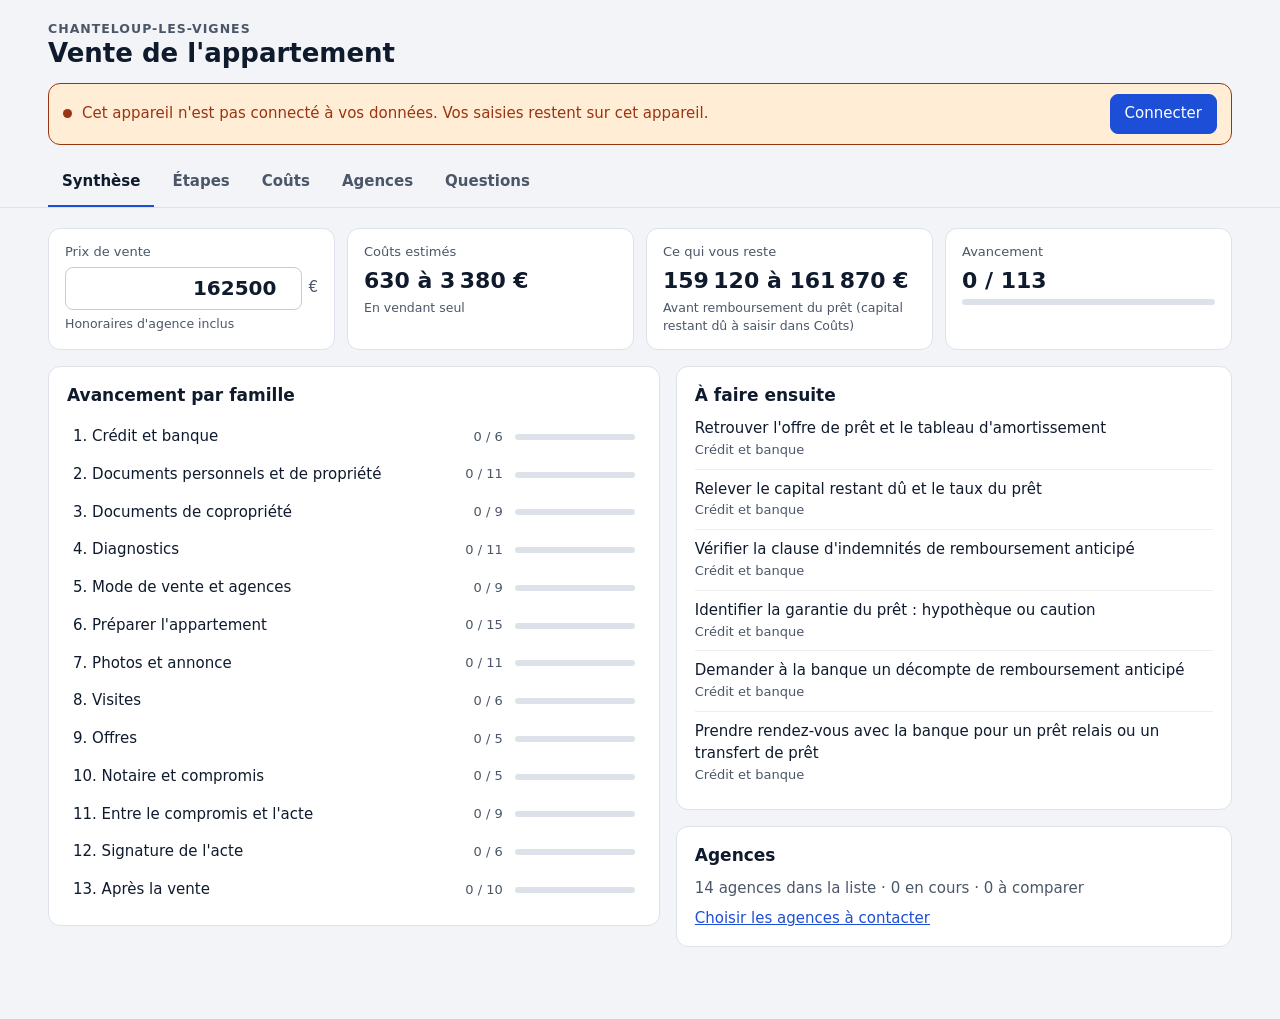
==== SjgdjLhfjhjdIfnsjhsfjNfjfskCfhsfskLdghsgsV/index.html @ 304633bc "Rename vente-chanteloup.html to index.html" ====
<!doctype html>
<html lang="fr">
<head>
<meta charset="utf-8">
<meta name="viewport" content="width=device-width, initial-scale=1, viewport-fit=cover">
<meta name="robots" content="noindex, nofollow, noarchive">
<meta name="referrer" content="no-referrer">
<title>Vente appartement Chanteloup</title>
<style>
/* Mise en page : en-tête compact, barre d'onglets collante, un panneau par onglet.
   Grilles larges sur PC, qui s'empilent en une colonne sur téléphone. */
:root {
  --bg: #F2F4F7; --surface: #FFFFFF; --surface-2: #F7F9FB;
  --line: #DDE2EA; --line-soft: #EBEEF3;
  --fg: #0F1B2D; --muted: #4B5768;
  --accent: #1D4ED8; --accent-fg: #FFFFFF; --accent-soft: #E3EBFD;
  --todo-bg: #FFEDD5; --todo-fg: #9A3412;
  --na-bg: #DDE2EA; --na-fg: #1F2A3A;
  --danger: #B42318;
  --field: #FFFFFF; --field-line: #C5CCD8;
  --font-body: "Segoe UI Variable Text", "Segoe UI", system-ui, -apple-system, "Helvetica Neue", Roboto, Arial, sans-serif;
  --font-display: "Segoe UI Variable Display", "Segoe UI", system-ui, -apple-system, "Helvetica Neue", Roboto, Arial, sans-serif;
  color-scheme: light;
}
@media (prefers-color-scheme: dark) {
  :root:not([data-theme="light"]) {
    --bg: #0E141D; --surface: #161E2A; --surface-2: #1B2533;
    --line: #2A3647; --line-soft: #222D3C;
    --fg: #E8EDF4; --muted: #A3AFC0;
    --accent: #7AA2FF; --accent-fg: #0B1220; --accent-soft: #1D2B4A;
    --todo-bg: #4A2A12; --todo-fg: #FFC998;
    --na-bg: #2A3647; --na-fg: #D5DCE6;
    --danger: #FF8A7A;
    --field: #111822; --field-line: #3A475A;
    color-scheme: dark;
  }
}
:root[data-theme="dark"] {
  --bg: #0E141D; --surface: #161E2A; --surface-2: #1B2533;
  --line: #2A3647; --line-soft: #222D3C;
  --fg: #E8EDF4; --muted: #A3AFC0;
  --accent: #7AA2FF; --accent-fg: #0B1220; --accent-soft: #1D2B4A;
  --todo-bg: #4A2A12; --todo-fg: #FFC998;
  --na-bg: #2A3647; --na-fg: #D5DCE6;
  --danger: #FF8A7A;
  --field: #111822; --field-line: #3A475A;
  color-scheme: dark;
}

*, *::before, *::after { box-sizing: border-box; }
html { -webkit-text-size-adjust: 100%; }
[hidden] { display: none !important; }
body { margin: 0; background: var(--bg); color: var(--fg); font-family: var(--font-body); font-size: 15px; line-height: 1.45; }
body::before { content: ""; position: fixed; inset: 0 0 auto; height: env(safe-area-inset-top, 0px); z-index: 10; background: var(--bg); }
h1, h2, h3, p, ul, dl, dd { margin: 0; }
ul { padding: 0; list-style: none; }
a { color: var(--accent); }
button, input, select, textarea { font: inherit; color: inherit; }
:focus-visible { outline: 2px solid var(--accent); outline-offset: 2px; }
.sr { position: absolute; width: 1px; height: 1px; overflow: hidden; clip-path: inset(50%); white-space: nowrap; }
.muted { color: var(--muted); }
.small { font-size: 13px; }

.wrap { max-width: 1240px; margin-inline: auto; padding-left: max(16px, env(safe-area-inset-left, 0px)); padding-right: max(16px, env(safe-area-inset-right, 0px)); }
@media (min-width: 900px) {
  .wrap { padding-left: max(28px, env(safe-area-inset-left, 0px)); padding-right: max(28px, env(safe-area-inset-right, 0px)); }
}

/* En-tête */
.top-in { display: flex; flex-wrap: wrap; align-items: flex-end; justify-content: space-between; gap: 10px 24px; padding-block: 20px 14px; }
.eyebrow { font-size: 12.5px; font-weight: 600; letter-spacing: 0.08em; text-transform: uppercase; color: var(--muted); }
h1 { font-family: var(--font-display); font-size: 26px; line-height: 1.2; font-weight: 700; text-wrap: balance; }
.filebar { display: flex; flex-wrap: wrap; align-items: center; justify-content: space-between; gap: 10px 16px; padding: 10px 14px; margin-bottom: 14px; background: var(--surface); border: 1px solid var(--line); border-radius: 12px; }
.fb-msg { display: flex; align-items: flex-start; gap: 10px; min-width: 0; flex: 1 1 360px; }
.fb-msg p { max-width: 80ch; }
.save-dot { width: 9px; height: 9px; border-radius: 50%; background: var(--muted); flex: 0 0 auto; margin-top: 6px; }
.filebar[data-state="ok"] .save-dot { background: var(--accent); }
.filebar[data-state="warn"] { border-color: var(--todo-fg); background: var(--todo-bg); color: var(--todo-fg); }
.filebar[data-state="warn"] .save-dot { background: var(--todo-fg); }
.filebar[data-state="error"] { border-color: var(--danger); }
.filebar[data-state="error"] .save-dot { background: var(--danger); }
.fb-actions { display: flex; flex-wrap: wrap; gap: 8px; }
.gh-form { margin-bottom: 14px; }
.gh-fields { display: grid; grid-template-columns: repeat(2, minmax(0, 1fr)); gap: 12px; }
@media (max-width: 600px) { .gh-fields { grid-template-columns: minmax(0, 1fr); } }
.gh-actions { display: flex; flex-wrap: wrap; gap: 8px; margin-top: 12px; }
button:disabled { cursor: not-allowed; }
.btn:disabled:hover, .chip:disabled:hover { border-color: var(--field-line); }

/* Onglets */
.tabs { position: sticky; top: env(safe-area-inset-top, 0px); z-index: 5; background: var(--bg); border-bottom: 1px solid var(--line); }
.tabs-in { display: flex; gap: 4px; overflow-x: auto; scrollbar-width: none; }
.tabs a { flex: 0 0 auto; padding: 12px 14px; color: var(--muted); text-decoration: none; font-weight: 600; border-bottom: 2px solid transparent; white-space: nowrap; }
.tabs a:hover { color: var(--fg); }
.tabs a[aria-current="page"] { color: var(--fg); border-bottom-color: var(--accent); }
@media (max-width: 480px) { .tabs-in { gap: 0; } .tabs a { padding: 12px 7px; font-size: 14px; } }

.main { padding-block: 20px 72px; }
.panel { display: flex; flex-direction: column; gap: 16px; }
.card { background: var(--surface); border: 1px solid var(--line); border-radius: 12px; padding: 16px 18px; min-width: 0; }
.card h2 { font-family: var(--font-display); font-size: 17px; font-weight: 600; margin-bottom: 10px; text-wrap: balance; }
.stack { display: flex; flex-direction: column; gap: 16px; min-width: 0; }
.cols { display: grid; grid-template-columns: minmax(0, 1.1fr) minmax(0, 1fr); gap: 16px; align-items: start; }
@media (max-width: 900px) { .cols { grid-template-columns: minmax(0, 1fr); } }

/* Boutons, champs */
.btn { border: 1px solid var(--field-line); background: var(--surface); color: var(--fg); border-radius: 8px; padding: 8px 14px; font-weight: 500; cursor: pointer; min-height: 38px; }
.btn:hover { border-color: var(--fg); }
.btn-primary { background: var(--accent); color: var(--accent-fg); border-color: var(--accent); }
.btn-small { min-height: 30px; padding: 4px 10px; font-size: 13px; }
.btn-link { border: 0; background: transparent; color: var(--danger); padding: 4px 0; cursor: pointer; font-size: 13px; text-decoration: underline; }
.field { display: flex; flex-direction: column; gap: 4px; min-width: 0; }
.field > label, .field > .lab { font-size: 12.5px; font-weight: 500; color: var(--muted); }
.field input, .field select, .field textarea, .money input, .c-poste input {
  width: 100%; min-width: 0; min-height: 38px; padding: 6px 10px; border: 1px solid var(--field-line); border-radius: 8px; background: var(--field); color: var(--fg);
}
.field textarea { resize: vertical; field-sizing: content; min-height: 60px; }
input:disabled { opacity: 0.5; }
input:focus, select:focus, textarea:focus { outline: none; border-color: var(--accent); box-shadow: 0 0 0 3px var(--accent-soft); }
::placeholder { color: var(--muted); opacity: 0.85; }
.money { display: flex; align-items: center; gap: 6px; }
.money input { text-align: right; font-variant-numeric: tabular-nums; }
.money span { color: var(--muted); flex: 0 0 auto; }

.seg { display: inline-flex; gap: 2px; padding: 3px; background: var(--bg); border: 1px solid var(--line); border-radius: 10px; }
.seg button { border: 0; background: transparent; color: var(--muted); font-size: 13px; font-weight: 600; padding: 6px 10px; border-radius: 7px; cursor: pointer; min-height: 32px; white-space: nowrap; }
.seg button:hover { color: var(--fg); }
.seg button[aria-pressed="true"] { background: var(--fg); color: var(--bg); }
.seg button[aria-pressed="true"][data-s="todo"] { background: var(--todo-bg); color: var(--todo-fg); }
.seg button[aria-pressed="true"][data-s="done"] { background: var(--accent); color: var(--accent-fg); }
.seg button[aria-pressed="true"][data-s="na"] { background: var(--na-bg); color: var(--na-fg); }
@media (pointer: coarse) { .seg button { min-height: 44px; } .btn-small { min-height: 40px; } }

.bar { display: block; height: 6px; border-radius: 99px; background: var(--line); overflow: hidden; }
.bar i { display: block; height: 100%; width: 0; background: var(--accent); border-radius: 99px; transition: width 0.2s; }
@media (prefers-reduced-motion: reduce) { .bar i { transition: none; } }

.chips { display: flex; flex-wrap: wrap; gap: 8px; }
.chip { border: 1px solid var(--line); background: var(--surface); color: var(--fg); border-radius: 999px; padding: 6px 13px; font-size: 14px; min-height: 34px; cursor: pointer; }
.chip:hover { border-color: var(--fg); }
.chip[aria-pressed="true"] { background: var(--fg); color: var(--bg); border-color: var(--fg); }
@media (pointer: coarse) { .chip { min-height: 44px; } }

/* Synthèse */
.stats { display: grid; grid-template-columns: repeat(4, minmax(0, 1fr)); gap: 12px; }
@media (max-width: 900px) { .stats { grid-template-columns: repeat(2, minmax(0, 1fr)); } }
@media (max-width: 480px) { .stats { grid-template-columns: minmax(0, 1fr); } }
.stat { background: var(--surface); border: 1px solid var(--line); border-radius: 12px; padding: 14px 16px; display: flex; flex-direction: column; gap: 5px; min-width: 0; }
.stat-label { font-size: 13px; font-weight: 500; color: var(--muted); }
.stat-val { font-family: var(--font-display); font-size: 22px; font-weight: 600; line-height: 1.25; font-variant-numeric: tabular-nums; }
.stat-sub { font-size: 12.5px; color: var(--muted); }
.stat .money input { font-family: var(--font-display); font-size: 20px; font-weight: 600; min-height: 40px; }
.fam-row { display: grid; grid-template-columns: minmax(0, 1fr) auto 120px; align-items: center; gap: 12px; padding: 8px 6px; border-radius: 8px; color: var(--fg); text-decoration: none; }
.fam-row:hover { background: var(--surface-2); }
.fam-row .cnt { font-size: 13px; color: var(--muted); font-variant-numeric: tabular-nums; }
@media (max-width: 480px) { .fam-row { grid-template-columns: minmax(0, 1fr) auto 64px; } }
.next li { padding: 9px 0; border-top: 1px solid var(--line-soft); display: flex; flex-direction: column; gap: 1px; }
.next li:first-child { border-top: 0; padding-top: 0; }
.next a { color: var(--fg); text-decoration: none; font-weight: 500; }
.next a:hover { text-decoration: underline; }
.ag-sum li { display: flex; flex-wrap: wrap; gap: 2px 12px; justify-content: space-between; padding: 8px 0; border-top: 1px solid var(--line-soft); }

/* Étapes */
.steps { display: grid; grid-template-columns: 280px minmax(0, 1fr); gap: 20px; align-items: start; }
.fam-nav { position: sticky; top: calc(env(safe-area-inset-top, 0px) + 64px); display: flex; flex-direction: column; gap: 2px; }
.fam-btn { display: grid; grid-template-columns: 24px minmax(0, 1fr) auto; align-items: center; gap: 8px; width: 100%; text-align: left; border: 0; background: transparent; padding: 8px 10px; border-radius: 8px; cursor: pointer; font-size: 14px; }
.fam-btn:hover { background: var(--surface); }
.fam-btn[aria-pressed="true"] { background: var(--surface); box-shadow: inset 0 0 0 1px var(--line); font-weight: 600; }
.fam-num { font-family: var(--font-display); color: var(--muted); font-variant-numeric: tabular-nums; }
.fam-count { font-size: 12.5px; font-weight: 400; color: var(--muted); font-variant-numeric: tabular-nums; }
.fam-pick { display: none; }
@media (max-width: 900px) {
  .steps { grid-template-columns: minmax(0, 1fr); }
  .fam-nav { display: none; }
  .fam-pick { display: flex; }
}
.fam-head { display: flex; flex-wrap: wrap; align-items: flex-start; justify-content: space-between; gap: 10px 24px; margin-bottom: 10px; }
.fam-head h2 { font-size: 20px; margin-bottom: 2px; }
.fam-titles { min-width: 0; flex: 1 1 320px; }
.fam-prog { display: flex; flex-direction: column; gap: 6px; flex: 0 1 180px; font-size: 13px; color: var(--muted); font-variant-numeric: tabular-nums; }
.note { display: block; width: 100%; min-height: 34px; resize: vertical; field-sizing: content; border: 1px solid transparent; border-bottom-color: var(--line); background: transparent; border-radius: 6px; padding: 6px 8px; font-size: 14px; color: var(--fg); }
.note:hover { border-color: var(--field-line); }
.note:focus { background: var(--field); }
.fam-notewrap { margin-bottom: 6px; }
.item { display: grid; grid-template-columns: minmax(0, 1.25fr) auto minmax(180px, 1fr); gap: 8px 16px; align-items: start; padding: 12px 0; border-top: 1px solid var(--line-soft); }
.item-main { display: flex; flex-direction: column; gap: 2px; min-width: 0; padding-top: 4px; }
.item-label { font-weight: 500; }
.item-hint { font-size: 13px; color: var(--muted); }
.item[data-state="done"] .item-label, .item[data-state="na"] .item-label { color: var(--muted); font-weight: 400; }
@media (max-width: 720px) {
  .item { grid-template-columns: minmax(0, 1fr); }
  .item .seg { display: flex; }
  .item .seg button { flex: 1 1 0; }
}

/* Coûts */
.params { display: grid; grid-template-columns: repeat(5, minmax(0, 1fr)); gap: 14px; align-items: end; }
@media (max-width: 1000px) { .params { grid-template-columns: repeat(2, minmax(0, 1fr)); } }
@media (max-width: 480px) { .params { grid-template-columns: minmax(0, 1fr); } }
.table-card { padding: 0; overflow: hidden; }
.table-scroll { overflow-x: auto; }
.costs { width: 100%; border-collapse: collapse; font-size: 14px; }
.costs th, .costs td { padding: 10px 14px; text-align: left; vertical-align: top; border-top: 1px solid var(--line-soft); font-weight: 400; }
.costs thead th { border-top: 0; font-size: 12px; font-weight: 600; letter-spacing: 0.06em; text-transform: uppercase; color: var(--muted); white-space: nowrap; }
.costs .num { text-align: right; white-space: nowrap; font-variant-numeric: tabular-nums; }
.costs tr.grp th { background: var(--surface-2); font-family: var(--font-display); font-weight: 600; font-size: 14px; }
.costs .c-inc { width: 44px; }
.costs .c-inc input { width: 18px; height: 18px; margin-top: 2px; accent-color: var(--accent); }
.costs .c-exact { width: 170px; }
.costs .c-poste strong { display: block; font-weight: 600; }
.costs .c-poste .hint { display: block; margin-top: 2px; font-size: 13px; color: var(--muted); max-width: 62ch; }
.costs tr.off .c-poste strong, .costs tr.off .c-est, .costs tr.off .c-ret { color: var(--muted); }
.costs .c-ret { font-weight: 600; }
.costs tfoot th, .costs tfoot td { border-top: 1px solid var(--line); background: var(--surface-2); font-family: var(--font-display); font-size: 16px; font-weight: 700; }
.table-foot { padding: 12px 14px; border-top: 1px solid var(--line-soft); }
@media (max-width: 720px) {
  .costs thead { position: absolute; width: 1px; height: 1px; overflow: hidden; clip-path: inset(50%); }
  .costs, .costs tbody, .costs tfoot, .costs tr, .costs th, .costs td { display: block; }
  .costs tr.row { display: grid; grid-template-columns: 28px minmax(0, 1fr); gap: 4px 8px; padding: 12px 14px; border-top: 1px solid var(--line-soft); }
  .costs tr.row > * { padding: 0; border: 0; grid-column: 2; text-align: left; }
  .costs tr.row > .c-inc { grid-column: 1; grid-row: 1 / span 4; width: auto; }
  .costs .c-exact { width: auto; max-width: 220px; }
  .costs .c-est::before { content: "Estimation : "; color: var(--muted); }
  .costs .c-ret::before { content: "Retenu : "; color: var(--muted); font-weight: 400; }
  .costs tfoot tr { display: flex; flex-wrap: wrap; justify-content: space-between; gap: 4px 12px; padding: 12px 14px; border-top: 1px solid var(--line); background: var(--surface-2); }
  .costs tfoot th, .costs tfoot td { padding: 0; border: 0; background: transparent; }
  .costs tfoot .pad { display: none; }
}
.calc > div { display: flex; justify-content: space-between; gap: 16px; padding: 8px 0; border-top: 1px solid var(--line-soft); font-variant-numeric: tabular-nums; }
.calc > div:first-child { border-top: 0; }
.calc dt { color: var(--muted); }
.calc dd { text-align: right; font-weight: 500; }
.calc .calc-total { border-top: 1px solid var(--line); padding-top: 12px; }
.calc .calc-total dt { color: var(--fg); font-weight: 600; }
.calc .calc-total dd { font-family: var(--font-display); font-size: 20px; font-weight: 700; }
.notes-list { display: flex; flex-direction: column; gap: 8px; padding-left: 18px; list-style: disc; font-size: 14px; }
.notes-list li { max-width: 65ch; }

/* Agences */
.ag-grid { display: grid; grid-template-columns: repeat(auto-fill, minmax(min(100%, 430px), 1fr)); gap: 14px; }
.ag { display: flex; flex-direction: column; gap: 12px; }
.ag h2 { margin-bottom: 2px; }
.ag-info { margin-top: 6px; font-size: 13px; color: var(--muted); }
.ag-contact { display: flex; flex-wrap: wrap; align-items: center; gap: 8px 14px; }
.tel { font-weight: 600; font-variant-numeric: tabular-nums; color: var(--fg); text-decoration: none; user-select: all; }
.ag-fields { display: grid; grid-template-columns: repeat(2, minmax(0, 1fr)); gap: 10px; }
.ag-fields .wide { grid-column: 1 / -1; }
@media (max-width: 420px) { .ag-fields { grid-template-columns: minmax(0, 1fr); } }
.ag-foot { display: flex; flex-wrap: wrap; align-items: center; justify-content: space-between; gap: 8px 16px; padding-top: 10px; border-top: 1px solid var(--line-soft); }
.check { display: inline-flex; align-items: center; gap: 8px; min-height: 32px; cursor: pointer; }
.check input { width: 18px; height: 18px; accent-color: var(--accent); }
.add-ag-fields { display: grid; grid-template-columns: repeat(3, minmax(0, 1fr)) auto; gap: 12px; align-items: end; }
@media (max-width: 720px) { .add-ag-fields { grid-template-columns: minmax(0, 1fr); } }

/* Questions */
.callout { padding: 12px 14px; border: 1px dashed var(--field-line); border-radius: 10px; color: var(--muted); margin: 14px 18px 4px; }
.qa-card { padding: 0; }
.qa-scroll { overflow-x: auto; }
.qa { display: flex; flex-direction: column; }
.qa:not(.qa-empty) { min-width: calc(300px + var(--n) * 240px); }
.qa-head, .qa-row { display: grid; gap: 0 14px; padding: 10px 18px; align-items: start; }
.qa:not(.qa-empty) .qa-head, .qa:not(.qa-empty) .qa-row { grid-template-columns: minmax(260px, 1.1fr) repeat(var(--n), minmax(220px, 1fr)); }
.qa-empty .qa-head, .qa-empty .qa-row { grid-template-columns: minmax(0, 1fr); }
.qa-head { background: var(--surface-2); border-top: 1px solid var(--line); align-items: center; }
.qa-head:first-child { border-top: 0; }
.qa-head h3 { font-family: var(--font-display); font-size: 15px; font-weight: 600; }
.qa-col { font-size: 13px; font-weight: 600; color: var(--muted); min-width: 0; }
.qa-row { border-top: 1px solid var(--line-soft); }
.qa-q { padding-top: 6px; max-width: 60ch; }
.qa-lab { position: absolute; width: 1px; height: 1px; overflow: hidden; clip-path: inset(50%); white-space: nowrap; }
.ans { display: block; width: 100%; min-height: 56px; resize: vertical; field-sizing: content; padding: 6px 10px; border: 1px solid var(--field-line); border-radius: 8px; background: var(--field); color: var(--fg); font-size: 14px; }
@media (max-width: 760px) {
  .qa:not(.qa-empty) { min-width: 0; }
  .qa:not(.qa-empty) .qa-head, .qa:not(.qa-empty) .qa-row { grid-template-columns: minmax(0, 1fr); gap: 8px; }
  .qa-col { display: none; }
  .qa-q { font-weight: 500; padding-top: 0; }
  .qa-lab { position: static; width: auto; height: auto; overflow: visible; clip-path: none; display: block; margin-bottom: 3px; font-size: 12.5px; font-weight: 500; color: var(--muted); }
}
</style>
</head>
<body>

<header class="top">
  <div class="wrap top-in">
    <div>
      <p class="eyebrow">Chanteloup-les-Vignes</p>
      <h1>Vente de l'appartement</h1>
    </div>
  </div>
  <div class="wrap">
    <div class="filebar" id="filebar" data-state="warn" role="region" aria-label="Enregistrement des données">
      <div class="fb-msg"><span class="save-dot" aria-hidden="true"></span><p id="fb-text" role="status" aria-live="polite">Chargement…</p></div>
      <div class="fb-actions" id="fb-actions"></div>
    </div>
    <form class="card gh-form" id="gh-form" novalidate hidden>
      <h2>Connexion à vos données</h2>
      <div class="gh-fields">
        <div class="field"><label for="gh-repo">Dépôt GitHub privé</label><input id="gh-repo" type="text" placeholder="identifiant/nom-du-dépôt" autocomplete="off" autocapitalize="off" spellcheck="false"></div>
        <div class="field"><label for="gh-token">Clé d'accès</label><input id="gh-token" type="password" autocomplete="off" spellcheck="false"></div>
      </div>
      <p class="muted small" style="margin-top:8px">La clé est gardée dans ce navigateur, sur cet appareil uniquement.</p>
      <p class="small" id="gh-msg" role="status" style="margin-top:6px"></p>
      <div class="gh-actions">
        <button type="submit" class="btn btn-primary">Connecter</button>
        <button type="button" class="btn" data-fb="cancel">Fermer</button>
        <button type="button" class="btn" data-fb="download">Télécharger une copie des données</button>
        <button type="button" class="btn" data-fb="import">Importer un fichier de données</button>
        <button type="button" class="btn" data-fb="disconnect" id="gh-disconnect" hidden>Déconnecter cet appareil</button>
      </div>
    </form>
    <input type="file" id="file-in" accept=".json,application/json" hidden>
  </div>
</header>

<nav class="tabs" aria-label="Sections du site">
  <div class="wrap tabs-in">
    <a href="#synthese" data-tab="synthese" aria-current="page">Synthèse</a>
    <a href="#etapes" data-tab="etapes">Étapes</a>
    <a href="#couts" data-tab="couts">Coûts</a>
    <a href="#agences" data-tab="agences">Agences</a>
    <a href="#questions" data-tab="questions">Questions</a>
  </div>
</nav>

<main class="wrap main">

  <section class="panel" id="p-synthese" aria-label="Synthèse">
    <div class="stats">
      <div class="stat">
        <label class="stat-label" for="prix-synth">Prix de vente</label>
        <div class="money"><input id="prix-synth" type="number" inputmode="numeric" min="0" step="500" data-doc="reglages" data-path="prix" data-kind="num"><span>€</span></div>
        <p class="stat-sub">Honoraires d'agence inclus</p>
      </div>
      <div class="stat">
        <p class="stat-label">Coûts estimés</p>
        <p class="stat-val" id="st-couts">—</p>
        <p class="stat-sub" id="st-couts-sub"></p>
      </div>
      <div class="stat">
        <p class="stat-label">Ce qui vous reste</p>
        <p class="stat-val" id="st-net">—</p>
        <p class="stat-sub" id="st-net-sub"></p>
      </div>
      <div class="stat">
        <p class="stat-label">Avancement</p>
        <p class="stat-val" id="st-prog">—</p>
        <span class="bar"><i id="st-prog-bar"></i></span>
      </div>
    </div>
    <div class="cols">
      <div class="card">
        <h2>Avancement par famille</h2>
        <ul id="synth-fams"></ul>
      </div>
      <div class="stack">
        <div class="card">
          <h2>À faire ensuite</h2>
          <ul class="next" id="synth-next"></ul>
        </div>
        <div class="card">
          <h2>Agences</h2>
          <div id="synth-ag"></div>
        </div>
      </div>
    </div>
  </section>

  <section class="panel" id="p-etapes" aria-label="Étapes" hidden>
    <div class="steps">
      <div class="fam-nav" id="fam-nav" role="group" aria-label="Familles d'étapes"></div>
      <div class="field fam-pick">
        <label for="fam-select">Famille</label>
        <select id="fam-select"></select>
      </div>
      <div id="fam-body"></div>
    </div>
  </section>

  <section class="panel" id="p-couts" aria-label="Coûts" hidden>
    <div class="card params">
      <div class="field">
        <label for="prix-couts">Prix de vente</label>
        <div class="money"><input id="prix-couts" type="number" inputmode="numeric" min="0" step="500" data-doc="reglages" data-path="prix" data-kind="num"><span>€</span></div>
      </div>
      <div class="field">
        <span class="lab" id="mode-lab">Mode de vente</span>
        <div class="seg" role="group" aria-labelledby="mode-lab">
          <button type="button" data-mode="seul" aria-pressed="true">Vendre seul</button>
          <button type="button" data-mode="agence" aria-pressed="false">Avec agence</button>
        </div>
      </div>
      <div class="field">
        <label for="taux-agence">Honoraires d'agence</label>
        <div class="money"><input id="taux-agence" type="number" inputmode="decimal" min="0" max="15" step="0.1" data-doc="reglages" data-path="tauxAgence" data-kind="num"><span>%</span></div>
      </div>
      <div class="field">
        <label for="crd">Capital restant dû</label>
        <div class="money"><input id="crd" type="number" inputmode="numeric" min="0" step="100" placeholder="à saisir" data-doc="reglages" data-path="crd" data-kind="num"><span>€</span></div>
      </div>
      <div class="field">
        <label for="taux-pret">Taux du prêt</label>
        <div class="money"><input id="taux-pret" type="number" inputmode="decimal" min="0" max="15" step="0.01" placeholder="à saisir" data-doc="reglages" data-path="tauxPret" data-kind="num"><span>%</span></div>
      </div>
    </div>

    <div class="card table-card">
      <div class="table-scroll">
        <table class="costs">
          <thead>
            <tr>
              <th scope="col" class="c-inc"><span class="sr">Compter</span></th>
              <th scope="col">Poste</th>
              <th scope="col" class="num">Estimation</th>
              <th scope="col" class="num">Montant exact</th>
              <th scope="col" class="num">Retenu</th>
            </tr>
          </thead>
          <tbody id="cost-rows"></tbody>
          <tbody id="cost-perso"></tbody>
          <tfoot>
            <tr>
              <td class="pad"></td>
              <th scope="row">Total des coûts</th>
              <td class="pad"></td>
              <td class="pad"></td>
              <td class="num" id="cost-total">—</td>
            </tr>
          </tfoot>
        </table>
      </div>
      <div class="table-foot"><button type="button" class="btn" id="add-cost">Ajouter un coût</button></div>
    </div>

    <div class="cols">
      <div class="card">
        <h2>Ce qui vous reste</h2>
        <dl class="calc">
          <div><dt>Prix de vente</dt><dd id="net-prix">—</dd></div>
          <div><dt>Coûts retenus</dt><dd id="net-couts">—</dd></div>
          <div><dt>Capital restant dû</dt><dd id="net-crd">—</dd></div>
          <div class="calc-total"><dt>Net vendeur estimé</dt><dd id="net-total">—</dd></div>
        </dl>
      </div>
      <div class="card">
        <h2>À savoir</h2>
        <ul class="notes-list">
          <li>Les frais de notaire de la vente sont payés par l'acheteur.</li>
          <li>Les honoraires d'agence ne sont dus qu'à la signature de l'acte, et rien si la vente ne se fait pas.</li>
          <li>Taxe foncière : vous payez l'année entière, et l'acheteur vous rembourse sa part au prorata si l'acte le prévoit.</li>
          <li>Le fonds travaux reste attaché à l'appartement : il ne vous est pas remboursé, sauf accord avec l'acheteur.</li>
          <li>Ces montants sont des estimations. Votre notaire et votre banque confirmeront les chiffres exacts.</li>
        </ul>
      </div>
    </div>
  </section>

  <section class="panel" id="p-agences" aria-label="Agences" hidden>
    <div class="chips" id="ville-chips" role="group" aria-label="Filtrer par ville"></div>
    <p class="muted small">Notes Google relevées le 13 novembre 2026. Cochez « Comparer » pour ouvrir une colonne de réponses dans l'onglet Questions.</p>
    <div class="ag-grid" id="ag-list"></div>
    <form class="card" id="add-ag" novalidate>
      <h2>Ajouter une agence</h2>
      <div class="add-ag-fields">
        <div class="field"><label for="new-nom">Nom</label><input id="new-nom" type="text" autocomplete="off"></div>
        <div class="field"><label for="new-ville">Ville</label><input id="new-ville" type="text" autocomplete="off"></div>
        <div class="field"><label for="new-tel">Téléphone</label><input id="new-tel" type="text" inputmode="tel" autocomplete="off"></div>
        <button type="submit" class="btn btn-primary">Ajouter</button>
      </div>
      <p class="muted small" id="add-ag-msg" role="status"></p>
    </form>
  </section>

  <section class="panel" id="p-questions" aria-label="Questions" hidden>
    <div class="card">
      <h2>Agences à comparer</h2>
      <p class="muted" style="margin-bottom:12px">Choisissez les agences que vous interrogez : une colonne de réponses s'ouvre pour chacune.</p>
      <div class="chips" id="q-chips" role="group" aria-label="Agences à comparer"></div>
    </div>
    <div class="card qa-card">
      <div class="qa-scroll"><div class="qa qa-empty" id="qa"></div></div>
    </div>
  </section>

</main>

<script>
(function () {
  'use strict';

  /* ---------- Données de référence ---------- */

  var FAMILIES = [
    { id: 'credit', title: "Crédit et banque", hint: "À lancer en premier : ces informations fixent ce qui vous restera après la vente.", items: [
      ['c1', "Retrouver l'offre de prêt et le tableau d'amortissement"],
      ['c2', "Relever le capital restant dû et le taux du prêt", "À reporter dans l'onglet Coûts."],
      ['c3', "Vérifier la clause d'indemnités de remboursement anticipé", "Plafond légal : 6 mois d'intérêts ou 3 % du capital restant dû. Certaines offres de prêt les suppriment."],
      ['c4', "Identifier la garantie du prêt : hypothèque ou caution", "Hypothèque ou privilège de prêteur de deniers : mainlevée à payer. Caution : rien à payer."],
      ['c5', "Demander à la banque un décompte de remboursement anticipé"],
      ['c6', "Prendre rendez-vous avec la banque pour un prêt relais ou un transfert de prêt", "Sans objet si vous ne rachetez pas un autre bien."]
    ] },
    { id: 'docs', title: "Documents personnels et de propriété", items: [
      ['o1', "Titre de propriété", "Votre acte d'achat. Le notaire qui l'a signé peut en fournir une copie."],
      ['o2', "Pièce d'identité en cours de validité"],
      ['o3', "Livret de famille, contrat de mariage ou PACS", "Selon votre situation."],
      ['o4', "RIB du compte qui recevra le prix de vente"],
      ['o5', "Dernier avis de taxe foncière"],
      ['o6', "Factures des travaux réalisés dans l'appartement"],
      ['o7', "Attestations d'assurance décennale des artisans", "Pour les gros travaux de moins de 10 ans."],
      ['o8', "Autorisations obtenues pour les modifications", "Accord de la copropriété ou de la mairie pour des fenêtres, un balcon fermé, un mur porteur."],
      ['o9', "Attestation d'entretien de la chaudière", "Sans objet sans chaudière individuelle."],
      ['o10', "Factures d'énergie des 12 derniers mois", "Souvent demandées par les acheteurs."],
      ['o11', "Bail et dernières quittances", "Sans objet si l'appartement n'est pas loué."]
    ] },
    { id: 'copro', title: "Documents de copropriété", hint: "À demander au syndic ou à télécharger sur son extranet.", items: [
      ['p0', "Récupérer ses identifiants de l'extranet du syndic"],
      ['p1', "Règlement de copropriété et état descriptif de division", "Avec leurs modificatifs."],
      ['p2', "Procès-verbaux des 3 dernières assemblées générales"],
      ['p3', "Fiche synthétique de la copropriété"],
      ['p4', "Carnet d'entretien de l'immeuble"],
      ['p5', "Appels et relevés de charges des 2 derniers exercices"],
      ['p6', "Montant du fonds travaux attaché au lot"],
      ['p7', "Plan pluriannuel de travaux ou diagnostic technique global", "Sans objet si la copropriété n'en a pas."],
      ['p8', "Pré-état daté", "À remplir soi-même ou à demander au syndic."]
    ] },
    { id: 'diag', title: "Diagnostics", hint: "À faire réaliser par un diagnostiqueur certifié, sauf l'état des risques que vous pouvez faire vous-même.", items: [
      ['d0', "Demander 2 ou 3 devis à des diagnostiqueurs certifiés"],
      ['d1', "DPE (performance énergétique)", "Obligatoire. Valable 10 ans s'il a été réalisé après le 1er juillet 2021."],
      ['d2', "Mesurage loi Carrez", "Obligatoire en copropriété. Sans limite de durée s'il n'y a pas eu de travaux modifiant la surface."],
      ['d3', "Amiante", "Si le permis de construire date d'avant le 1er juillet 1997."],
      ['d4', "Plomb (CREP)", "Si l'immeuble a été construit avant 1949."],
      ['d5', "Électricité", "Si l'installation a plus de 15 ans. Valable 3 ans."],
      ['d6', "Gaz", "Si l'installation a plus de 15 ans. Valable 3 ans. Sans objet s'il n'y a pas de gaz."],
      ['d7', "Termites", "Seulement si la commune est dans une zone délimitée par arrêté préfectoral. Valable 6 mois."],
      ['d8', "État des risques (ERP)", "Obligatoire. Valable 6 mois. Gratuit sur Géorisques, à remettre dès la première visite."],
      ['d9', "Bruit des aérodromes", "Seulement si l'immeuble est dans la zone de bruit d'un aéroport."],
      ['d10', "Télécharger l'attestation DPE recalculée sur le site de l'ADEME", "Seulement si le chauffage est électrique et le DPE antérieur à 2026."]
    ] },
    { id: 'mode', title: "Mode de vente et agences", items: [
      ['m1', "Décider : vendre seul, avec une agence, ou seul puis avec une agence"],
      ['m2', "Choisir 3 ou 4 agences à rencontrer", "Voir l'onglet Agences."],
      ['m3', "Prendre les rendez-vous d'estimation"],
      ['m4', "Poser les questions et noter les réponses", "Voir l'onglet Questions."],
      ['m5', "Demander un avis de valeur écrit à chaque agence"],
      ['m6', "Comparer les honoraires, le mandat et la commercialisation"],
      ['m7', "Négocier les honoraires"],
      ['m8', "Signer le mandat", "Sans objet si vous vendez seul. En mandat simple, vous gardez le droit de vendre vous-même."],
      ['m9', "Fixer le prix d'annonce"]
    ] },
    { id: 'prep', title: "Préparer l'appartement", items: [
      ['a1', "Désencombrer les pièces", "Environ un tiers des meubles et objets en moins."],
      ['a2', "Vider à moitié les placards et rangements"],
      ['a3', "Retirer photos de famille, collections et aimants du frigo"],
      ['a4', "Refaire les joints de la salle de bain et de la cuisine"],
      ['a5', "Réparer les robinets qui fuient"],
      ['a6', "Remplacer les ampoules grillées"],
      ['a7', "Resserrer ou remplacer poignées, prises et interrupteurs"],
      ['a8', "Ajuster les portes qui frottent"],
      ['a9', "Repeindre en teinte neutre les murs marqués ou très colorés"],
      ['a10', "Nettoyer les vitres"],
      ['a11', "Nettoyer à fond la salle de bain et la cuisine"],
      ['a12', "Nettoyer les sols"],
      ['a13', "Supprimer les odeurs et aérer", "Tabac, animaux, cuisine."],
      ['a14', "Ranger la cave, le parking et le balcon"],
      ['a15', "Signaler au syndic les défauts des parties communes", "Hall, éclairage, boîtes aux lettres."]
    ] },
    { id: 'annonce', title: "Photos et annonce", items: [
      ['n1', "Prendre les photos", "Journée lumineuse, lumières allumées, format horizontal, grand angle."],
      ['n2', "Faire un plan de l'appartement"],
      ['n3', "Rédiger le texte de l'annonce", "Étage, ascenseur, exposition, cave, parking, transports, travaux récents."],
      ['n4', "Mention obligatoire : prix et honoraires", "Honoraires inclus ou non, et pourcentage à la charge de l'acquéreur."],
      ['n5', "Mention obligatoire : surface loi Carrez"],
      ['n6', "Mention obligatoire : classes DPE et GES, dépenses d'énergie annuelles estimées", "Classe F ou G : ajouter « logement à consommation énergétique excessive »."],
      ['n7', "Mention obligatoire : nombre de lots et charges annuelles de la copropriété", "Et la procédure en cours si le syndicat est en difficulté."],
      ['n8', "Mention obligatoire : renvoi vers Géorisques pour les risques"],
      ['n9', "Publier l'annonce sur LeBonCoin", "Sans objet si une agence s'en charge."],
      ['n10', "Publier l'annonce sur PAP", "Sans objet si une agence s'en charge."],
      ['n11', "Préparer la fiche à remettre aux visiteurs", "Charges, taxe foncière, DPE, travaux votés, transports, écoles."]
    ] },
    { id: 'visites', title: "Visites", items: [
      ['v1', "Filtrer les appels avant de fixer une visite", "Apport, accord de principe de la banque, délai, bien à vendre avant d'acheter."],
      ['v2', "Regrouper les visites sur des créneaux"],
      ['v3', "Imprimer l'état des risques et le remettre dès la première visite"],
      ['v4', "Ranger les objets de valeur avant chaque visite"],
      ['v5', "Noter les retours des visiteurs"],
      ['v6', "Faire le point après 4 à 6 semaines sans offre sérieuse", "Ajuster le prix, ou confier un mandat simple à une ou deux agences."]
    ] },
    { id: 'offres', title: "Offres", items: [
      ['f1', "Demander une offre écrite", "Prix, mode de financement, délai, durée de validité."],
      ['f2', "Vérifier le financement de l'acheteur", "Attestation de la banque ou du courtier, montant de l'apport."],
      ['f3', "Comparer les offres sur leur solidité, pas seulement sur le prix"],
      ['f4', "Faire une contre-offre écrite", "Sans objet si l'offre vous convient."],
      ['f5', "Accepter l'offre par écrit", "Une offre au prix acceptée par écrit peut vous engager."]
    ] },
    { id: 'compromis', title: "Notaire et compromis", items: [
      ['k1', "Choisir son notaire", "Avoir chacun le sien ne coûte rien de plus."],
      ['k2', "Transmettre au notaire les documents et les diagnostics"],
      ['k3', "Lister le mobilier vendu avec l'appartement et sa valeur", "Cuisine équipée, placards : cela réduit les frais de notaire de l'acheteur."],
      ['k4', "Vérifier le projet de compromis", "Prix, date limite d'obtention du prêt, dépôt de garantie de 5 à 10 %, date prévue de l'acte."],
      ['k5', "Signer le compromis"]
    ] },
    { id: 'attente', title: "Entre le compromis et l'acte", hint: "Environ 2 à 3 mois.", items: [
      ['t1', "Laisser passer les 10 jours de rétractation de l'acheteur"],
      ['t2', "Vérifier avec le notaire que la mairie renonce à préempter", "Elle a 2 mois pour répondre."],
      ['t3', "Vérifier que le notaire a demandé l'état daté au syndic"],
      ['t4', "Suivre l'obtention du prêt de l'acheteur avant la date limite"],
      ['t5', "Demander à la banque le décompte définitif à la date de l'acte"],
      ['t6', "Refaire l'état des risques s'il a plus de 6 mois à la date de l'acte", "Même règle pour le diagnostic termites."],
      ['t7', "Demander des devis de déménagement et réserver une date"],
      ['t8', "Trier, vendre ou donner ce que vous n'emportez pas"],
      ['t9', "Conserver l'assurance habitation et les abonnements jusqu'à l'acte"]
    ] },
    { id: 'acte', title: "Signature de l'acte", items: [
      ['s1', "Vider et nettoyer l'appartement"],
      ['s2', "Faire la visite de l'acheteur juste avant la signature"],
      ['s3', "Relever les compteurs d'eau, d'électricité et de gaz"],
      ['s4', "Rassembler clés, badges, télécommandes et notices"],
      ['s5', "Vérifier le décompte du notaire", "Remboursement du prêt, mainlevée, prorata de taxe foncière, charges."],
      ['s6', "Signer l'acte et remettre les clés"]
    ] },
    { id: 'apres', title: "Après la vente", items: [
      ['z1', "Vérifier la réception des fonds", "Quelques jours à 2 semaines après la signature."],
      ['z2', "Résilier l'assurance habitation"],
      ['z3', "Résilier ou transférer l'électricité et le gaz"],
      ['z4', "Résilier ou transférer internet"],
      ['z5', "Vérifier l'arrêt des prélèvements du prêt et de l'assurance emprunteur"],
      ['z6', "Déclarer le changement d'adresse", "Service-public.fr et réexpédition du courrier par La Poste."],
      ['z7', "Demander le remboursement partiel de la caution", "Sans objet si le prêt était garanti par une hypothèque."],
      ['z8', "Suivre la régularisation des charges avec le syndic"],
      ['z9', "Reporter la plus-value sur la déclaration de revenus", "Sans objet pour une résidence principale."],
      ['z10', "Conserver l'acte de vente et les diagnostics", "La garantie des vices cachés court 2 ans à partir de leur découverte."]
    ] }
  ];

  var COST_GROUPS = [
    { t: "Avant la mise en vente", rows: [
      { id: 'diag', l: "Diagnostics", h: "DPE, Carrez, amiante, plomb, électricité et gaz selon l'âge de l'immeuble. Moins si le DPE et la mesure Carrez sont encore valables. L'état des risques est gratuit sur Géorisques.", min: 250, max: 550 },
      { id: 'preetat', l: "Pré-état daté", h: "0 € si vous le remplissez vous-même, 100 à 300 € si vous le demandez au syndic.", min: 0, max: 300 },
      { id: 'photos', l: "Photos et annonces payantes", h: "Surtout si vous vendez seul. Cochez la case pour le compter.", min: 0, max: 300, opt: true },
      { id: 'travaux', l: "Petits travaux et rafraîchissement", h: "Peinture, joints, petites réparations. Cochez la case pour le compter.", min: 0, max: 500, opt: true }
    ] },
    { t: "Entre le compromis et l'acte", rows: [
      { id: 'etatdate', l: "État daté", h: "Demandé au syndic par le notaire. Plafonné par la loi à 380 € TTC.", min: 380, max: 380 },
      { id: 'agence', l: "Honoraires d'agence", h: "", min: 0, max: 0 }
    ] },
    { t: "Crédit", rows: [
      { id: 'ira', l: "Indemnités de remboursement anticipé", h: "", min: 0, max: 1500 },
      { id: 'mainlevee', l: "Mainlevée d'hypothèque", h: "0 € si le prêt est garanti par une caution. Environ 584 € pour un prêt initial de 100 000 € et 644 € pour 200 000 €.", min: 0, max: 650 }
    ] },
    { t: "Après la vente", rows: [
      { id: 'plusvalue', l: "Impôt sur la plus-value", h: "Exonéré pour une résidence principale. Sinon, saisissez le montant calculé par le notaire.", min: 0, max: 0 },
      { id: 'charges', l: "Charges de copropriété et travaux votés", h: "Régularisation annuelle et travaux votés avant le compromis. Saisissez le montant si vous le connaissez.", min: 0, max: 0, unk: true },
      { id: 'demenagement', l: "Déménagement", h: "Selon le volume et la distance. Cochez la case pour le compter.", min: 500, max: 2000, opt: true }
    ] }
  ];
  var COSTS = [];
  COST_GROUPS.forEach(function (g) { g.rows.forEach(function (r) { COSTS.push(r); }); });

  var AGENCIES = [
    { id: 'acr', nom: "ACR Immobilier", ville: "Andrésy", tel: "01 72 54 70 44", note: "4,9", avis: 154, site: "http://www.acr-immo.fr/" },
    { id: 'davril', nom: "Davril Andrésy", ville: "Andrésy", tel: "01 39 74 67 26", note: "4,6", avis: 194 },
    { id: 'original', nom: "Immobilier Original Place des Arts", ville: "Andrésy", tel: "01 30 74 74 74", note: "4,8", avis: 18, site: "https://www.immoriginal.com/" },
    { id: 'residence-andresy', nom: "La Résidence Andrésy", ville: "Andrésy", tel: "01 39 75 00 32", note: "4,3", avis: 47, site: "https://www.laresidence.fr/agences-immobilieres/andresy" },
    { id: 'orpi', nom: "Orpi Rive de Seine", ville: "Triel-sur-Seine", tel: "01 39 74 74 74", note: "4,6", avis: 211, site: "https://www.orpi.com/rivedeseine/" },
    { id: 'weelodge-triel', nom: "Weelodge Triel", ville: "Triel-sur-Seine", tel: "01 86 37 13 00", note: "4,8", avis: 90, site: "https://www.weelodge.fr/office/office-weelodge-triel" },
    { id: 'centre', nom: "L'Agence du Centre", ville: "Carrières-sous-Poissy", tel: "01 39 74 01 28", note: "4,8", avis: 150, site: "https://www.lagenceducentre.fr/" },
    { id: 'gim', nom: "GIM – Gestion Immobilière Moderne", ville: "Poissy", tel: "01 39 27 12 00", site: "https://www.gim-immo.fr/", info: "17 rue de la Gare. Cabinet familial fondé en 1990, avec une agence à Andrésy. Vente, gestion locative et syndic. Actif à Chanteloup : vérifier s'il est le syndic de votre immeuble." },
    { id: 'immo-poissy', nom: "L'Immobilière de Poissy", ville: "Poissy", tel: "01 39 77 35 91", note: "4,8", avis: 109 },
    { id: 'principale', nom: "Agence Principale Poissy", ville: "Poissy", tel: "01 30 06 69 69", note: "4,7", avis: 402 },
    { id: 'adresse', nom: "L'Adresse Poissy", ville: "Poissy", tel: "01 39 11 23 65", note: "4,6", avis: 235 },
    { id: 'residence-poissy', nom: "La Résidence Poissy", ville: "Poissy", tel: "01 30 06 15 50", note: "4,2", avis: 157 },
    { id: 'saint-louis', nom: "Saint-Louis Immobilier", ville: "Poissy", tel: "01 30 65 30 31", note: "4,1", avis: 319 },
    { id: 'gimcovermeille', nom: "Gimcovermeille", ville: "Poissy", tel: "01 30 65 95 22", note: "4,2", avis: 102, info: "Agence différente de GIM, malgré le nom proche." }
  ];

  var STATUTS = ["À contacter", "Contactée", "Rendez-vous pris", "Estimation reçue", "Retenue", "Écartée"];

  var QUESTIONS = [
    { t: "Connaissance du secteur", q: [
      ['q1', "Combien de ventes avez-vous conclues à Chanteloup depuis 12 mois, et dans quel quartier ou quelle résidence ?"],
      ['q2', "Quel est votre délai moyen de vente, et l'écart moyen entre prix affiché et prix signé ?"],
      ['q3', "Êtes-vous le syndic de mon immeuble, ou le connaissez-vous déjà ?"],
      ['q4', "Quel est le numéro de carte professionnelle (carte T) de l'agence ?"]
    ] },
    { t: "Estimation", q: [
      ['q5', "Sur quelles ventes réelles comparables (pas des annonces) repose votre prix ?"],
      ['q6', "Pouvez-vous me remettre un avis de valeur écrit, avec le prix net vendeur ?"]
    ] },
    { t: "Honoraires", q: [
      ['q7', "Quel est votre taux d'honoraires exact, en TTC, et existe-t-il un minimum forfaitaire ?"],
      ['q8', "Ces honoraires sont-ils négociables ? Quel taux en mandat simple et en mandat exclusif ?"],
      ['q9', "Seront-ils à ma charge ou à celle de l'acquéreur, et comment apparaîtront-ils dans l'annonce ?"],
      ['q10', "Si l'acheteur négocie, acceptez-vous de réduire votre commission pour que la vente se fasse ?"],
      ['q11', "Y a-t-il d'autres frais (photos, publicité, dossier) ou tout est-il compris ?"],
      ['q12', "Confirmez-vous que je ne paie rien si la vente ne se fait pas ?"]
    ] },
    { t: "Mandat", q: [
      ['q13', "Quel mandat proposez-vous, pour quelle durée minimale, et comment le résilier ?"],
      ['q14', "En exclusif, puis-je vendre moi-même sans vous payer ? Et si un acheteur que j'ai trouvé seul vous a aussi contacté ?"],
      ['q15', "Après la fin du mandat, pendant combien de temps vous dois-je une commission pour un acheteur que vous avez présenté ?"],
      ['q16', "Le prix de l'annonce peut-il être baissé sans mon accord écrit ?"]
    ] },
    { t: "Commercialisation", q: [
      ['q17', "Sur quels sites l'annonce sera-t-elle diffusée, et payez-vous pour la mettre en avant ?"],
      ['q18', "Faites-vous des photos professionnelles, une visite virtuelle ?"],
      ['q19', "Combien d'acheteurs déjà financés avez-vous en fichier pour ce type d'appartement ?"],
      ['q20', "Qui sera mon interlocuteur unique ?"],
      ['q21', "Qui organise et fait les visites, et à quelle fréquence aurai-je un compte rendu ?"]
    ] },
    { t: "Sécurité de la vente", q: [
      ['q22', "Comment vérifiez-vous le financement des acheteurs avant une visite ou une offre (simulation bancaire, attestation de courtier) ?"],
      ['q23', "Qui rédige le compromis : vous ou le notaire ?"],
      ['q24', "Gérez-vous la collecte des documents de copropriété et le suivi avec le notaire jusqu'à l'acte ?"],
      ['q25', "Combien de vos ventes l'an dernier sont tombées entre le compromis et l'acte, et pourquoi ?"]
    ] },
    { t: "Comparer avec la vente en direct", q: [
      ['q26', "Qu'apportez-vous de plus qu'une annonce de particulier sur LeBonCoin ou PAP ?"],
      ['q27', "Si je commence seul, accepteriez-vous ensuite un mandat simple à un taux réduit ?"]
    ] }
  ];
  var Q_COUNT = 0;
  QUESTIONS.forEach(function (g) { Q_COUNT += g.q.length; });

  /* ---------- Outils ---------- */

  function $(s, r) { return (r || document).querySelector(s); }
  function $$(s, r) { return Array.prototype.slice.call((r || document).querySelectorAll(s)); }
  function isObj(v) { return v !== null && typeof v === 'object' && !Array.isArray(v); }
  function clone(v) { return v === undefined ? undefined : JSON.parse(JSON.stringify(v)); }
  function deepMerge(a, b) {
    Object.keys(b).forEach(function (k) {
      if (isObj(b[k]) && isObj(a[k])) deepMerge(a[k], b[k]);
      else a[k] = isObj(b[k]) ? clone(b[k]) : b[k];
    });
    return a;
  }
  function nest(path, value) {
    var o = {}, cur = o;
    for (var i = 0; i < path.length - 1; i++) { cur[path[i]] = {}; cur = cur[path[i]]; }
    cur[path[path.length - 1]] = value;
    return o;
  }
  function getPath(o, path) {
    for (var i = 0; i < path.length; i++) { if (!isObj(o)) return undefined; o = o[path[i]]; }
    return o;
  }
  function num(v) { return typeof v === 'number' && isFinite(v) ? v : null; }
  function parseNum(s) {
    s = String(s == null ? '' : s).replace(/\s/g, '').replace(',', '.');
    if (s === '') return null;
    var n = Number(s);
    return isFinite(n) ? n : null;
  }
  var NF = new Intl.NumberFormat('fr-FR', { maximumFractionDigits: 0 });
  function eur(n) { return NF.format(Math.round(n)) + ' €'; }
  function rng(a, b) { a = Math.round(a); b = Math.round(b); return a === b ? eur(a) : NF.format(a) + ' à ' + eur(b); }
  function pct(n) { return String(n).replace('.', ',') + ' %'; }

  function h(tag, attrs) {
    var el = document.createElement(tag), i, c;
    if (attrs) Object.keys(attrs).forEach(function (k) {
      var v = attrs[k];
      if (v == null || v === false) return;
      if (k === 'text') el.textContent = v;
      else if (k === 'hidden') el.hidden = true;
      else el.setAttribute(k, v === true ? '' : v);
    });
    function add(x) {
      if (x == null || x === false) return;
      if (Array.isArray(x)) { x.forEach(add); return; }
      el.appendChild(typeof x === 'string' ? document.createTextNode(x) : x);
    }
    for (i = 2; i < arguments.length; i++) { c = arguments[i]; add(c); }
    return el;
  }

  /* ---------- État et enregistrement sur GitHub ---------- */

  var DOCS = ['reglages', 'etapes', 'couts', 'agences', 'reponses'];
  var DEFAULTS = {
    reglages: { prix: 162500, mode: 'seul', tauxAgence: 5, crd: null, tauxPret: null },
    etapes: { items: {}, familles: {} },
    couts: { lignes: {}, perso: {} },
    agences: { fiches: {}, perso: {} },
    reponses: { r: {} }
  };
  var S = clone(DEFAULTS);
  var UI_KEY = 'vente-chanteloup-affichage';
  var DRAFT_KEY = 'vente-chanteloup-brouillon';
  var CFG_KEY = 'vente-chanteloup-connexion';
  var FILE_NAME = 'vente-donnees.json';
  var API = 'https://api.github.com';
  var file = { cfg: null, on: false, busy: false, sha: null, dirty: false, rev: 0, saving: false, again: false, timer: 0, conflict: false, error: '', savedAt: null, note: '' };
  var needFit = true;

  function serialize() {
    return JSON.stringify({ application: 'vente-chanteloup', version: 1, modifie: new Date().toISOString(), donnees: S }, null, 2);
  }
  function parseData(txt) {
    if (!txt || !txt.trim()) return {};
    var j = JSON.parse(txt);
    if (isObj(j) && isObj(j.donnees)) j = j.donnees;
    if (!isObj(j)) throw new Error("ce fichier n'est pas un fichier de données de la vente");
    var keys = Object.keys(j);
    if (keys.length && !DOCS.some(function (k) { return isObj(j[k]); })) throw new Error("ce fichier n'est pas un fichier de données de la vente");
    return j;
  }
  function applyData(d) {
    DOCS.forEach(function (k) { S[k] = deepMerge(clone(DEFAULTS[k]), isObj(d[k]) ? clone(d[k]) : {}); });
    needFit = true;
    var a = document.activeElement;
    if (a && a.dataset && a.dataset.path && a.blur) a.blur();
    refresh();
  }

  function saveDraft() {
    try { localStorage.setItem(DRAFT_KEY, JSON.stringify({ dirty: file.dirty, donnees: S })); } catch (e) { /* stockage indisponible */ }
  }
  function loadDraft() {
    try {
      var j = JSON.parse(localStorage.getItem(DRAFT_KEY) || 'null');
      if (isObj(j) && isObj(j.donnees)) {
        DOCS.forEach(function (k) { if (isObj(j.donnees[k])) S[k] = deepMerge(clone(DEFAULTS[k]), j.donnees[k]); });
        file.dirty = !!j.dirty;
      }
    } catch (e) { /* stockage indisponible */ }
  }

  function b64enc(s) {
    var b = new TextEncoder().encode(s), o = '';
    for (var i = 0; i < b.length; i += 0x8000) o += String.fromCharCode.apply(null, b.subarray(i, i + 0x8000));
    return btoa(o);
  }
  function b64dec(s) {
    var bin = atob(String(s).replace(/\s/g, '')), b = new Uint8Array(bin.length);
    for (var i = 0; i < bin.length; i++) b[i] = bin.charCodeAt(i);
    return new TextDecoder().decode(b);
  }

  function gh(cfg, method, path, body) {
    return fetch(API + '/repos/' + cfg.repo + path, {
      method: method, cache: 'no-store',
      headers: { 'Accept': 'application/vnd.github+json', 'Authorization': 'Bearer ' + cfg.token, 'X-GitHub-Api-Version': '2022-11-28' },
      body: body ? JSON.stringify(body) : undefined
    }).then(function (r) {
      return r.json().catch(function () { return {}; }).then(function (j) { return { status: r.status, ok: r.ok, j: j }; });
    }, function () { var e = new Error('pas de connexion à GitHub'); e.net = true; throw e; });
  }
  function httpErr(r) {
    var m = r.status === 401 ? "la clé d'accès est refusée ou expirée"
      : r.status === 403 ? "la clé n'a pas le droit d'écrire dans ce dépôt (permission « Contents : Read and write »)"
      : r.status === 404 ? "dépôt introuvable, ou la clé n'y donne pas accès"
      : 'erreur GitHub ' + r.status;
    var e = new Error(m); e.status = r.status; return e;
  }
  function fpath(cfg) { return '/contents/' + encodeURIComponent(cfg.path || FILE_NAME); }
  function readRemote(cfg) {
    return gh(cfg, 'GET', fpath(cfg)).then(function (r) {
      if (r.status === 404) return { exists: false };
      if (!r.ok) throw httpErr(r);
      return { exists: true, sha: r.j.sha, txt: b64dec(r.j.content || '') };
    });
  }

  function connect(cfg) {
    file.busy = true; file.error = ''; renderBar();
    return gh(cfg, 'GET', '').then(function (r) {
      if (!r.ok) throw httpErr(r);
      return readRemote(cfg);
    }).then(function (r) {
      file.cfg = cfg; file.on = true; file.conflict = false; file.note = '';
      try { localStorage.setItem(CFG_KEY, JSON.stringify(cfg)); } catch (e) { /* la clé devra être ressaisie */ }
      if (!r.exists) { file.sha = null; file.busy = false; return writeFile(); }
      file.sha = r.sha;
      if (file.dirty) { file.conflict = true; return; }
      var d = parseData(r.txt);
      file.savedAt = new Date();
      applyData(d); saveDraft();
    }).then(function () { file.busy = false; renderBar(); }, function (e) {
      file.busy = false; file.error = (e && e.message) || 'erreur inconnue'; file.netError = !!(e && e.net); renderBar();
      throw e;
    });
  }

  function reloadRemote() {
    return readRemote(file.cfg).then(function (r) {
      if (!r.exists) { file.sha = null; file.conflict = false; return writeFile(); }
      var d = parseData(r.txt);
      file.sha = r.sha; file.dirty = false; file.conflict = false; file.error = ''; file.note = ''; file.savedAt = new Date();
      clearTimeout(file.timer);
      applyData(d); saveDraft(); renderBar();
    });
  }

  function writeFile(force) {
    clearTimeout(file.timer);
    if (!file.on) return Promise.resolve();
    if (file.saving) { file.again = true; return Promise.resolve(); }
    var cfg = file.cfg, rev = file.rev, text = serialize();
    file.saving = true; file.error = ''; renderBar();
    var pre = force === true ? readRemote(cfg).then(function (r) { file.sha = r.exists ? r.sha : null; }) : Promise.resolve();
    return pre.then(function () {
      var body = { message: 'Mise à jour des données de la vente', content: b64enc(text) };
      if (file.sha) body.sha = file.sha;
      return gh(cfg, 'PUT', fpath(cfg), body);
    }).then(function (r) {
      if (r.status === 409 || r.status === 422) { var e = new Error('conflit'); e.conflict = true; throw e; }
      if (!r.ok) throw httpErr(r);
      file.sha = r.j.content.sha; file.savedAt = new Date(); file.conflict = false; file.note = '';
      file.dirty = file.rev !== rev; saveDraft();
    }).catch(function (e) {
      if (e && e.conflict) file.conflict = true; else file.error = (e && e.message) || 'erreur inconnue';
    }).then(function () {
      file.saving = false;
      var again = file.again || file.dirty; file.again = false;
      if (again && !file.conflict && !file.error) return writeFile();
      renderBar();
    });
  }

  function checkExternal() {
    if (!file.cfg || file.busy || file.saving || file.conflict) return;
    if (!file.on) { if (file.netError) connect(file.cfg).catch(function () {}); return; }
    if (file.dirty && file.error) { writeFile(); return; }
    var rev = file.rev, sha0 = file.sha;
    readRemote(file.cfg).then(function (r) {
      if (!r.exists || file.saving || file.sha !== sha0 || r.sha === sha0) return;
      if (file.dirty || file.rev !== rev) { file.conflict = true; clearTimeout(file.timer); renderBar(); return; }
      var d = parseData(r.txt);
      file.sha = r.sha; file.savedAt = new Date(); file.note = ' · mis à jour depuis un autre appareil';
      applyData(d); saveDraft(); renderBar();
    }).catch(function () { /* on réessaiera au prochain passage */ });
  }

  function download() {
    var url = URL.createObjectURL(new Blob([serialize()], { type: 'application/json' }));
    var a = h('a', { href: url, download: FILE_NAME });
    document.body.appendChild(a); a.click(); a.remove();
    setTimeout(function () { URL.revokeObjectURL(url); }, 2000);
  }

  function showForm(open) {
    $('#gh-form').hidden = !open;
    if (!open) return;
    $('#gh-repo').value = file.cfg ? file.cfg.repo : '';
    $('#gh-token').value = '';
    $('#gh-token').placeholder = file.cfg ? 'laisser vide pour garder la clé actuelle' : 'github_pat_…';
    $('#gh-msg').textContent = '';
    $('#gh-disconnect').hidden = !file.cfg;
    $('#gh-repo').focus();
  }

  function fbAction(a) {
    if (a === 'setup') showForm($('#gh-form').hidden);
    else if (a === 'cancel') showForm(false);
    else if (a === 'download') download();
    else if (a === 'import') $('#file-in').click();
    else if (a === 'reload') reloadRemote().catch(function (e) { file.error = e.message; renderBar(); });
    else if (a === 'overwrite') { file.conflict = false; writeFile(true); }
    else if (a === 'retry') { if (file.on) writeFile(); else connect(file.cfg).catch(function () {}); }
    else if (a === 'disconnect') {
      try { localStorage.removeItem(CFG_KEY); } catch (e) { /* rien à effacer */ }
      clearTimeout(file.timer);
      file.cfg = null; file.on = false; file.sha = null; file.error = ''; file.conflict = false;
      showForm(false); renderBar();
    }
  }

  function renderBar() {
    var bar = $('#filebar'), state = 'warn', text, btns = [];
    function B(a, label, primary) { btns.push([a, label, primary ? 1 : 0]); }
    var t = file.savedAt ? file.savedAt.toLocaleTimeString('fr-FR', { hour: '2-digit', minute: '2-digit' }) : '';
    if (file.busy) {
      state = 'ok'; text = "Connexion à GitHub…";
    } else if (file.on) {
      if (file.conflict) {
        text = "Les données ont été modifiées sur un autre appareil. Rechargez-les pour voir ces changements, ou gardez les saisies de cet appareil (elles remplaceront les autres).";
        B('reload', 'Recharger les données', true); B('overwrite', 'Garder mes saisies');
      } else if (file.error) {
        state = 'error';
        text = "Enregistrement impossible : " + file.error + ". Vos saisies sont gardées sur cet appareil en attendant.";
        B('retry', 'Réessayer', true); B('setup', 'Connexion');
      } else if (file.saving || file.dirty) {
        state = 'ok'; text = "Enregistrement…";
      } else {
        state = 'ok'; text = "Enregistré sur GitHub à " + t + file.note;
        B('setup', 'Connexion');
      }
    } else if (file.cfg) {
      state = 'error';
      text = "Connexion à GitHub impossible : " + file.error + ". Vos saisies sont gardées sur cet appareil en attendant.";
      B('retry', 'Réessayer', true); B('setup', 'Connexion');
    } else {
      text = "Cet appareil n'est pas connecté à vos données. Vos saisies restent sur cet appareil.";
      B('setup', 'Connecter', true);
    }
    var sig = state + '|' + text + '|' + JSON.stringify(btns);
    if (bar.dataset.sig === sig) return;
    bar.dataset.sig = sig;
    bar.dataset.state = state;
    $('#fb-text').textContent = text;
    var box = $('#fb-actions');
    box.replaceChildren.apply(box, btns.map(function (b) {
      return h('button', { type: 'button', class: 'btn' + (b[2] ? ' btn-primary' : ''), 'data-fb': b[0], text: b[1] });
    }));
  }

  function patch(doc, p, immediate) {
    deepMerge(S[doc], clone(p));
    file.rev++; file.dirty = true; saveDraft();
    if (file.on && !file.conflict) {
      clearTimeout(file.timer);
      file.timer = setTimeout(writeFile, immediate ? 400 : 1500);
    }
    renderBar();
    scheduleRefresh();
  }

  function initFile() {
    loadDraft();
    refresh();
    try {
      var c = JSON.parse(localStorage.getItem(CFG_KEY) || 'null');
      if (isObj(c) && c.repo && c.token) file.cfg = c;
    } catch (e) { /* pas de connexion mémorisée */ }
    renderBar();
    if (file.cfg) connect(file.cfg).catch(function () {});
  }

  /* ---------- Calculs ---------- */

  function itemState(id) { var it = S.etapes.items[id]; return (it && it.s) || 'todo'; }

  function computeCosts() {
    var R = S.reglages, prix = num(R.prix) || 0, out = { rows: {}, min: 0, max: 0 };
    COSTS.forEach(function (row) {
      var st = (S.couts.lignes && S.couts.lignes[row.id]) || {};
      var est, inc = true, locked = false;
      if (row.id === 'agence') {
        if (R.mode === 'agence') { var b = Math.round(prix * (num(R.tauxAgence) || 0) / 100); est = [b, b]; }
        else { est = [0, 0]; locked = true; }
      } else if (row.id === 'ira') {
        var crd = num(R.crd), t = num(R.tauxPret);
        est = (crd != null && t != null) ? [0, Math.round(Math.min(crd * t / 200, crd * 0.03))] : [0, 1500];
      } else {
        est = [row.min, row.max];
        inc = st.inclus == null ? !row.opt : !!st.inclus;
      }
      if (row.id === 'ira') inc = st.inclus == null ? true : !!st.inclus;
      var ex = num(st.exact), lo = est[0], hi = est[1], exact = false;
      if (!inc) { lo = 0; hi = 0; }
      else if (ex != null && !locked) { lo = ex; hi = ex; exact = true; }
      out.rows[row.id] = { est: est, inc: inc, lo: lo, hi: hi, exact: exact, locked: locked };
      out.min += lo; out.max += hi;
    });
    var perso = S.couts.perso || {};
    Object.keys(perso).forEach(function (id) {
      var p = perso[id];
      if (!p || p.suppr) return;
      var m = num(p.montant);
      if (m != null) { out.min += m; out.max += m; }
    });
    return out;
  }

  function allAgencies() {
    var list = AGENCIES.slice();
    var perso = S.agences.perso || {};
    Object.keys(perso).sort().forEach(function (id) {
      var p = perso[id];
      if (!p || p.suppr || !p.nom) return;
      list.push({ id: id, nom: p.nom, ville: p.ville || "Autre", tel: p.tel || "", custom: true });
    });
    return list;
  }
  function fiche(id) { return (S.agences.fiches && S.agences.fiches[id]) || {}; }
  function isCmp(id) { return !!fiche(id).comparer; }

  /* ---------- Construction de l'interface ---------- */

  var ui = { fam: 'credit', ville: 'Toutes', tab: 'synthese' };
  var TABS = ['synthese', 'etapes', 'couts', 'agences', 'questions'];
  var famById = {};
  FAMILIES.forEach(function (f) { famById[f.id] = f; });

  function loadUi() {
    try {
      var j = JSON.parse(localStorage.getItem(UI_KEY) || 'null');
      if (isObj(j)) { if (famById[j.fam]) ui.fam = j.fam; if (typeof j.ville === 'string') ui.ville = j.ville; }
    } catch (e) { /* préférence d'affichage facultative */ }
  }
  function saveUi() {
    try { localStorage.setItem(UI_KEY, JSON.stringify({ fam: ui.fam, ville: ui.ville })); } catch (e) { /* facultatif */ }
  }

  var fieldSizing = !!(window.CSS && CSS.supports && CSS.supports('field-sizing', 'content'));
  function fit(t) { if (fieldSizing) return; t.style.height = 'auto'; t.style.height = (t.scrollHeight + 2) + 'px'; }
  function fitAll(root) { if (fieldSizing || !root) return; $$('textarea', root).forEach(function (t) { if (t.offsetParent !== null) fit(t); }); }

  function buildSynth() {
    var ul = $('#synth-fams');
    FAMILIES.forEach(function (f, i) {
      ul.appendChild(h('li', null,
        h('a', { class: 'fam-row', href: '#etapes', 'data-gofam': f.id },
          h('span', { text: (i + 1) + '. ' + f.title }),
          h('span', { class: 'cnt', 'data-famcount': f.id }),
          h('span', { class: 'bar' }, h('i', { 'data-fambar': f.id })))));
    });
  }

  function buildEtapes() {
    var nav = $('#fam-nav'), sel = $('#fam-select'), body = $('#fam-body');
    FAMILIES.forEach(function (f, i) {
      var n = i + 1;
      nav.appendChild(h('button', { type: 'button', class: 'fam-btn', 'data-fam': f.id, 'aria-pressed': 'false' },
        h('span', { class: 'fam-num', text: String(n) }),
        h('span', { text: f.title }),
        h('span', { class: 'fam-count', 'data-famcount': f.id })));
      sel.appendChild(h('option', { value: f.id, text: n + '. ' + f.title }));
      var ul = h('ul');
      f.items.forEach(function (it) {
        var id = it[0], label = it[1], hint = it[2];
        ul.appendChild(h('li', { class: 'item', 'data-state': 'todo', 'data-li': id },
          h('div', { class: 'item-main' },
            h('span', { class: 'item-label', text: label }),
            hint ? h('span', { class: 'item-hint', text: hint }) : null),
          h('div', { class: 'seg', role: 'group', 'aria-label': 'Statut : ' + label },
            h('button', { type: 'button', 'data-item': id, 'data-s': 'todo', 'aria-pressed': 'true', text: 'À faire' }),
            h('button', { type: 'button', 'data-item': id, 'data-s': 'done', 'aria-pressed': 'false', text: 'Fait' }),
            h('button', { type: 'button', 'data-item': id, 'data-s': 'na', 'aria-pressed': 'false', text: 'Sans objet' })),
          h('textarea', { id: 'n-' + id, class: 'note', rows: '1', placeholder: 'Ajouter une note', 'aria-label': 'Note : ' + label, 'data-doc': 'etapes', 'data-path': 'items.' + id + '.n', 'data-kind': 'text' })));
      });
      body.appendChild(h('section', { class: 'fam card', 'data-fam': f.id, 'aria-labelledby': 'fh-' + f.id, hidden: true },
        h('div', { class: 'fam-head' },
          h('div', { class: 'fam-titles' },
            h('h2', { id: 'fh-' + f.id, text: n + '. ' + f.title }),
            f.hint ? h('p', { class: 'muted', text: f.hint }) : null),
          h('div', { class: 'fam-prog' },
            h('span', { 'data-famtext': f.id }),
            h('span', { class: 'bar' }, h('i', { 'data-fambar': f.id })))),
        h('div', { class: 'fam-notewrap' },
          h('label', { class: 'sr', for: 'fn-' + f.id, text: 'Notes sur la famille ' + f.title }),
          h('textarea', { id: 'fn-' + f.id, class: 'note', rows: '1', placeholder: 'Notes sur cette famille', 'data-doc': 'etapes', 'data-path': 'familles.' + f.id + '.n', 'data-kind': 'text' })),
        ul));
    });
  }

  function buildCosts() {
    var tb = $('#cost-rows');
    COST_GROUPS.forEach(function (g) {
      tb.appendChild(h('tr', { class: 'grp' }, h('th', { colspan: '5', scope: 'colgroup', text: g.t })));
      g.rows.forEach(function (r) {
        var canToggle = r.id !== 'agence';
        tb.appendChild(h('tr', { class: 'row', 'data-cost': r.id },
          h('td', { class: 'c-inc' }, canToggle ? h('input', { type: 'checkbox', id: 'inc-' + r.id, 'aria-label': 'Compter : ' + r.l, 'data-doc': 'couts', 'data-path': 'lignes.' + r.id + '.inclus', 'data-kind': 'check', 'data-def': r.opt ? '0' : '1' }) : null),
          h('th', { class: 'c-poste', scope: 'row' }, h('strong', { text: r.l }), h('span', { class: 'hint', 'data-hint': r.id, text: r.h })),
          h('td', { class: 'c-est num', 'data-est': r.id }),
          h('td', { class: 'c-exact' }, h('div', { class: 'money' },
            h('input', { type: 'number', inputmode: 'decimal', min: '0', step: '1', id: 'ex-' + r.id, placeholder: 'si connu', 'aria-label': 'Montant exact : ' + r.l, 'data-doc': 'couts', 'data-path': 'lignes.' + r.id + '.exact', 'data-kind': 'num' }),
            h('span', { text: '€' }))),
          h('td', { class: 'c-ret num', 'data-ret': r.id })));
      });
    });
  }

  function renderPersoCosts() {
    var tb = $('#cost-perso'), perso = S.couts.perso || {};
    var ids = Object.keys(perso).filter(function (id) { return perso[id] && !perso[id].suppr; }).sort();
    var sig = ids.join(',');
    if (tb.dataset.sig === sig) return;
    tb.dataset.sig = sig;
    var rows = [];
    if (ids.length) rows.push(h('tr', { class: 'grp' }, h('th', { colspan: '5', scope: 'colgroup', text: "Mes autres coûts" })));
    ids.forEach(function (id) {
      rows.push(h('tr', { class: 'row', 'data-perso': id },
        h('td', { class: 'c-inc' }),
        h('th', { class: 'c-poste', scope: 'row' }, h('input', { type: 'text', id: 'pl-' + id, placeholder: 'Nom du coût', 'aria-label': 'Nom du coût', 'data-doc': 'couts', 'data-path': 'perso.' + id + '.libelle', 'data-kind': 'text' })),
        h('td', { class: 'c-est num', text: '—' }),
        h('td', { class: 'c-exact' }, h('div', { class: 'money' },
          h('input', { type: 'number', inputmode: 'decimal', min: '0', step: '1', id: 'pm-' + id, placeholder: 'montant', 'aria-label': 'Montant', 'data-doc': 'couts', 'data-path': 'perso.' + id + '.montant', 'data-kind': 'num' }),
          h('span', { text: '€' }))),
        h('td', { class: 'c-ret num' }, h('button', { type: 'button', class: 'btn-link', 'data-delcost': id, text: 'Supprimer' }))));
    });
    tb.replaceChildren.apply(tb, rows);
  }

  function telHref(t) { var d = t.replace(/\D/g, ''); return d.charAt(0) === '0' ? '+33' + d.slice(1) : d; }

  function agCard(a) {
    var base = 'fiches.' + a.id + '.';
    function field(label, key, control, wide) {
      var id = 'ag-' + a.id + '-' + key;
      control.setAttribute('id', id);
      control.setAttribute('data-doc', 'agences');
      control.setAttribute('data-path', base + key);
      return h('div', { class: 'field' + (wide ? ' wide' : '') }, h('label', { for: id, text: label }), control);
    }
    var statut = h('select', { 'data-kind': 'select' }, STATUTS.map(function (s) { return h('option', { value: s, text: s }); }));
    var sub = a.ville + (a.note ? ' · ' + a.note + '/5 sur Google (' + a.avis + ' avis)' : '');
    return h('article', { class: 'card ag', 'data-ag': a.id },
      h('div', null,
        h('h2', { text: a.nom }),
        h('p', { class: 'muted', text: sub }),
        a.info ? h('p', { class: 'ag-info', text: a.info }) : null),
      h('div', { class: 'ag-contact' },
        a.tel ? h('a', { class: 'tel', href: 'tel:' + telHref(a.tel), text: a.tel }) : h('span', { class: 'muted', text: 'Téléphone non renseigné' }),
        a.tel ? h('button', { type: 'button', class: 'btn btn-small', 'data-copy': a.tel, text: 'Copier' }) : null,
        a.site ? h('a', { href: a.site, target: '_blank', rel: 'noopener', text: 'Site web' }) : null),
      h('div', { class: 'ag-fields' },
        field('Statut', 'statut', statut),
        field('Interlocuteur', 'contact', h('input', { type: 'text', 'data-kind': 'text', autocomplete: 'off' })),
        field('Date du rendez-vous', 'rdv', h('input', { type: 'date', 'data-kind': 'text' })),
        field('Honoraires annoncés', 'honoraires', h('input', { type: 'text', 'data-kind': 'text', placeholder: 'ex. 5 % TTC', autocomplete: 'off' })),
        field('Estimation donnée (€)', 'estimation', h('input', { type: 'number', inputmode: 'numeric', min: '0', step: '500', 'data-kind': 'num' })),
        field('Mandat proposé', 'mandat', h('input', { type: 'text', 'data-kind': 'text', placeholder: 'simple, exclusif, durée', autocomplete: 'off' })),
        field('Notes', 'notes', h('textarea', { rows: '2', 'data-kind': 'text' }), true)),
      h('div', { class: 'ag-foot' },
        h('label', { class: 'check' },
          h('input', { type: 'checkbox', id: 'ag-' + a.id + '-cmp', 'data-doc': 'agences', 'data-path': base + 'comparer', 'data-kind': 'check', 'data-def': '0' }),
          h('span', { text: "Comparer dans l'onglet Questions" })),
        a.custom ? h('button', { type: 'button', class: 'btn-link', 'data-delag': a.id, text: 'Supprimer' }) : null));
  }

  function renderAgences() {
    var list = allAgencies();
    var villes = ['Toutes'];
    list.forEach(function (a) { if (villes.indexOf(a.ville) < 0) villes.push(a.ville); });
    if (villes.indexOf(ui.ville) < 0) ui.ville = 'Toutes';
    var shown = list.filter(function (a) { return ui.ville === 'Toutes' || a.ville === ui.ville; });
    var sig = ui.ville + '|' + villes.join(',') + '|' + shown.map(function (a) { return [a.id, a.nom, a.ville, a.tel].join(':'); }).join(',');
    var box = $('#ag-list');
    if (box.dataset.sig === sig) return;
    box.dataset.sig = sig;
    var chips = $('#ville-chips');
    chips.replaceChildren.apply(chips, villes.map(function (v) {
      return h('button', { type: 'button', class: 'chip', 'data-ville': v, 'aria-pressed': String(v === ui.ville), text: v });
    }));
    box.replaceChildren.apply(box, shown.map(agCard));
    needFit = true;
  }

  function renderQuestions() {
    var list = allAgencies();
    var chips = $('#q-chips');
    var chipSig = list.map(function (a) { return a.id + ':' + a.nom; }).join(',');
    if (chips.dataset.sig !== chipSig) {
      chips.dataset.sig = chipSig;
      chips.replaceChildren.apply(chips, list.map(function (a) {
        return h('button', { type: 'button', class: 'chip', 'data-cmp': a.id, 'aria-pressed': 'false', text: a.nom });
      }));
    }
    $$('button', chips).forEach(function (b) { b.setAttribute('aria-pressed', String(isCmp(b.dataset.cmp))); });
    var sel = list.filter(function (a) { return isCmp(a.id); });
    var sig = 's:' + sel.map(function (a) { return a.id + ':' + a.nom; }).join(',');
    var qa = $('#qa');
    if (qa.dataset.sig === sig) return;
    qa.dataset.sig = sig;
    qa.classList.toggle('qa-empty', !sel.length);
    if (sel.length) qa.style.setProperty('--n', String(sel.length)); else qa.style.removeProperty('--n');
    var kids = [];
    if (!sel.length) kids.push(h('p', { class: 'callout', text: "Choisissez une ou plusieurs agences ci-dessus pour saisir leurs réponses. Les " + Q_COUNT + " questions sont listées ci-dessous." }));
    QUESTIONS.forEach(function (g) {
      kids.push(h('div', { class: 'qa-head' }, h('h3', { text: g.t }), sel.map(function (a) { return h('div', { class: 'qa-col', text: a.nom }); })));
      g.q.forEach(function (q) {
        kids.push(h('div', { class: 'qa-row' },
          h('p', { class: 'qa-q', text: q[1] }),
          sel.map(function (a) {
            var id = 'r-' + a.id + '-' + q[0];
            return h('div', { class: 'qa-a' },
              h('label', { class: 'qa-lab', for: id, text: a.nom }),
              h('textarea', { id: id, class: 'ans', rows: '2', placeholder: 'Réponse de ' + a.nom, 'data-doc': 'reponses', 'data-path': 'r.' + a.id + '.' + q[0], 'data-kind': 'text' }));
          })));
      });
    });
    qa.replaceChildren.apply(qa, kids);
    needFit = true;
  }

  /* ---------- Mise à jour de l'affichage ---------- */

  function refreshBindings() {
    $$('[data-path]').forEach(function (el) {
      if (el === document.activeElement) return;
      var v = getPath(S[el.dataset.doc], el.dataset.path.split('.'));
      var k = el.dataset.kind;
      if (k === 'check') el.checked = v == null ? el.dataset.def === '1' : !!v;
      else if (k === 'select') el.value = v == null ? el.options[0].value : v;
      else { var s = v == null ? '' : String(v); if (el.value !== s) el.value = s; }
    });
  }

  function setText(sel, t) { $$(sel).forEach(function (e) { if (e.textContent !== t) e.textContent = t; }); }

  function refresh() {
    renderPersoCosts();
    renderAgences();
    renderQuestions();
    refreshBindings();

    /* Étapes */
    var total = 0, done = 0, next = [];
    FAMILIES.forEach(function (f) {
      var r = 0;
      f.items.forEach(function (it) {
        if (itemState(it[0]) !== 'todo') r++;
        else if (next.length < 6) next.push({ fam: f, label: it[1] });
      });
      total += f.items.length; done += r;
      var w = Math.round(r / f.items.length * 100) + '%';
      setText('[data-famcount="' + f.id + '"]', r + ' / ' + f.items.length);
      setText('[data-famtext="' + f.id + '"]', r + ' sur ' + f.items.length + ' réglés');
      $$('[data-fambar="' + f.id + '"]').forEach(function (e) { e.style.width = w; });
    });
    $$('li.item').forEach(function (li) {
      var s = itemState(li.dataset.li);
      if (li.dataset.state === s) return;
      li.dataset.state = s;
      $$('.seg button', li).forEach(function (b) { b.setAttribute('aria-pressed', String(b.dataset.s === s)); });
    });
    $('#st-prog').textContent = done + ' / ' + total;
    $('#st-prog-bar').style.width = Math.round(done / total * 100) + '%';
    var nextUl = $('#synth-next');
    nextUl.replaceChildren.apply(nextUl, next.length ? next.map(function (n) {
      return h('li', null, h('a', { href: '#etapes', 'data-gofam': n.fam.id, text: n.label }), h('span', { class: 'muted small', text: n.fam.title }));
    }) : [h('li', { class: 'muted', text: "Toutes les étapes sont réglées." })]);

    /* Coûts */
    var R = S.reglages, prix = num(R.prix) || 0, C = computeCosts();
    var agence = R.mode === 'agence', crd = num(R.crd), taux = num(R.tauxAgence) || 0;
    $$('[data-mode]').forEach(function (b) { b.setAttribute('aria-pressed', String(b.dataset.mode === (agence ? 'agence' : 'seul'))); });
    $('#taux-agence').disabled = !agence;
    COSTS.forEach(function (row) {
      var c = C.rows[row.id], tr = $('tr[data-cost="' + row.id + '"]');
      tr.classList.toggle('off', !c.inc || c.locked);
      var est = row.unk ? 'à saisir' : rng(c.est[0], c.est[1]);
      if (row.id === 'agence' && agence) est = pct(taux) + ' de ' + eur(prix);
      $('[data-est="' + row.id + '"]').textContent = est;
      $('[data-ret="' + row.id + '"]').textContent = c.inc ? rng(c.lo, c.hi) : 'Non compté';
      var ex = $('#ex-' + row.id);
      ex.disabled = !c.inc || c.locked;
    });
    setText('[data-hint="agence"]', agence
      ? "Payés seulement à la signature de l'acte. Saisissez le montant exact si l'agence annonce un forfait."
      : "Aucune commission si vous vendez vous-même.");
    setText('[data-hint="ira"]', (crd != null && num(R.tauxPret) != null)
      ? "Plafond légal calculé : le plus petit de 6 mois d'intérêts ou 3 % du capital restant dû. 0 € si votre offre de prêt les supprime, ou en cas de mutation, perte d'emploi ou décès."
      : "Exemple pour 120 000 € restants à 2,5 %. Saisissez votre capital restant dû et votre taux ci-dessus pour obtenir votre plafond.");
    var totalTxt = rng(C.min, C.max);
    $('#cost-total').textContent = totalTxt;
    $('#st-couts').textContent = totalTxt;
    $('#st-couts-sub').textContent = agence ? 'Avec agence à ' + pct(taux) : 'En vendant seul';
    var netLo = prix - C.max - (crd || 0), netHi = prix - C.min - (crd || 0);
    var netTxt = rng(netLo, netHi);
    $('#st-net').textContent = netTxt;
    $('#st-net-sub').textContent = crd != null ? "Après coûts et remboursement du prêt" : "Avant remboursement du prêt (capital restant dû à saisir dans Coûts)";
    $('#net-prix').textContent = eur(prix);
    $('#net-couts').textContent = '− ' + totalTxt;
    $('#net-crd').textContent = crd != null ? '− ' + eur(crd) : 'à saisir';
    $('#net-total').textContent = netTxt;

    /* Résumé des agences */
    var list = allAgencies(), suivies = list.filter(function (a) { var s = fiche(a.id).statut; return s && s !== STATUTS[0]; });
    var box = $('#synth-ag'), kids = [];
    var nCmp = list.filter(function (a) { return isCmp(a.id); }).length;
    kids.push(h('p', { class: 'muted', text: list.length + ' agences dans la liste · ' + suivies.length + ' en cours · ' + nCmp + ' à comparer' }));
    if (suivies.length) kids.push(h('ul', { class: 'ag-sum' }, suivies.map(function (a) {
      var f = fiche(a.id), bits = [f.statut];
      if (f.honoraires) bits.push(f.honoraires);
      if (num(f.estimation) != null) bits.push(eur(f.estimation));
      return h('li', null, h('span', { text: a.nom }), h('span', { class: 'muted', text: bits.join(' · ') }));
    })));
    else kids.push(h('p', { style: 'margin-top:8px' }, h('a', { href: '#agences', text: "Choisir les agences à contacter" })));
    box.replaceChildren.apply(box, kids);

    if (needFit) { needFit = false; fitAll($('#p-' + ui.tab)); }
  }

  var raf = 0;
  function scheduleRefresh() {
    if (raf) return;
    raf = requestAnimationFrame(function () { raf = 0; refresh(); });
  }

  function showFam(id) {
    if (!famById[id]) id = FAMILIES[0].id;
    ui.fam = id;
    $$('.fam').forEach(function (s) { s.hidden = s.dataset.fam !== id; });
    $$('.fam-btn').forEach(function (b) { b.setAttribute('aria-pressed', String(b.dataset.fam === id)); });
    $('#fam-select').value = id;
    fitAll($('.fam[data-fam="' + id + '"]'));
    saveUi();
  }

  function showTab(name) {
    if (TABS.indexOf(name) < 0) name = 'synthese';
    ui.tab = name;
    TABS.forEach(function (t) { $('#p-' + t).hidden = t !== name; });
    $$('.tabs a').forEach(function (a) {
      if (a.dataset.tab === name) a.setAttribute('aria-current', 'page'); else a.removeAttribute('aria-current');
    });
    fitAll($('#p-' + name));
  }

  /* ---------- Événements ---------- */

  function onField(e) {
    var el = e.target;
    if (!el || !el.dataset || !el.dataset.path) return;
    var k = el.dataset.kind, discrete = k === 'check' || k === 'select';
    if (discrete !== (e.type === 'change')) return;
    var v = k === 'num' ? parseNum(el.value) : k === 'check' ? el.checked : el.value;
    patch(el.dataset.doc, nest(el.dataset.path.split('.'), v), discrete);
    if (el.tagName === 'TEXTAREA') fit(el);
  }
  document.addEventListener('input', onField);
  document.addEventListener('change', onField);

  $('#fam-select').addEventListener('change', function (e) { showFam(e.target.value); });

  document.addEventListener('click', function (e) {
    var b = e.target.closest ? e.target.closest('button, a') : null;
    if (!b) return;
    var d = b.dataset;
    if (d.tab) { showTab(d.tab); return; }
    if (d.item && d.s) { patch('etapes', { items: nest([d.item], { s: d.s }) }, true); return; }
    if (d.fam && b.classList.contains('fam-btn')) { showFam(d.fam); return; }
    if (d.gofam) { showFam(d.gofam); showTab('etapes'); window.scrollTo(0, 0); return; }
    if (b.getAttribute('href') === '#agences') { showTab('agences'); return; }
    if (d.mode) { patch('reglages', { mode: d.mode }, true); return; }
    if (d.ville) { ui.ville = d.ville; saveUi(); scheduleRefresh(); return; }
    if (d.cmp) { patch('agences', { fiches: nest([d.cmp], { comparer: !isCmp(d.cmp) }) }, true); return; }
    if (d.copy) {
      var done = function () { b.textContent = 'Copié'; setTimeout(function () { b.textContent = 'Copier'; }, 1500); };
      var fallback = function () {
        var t = b.parentNode.querySelector('.tel');
        if (t && window.getSelection) { var r = document.createRange(); r.selectNodeContents(t); var s = window.getSelection(); s.removeAllRanges(); s.addRange(r); }
        b.textContent = 'Sélectionné';
        setTimeout(function () { b.textContent = 'Copier'; }, 1500);
      };
      try { navigator.clipboard.writeText(d.copy).then(done, fallback); } catch (err) { fallback(); }
      return;
    }
    if (b.id === 'add-cost') {
      var id = 'k' + Date.now().toString(36);
      patch('couts', { perso: nest([id], { libelle: '', montant: null }) }, true);
      refresh();
      var inp = document.getElementById('pl-' + id);
      if (inp) inp.focus();
      return;
    }
    if (d.delcost) { patch('couts', { perso: nest([d.delcost], { suppr: true }) }, true); return; }
    if (d.delag) {
      if (d.armed) { patch('agences', { perso: nest([d.delag], { suppr: true }), fiches: nest([d.delag], { comparer: false }) }, true); }
      else { d.armed = '1'; b.textContent = 'Confirmer la suppression'; }
      return;
    }
    if (d.fb) { fbAction(d.fb); return; }
  });

  $('#add-ag').addEventListener('submit', function (e) {
    e.preventDefault();
    var nom = $('#new-nom').value.trim(), msg = $('#add-ag-msg');
    if (!nom) { msg.textContent = "Indiquez le nom de l'agence."; $('#new-nom').focus(); return; }
    var id = 'x' + Date.now().toString(36);
    patch('agences', { perso: nest([id], { nom: nom, ville: $('#new-ville').value.trim(), tel: $('#new-tel').value.trim() }) }, true);
    $('#new-nom').value = ''; $('#new-ville').value = ''; $('#new-tel').value = '';
    msg.textContent = nom + " a été ajoutée à la liste.";
    ui.ville = 'Toutes';
  });

  window.addEventListener('hashchange', function () { showTab(location.hash.slice(1)); });
  $('#file-in').addEventListener('change', function (e) {
    var f = e.target.files && e.target.files[0];
    e.target.value = '';
    if (!f) return;
    f.text().then(function (txt) {
      var d = parseData(txt);
      applyData(d);
      file.rev++; file.dirty = true; saveDraft();
      showForm(false);
      if (file.on && !file.conflict) writeFile(); else renderBar();
    }).catch(function (err) { $('#gh-msg').textContent = "Import impossible : " + ((err && err.message) || 'fichier illisible') + "."; });
  });
  $('#gh-form').addEventListener('submit', function (e) {
    e.preventDefault();
    var repo = $('#gh-repo').value.trim().replace(/^https?:\/\/github\.com\//i, '').replace(/\.git$/i, '').replace(/^\/+|\/+$/g, '');
    var token = $('#gh-token').value.trim() || (file.cfg ? file.cfg.token : '');
    var msg = $('#gh-msg');
    if (!/^[\w.-]+\/[\w.-]+$/.test(repo)) { msg.textContent = "Indiquez le dépôt sous la forme identifiant/nom-du-dépôt."; return; }
    if (!token) { msg.textContent = "Collez la clé d'accès créée sur GitHub."; return; }
    msg.textContent = "Connexion…";
    var prev = file.cfg, wasOn = file.on;
    connect({ repo: repo, token: token, path: FILE_NAME }).then(function () { showForm(false); }, function (err) {
      file.cfg = prev; file.on = wasOn; if (wasOn || !prev) file.error = ''; renderBar();
      msg.textContent = "Connexion impossible : " + ((err && err.message) || 'erreur inconnue') + ".";
    });
  });
  window.addEventListener('focus', checkExternal);
  window.addEventListener('online', checkExternal);
  document.addEventListener('visibilitychange', function () {
    if (document.visibilityState === 'hidden') { if (file.dirty && file.on && !file.conflict) writeFile(); }
    else checkExternal();
  });
  setInterval(function () { if (document.visibilityState === 'visible') checkExternal(); }, 30000);
  window.addEventListener('beforeunload', function (e) {
    if (file.dirty && file.on) { e.preventDefault(); e.returnValue = ''; }
  });

  /* ---------- Démarrage ---------- */

  loadUi();
  buildSynth();
  buildEtapes();
  buildCosts();
  showFam(ui.fam);
  showTab(location.hash.slice(1) || 'synthese');
  initFile();
})();
</script>
</body>
</html>
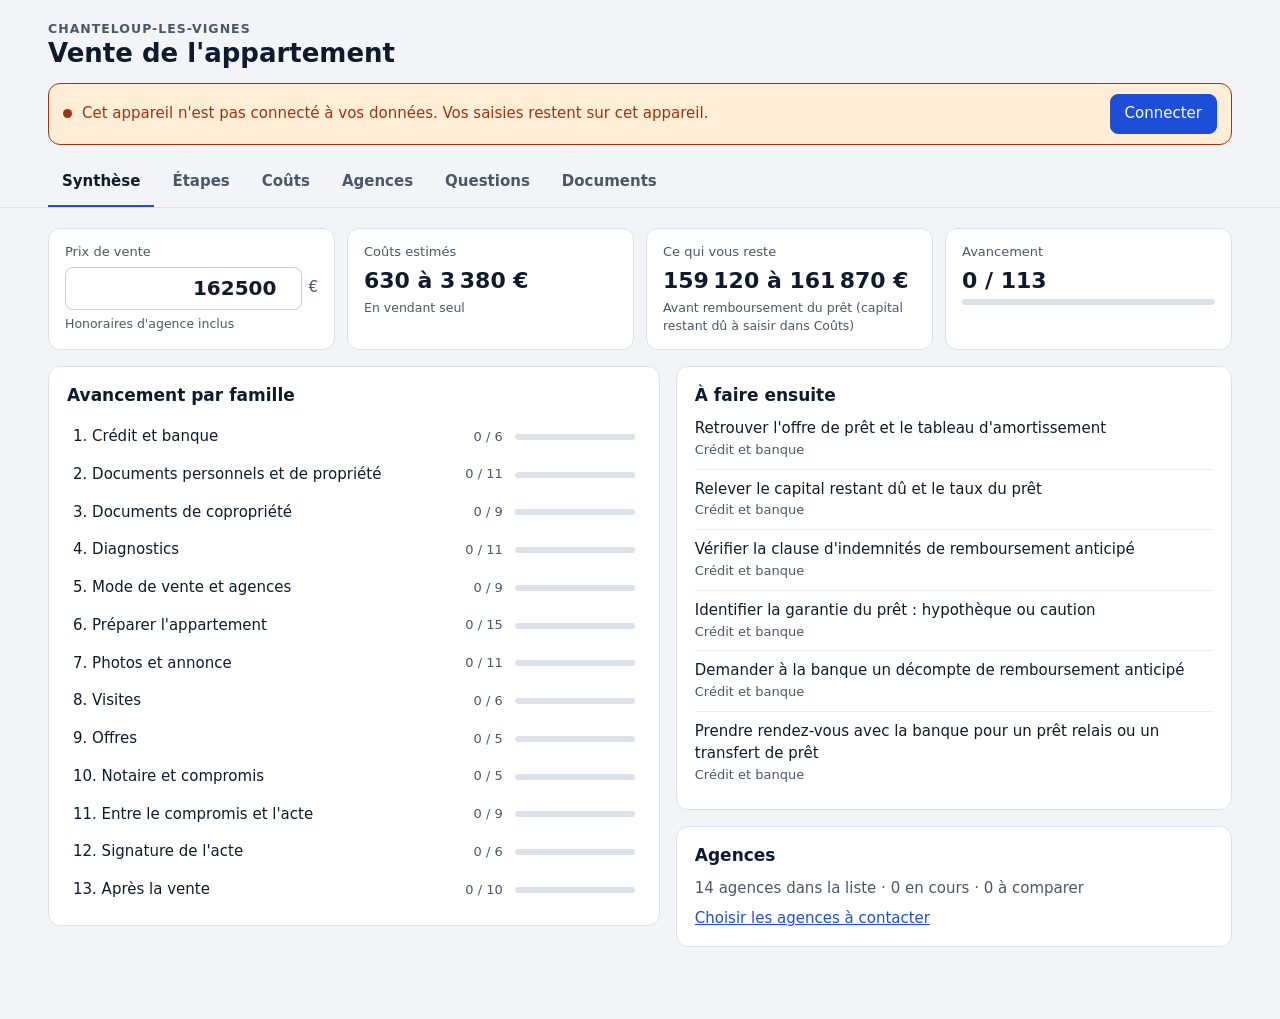
==== commit 02dcb5a5: "Update index.html" ====
--- a/SjgdjLhfjhjdIfnsjhsfjNfjfskCfhsfskLdghsgsV/index.html
+++ b/SjgdjLhfjhjdIfnsjhsfjNfjfskCfhsfskLdghsgsV/index.html
@@ -192,6 +192,20 @@
   .item .seg { display: flex; }
   .item .seg button { flex: 1 1 0; }
 }
+
+.item-side { display: flex; flex-direction: column; gap: 4px; min-width: 0; }
+.att { display: flex; flex-direction: column; gap: 2px; align-items: flex-start; font-size: 13px; }
+.att-row { display: flex; flex-wrap: wrap; gap: 2px 12px; align-items: baseline; max-width: 100%; }
+.att-row .doc-main { flex: 0 1 auto; }
+.linkbtn { border: 0; background: transparent; padding: 3px 0; color: var(--accent); cursor: pointer; font-size: inherit; text-decoration: underline; text-align: left; overflow-wrap: anywhere; }
+.linkbtn:disabled { color: var(--muted); text-decoration: none; }
+.doc-err { color: var(--danger); overflow-wrap: anywhere; }
+.doc-add { display: flex; flex-wrap: wrap; gap: 12px; align-items: flex-end; }
+.doc-add .field { flex: 1 1 280px; }
+.doc-row { display: flex; flex-wrap: wrap; gap: 4px 16px; align-items: baseline; justify-content: space-between; padding: 10px 0; border-top: 1px solid var(--line-soft); }
+.doc-row:first-child { border-top: 0; padding-top: 0; }
+.doc-main { display: flex; flex-direction: column; gap: 1px; min-width: 0; flex: 1 1 300px; align-items: flex-start; }
+@media (pointer: coarse) { .linkbtn { padding: 10px 0; } }
 
 /* Coûts */
 .params { display: grid; grid-template-columns: repeat(5, minmax(0, 1fr)); gap: 14px; align-items: end; }
@@ -249,7 +263,7 @@
 .ag-foot { display: flex; flex-wrap: wrap; align-items: center; justify-content: space-between; gap: 8px 16px; padding-top: 10px; border-top: 1px solid var(--line-soft); }
 .check { display: inline-flex; align-items: center; gap: 8px; min-height: 32px; cursor: pointer; }
 .check input { width: 18px; height: 18px; accent-color: var(--accent); }
-.add-ag-fields { display: grid; grid-template-columns: repeat(3, minmax(0, 1fr)) auto; gap: 12px; align-items: end; }
+.add-ag-fields { display: grid; grid-template-columns: repeat(4, minmax(0, 1fr)) auto; gap: 12px; align-items: end; }
 @media (max-width: 720px) { .add-ag-fields { grid-template-columns: minmax(0, 1fr); } }
 
 /* Questions */
@@ -319,6 +333,7 @@
     <a href="#couts" data-tab="couts">Coûts</a>
     <a href="#agences" data-tab="agences">Agences</a>
     <a href="#questions" data-tab="questions">Questions</a>
+    <a href="#documents" data-tab="documents">Documents</a>
   </div>
 </nav>
 
@@ -458,12 +473,14 @@
     <div class="chips" id="ville-chips" role="group" aria-label="Filtrer par ville"></div>
     <p class="muted small">Notes Google relevées le 13 novembre 2026. Cochez « Comparer » pour ouvrir une colonne de réponses dans l'onglet Questions.</p>
     <div class="ag-grid" id="ag-list"></div>
+    <div><button type="button" class="btn" id="ag-restore" hidden></button></div>
     <form class="card" id="add-ag" novalidate>
       <h2>Ajouter une agence</h2>
       <div class="add-ag-fields">
         <div class="field"><label for="new-nom">Nom</label><input id="new-nom" type="text" autocomplete="off"></div>
         <div class="field"><label for="new-ville">Ville</label><input id="new-ville" type="text" autocomplete="off"></div>
         <div class="field"><label for="new-tel">Téléphone</label><input id="new-tel" type="text" inputmode="tel" autocomplete="off"></div>
+        <div class="field"><label for="new-site">Site web</label><input id="new-site" type="text" inputmode="url" placeholder="https://" autocomplete="off" autocapitalize="off" spellcheck="false"></div>
         <button type="submit" class="btn btn-primary">Ajouter</button>
       </div>
       <p class="muted small" id="add-ag-msg" role="status"></p>
@@ -480,6 +497,22 @@
       <div class="qa-scroll"><div class="qa qa-empty" id="qa"></div></div>
     </div>
   </section>
+
+  <section class="panel" id="p-documents" aria-label="Documents" hidden>
+    <div class="card">
+      <h2>Ajouter des documents</h2>
+      <div class="doc-add">
+        <div class="field"><label for="doc-item">Rattacher à une tâche (facultatif)</label><select id="doc-item"><option value="">Aucune tâche</option></select></div>
+        <button type="button" class="btn btn-primary" id="doc-add-btn">Choisir des fichiers</button>
+      </div>
+      <p class="muted small" style="margin-top:10px">25 Mo maximum par fichier. Les documents sont rangés dans le dossier « documents » de votre dépôt privé. Ne déposez pas de pièce d'identité, de RIB ni de titre de propriété.</p>
+    </div>
+    <div class="card">
+      <h2>Documents déposés</h2>
+      <div id="doc-list"></div>
+    </div>
+  </section>
+  <input type="file" id="doc-in" multiple hidden>
 
 </main>
 
@@ -657,19 +690,19 @@
 
   var AGENCIES = [
     { id: 'acr', nom: "ACR Immobilier", ville: "Andrésy", tel: "01 72 54 70 44", note: "4,9", avis: 154, site: "http://www.acr-immo.fr/" },
-    { id: 'davril', nom: "Davril Andrésy", ville: "Andrésy", tel: "01 39 74 67 26", note: "4,6", avis: 194 },
+    { id: 'davril', nom: "Davril Andrésy", ville: "Andrésy", tel: "01 39 74 67 26", note: "4,6", avis: 194, site: "https://www.vicenzimmobilier.fr/" },
     { id: 'original', nom: "Immobilier Original Place des Arts", ville: "Andrésy", tel: "01 30 74 74 74", note: "4,8", avis: 18, site: "https://www.immoriginal.com/" },
     { id: 'residence-andresy', nom: "La Résidence Andrésy", ville: "Andrésy", tel: "01 39 75 00 32", note: "4,3", avis: 47, site: "https://www.laresidence.fr/agences-immobilieres/andresy" },
     { id: 'orpi', nom: "Orpi Rive de Seine", ville: "Triel-sur-Seine", tel: "01 39 74 74 74", note: "4,6", avis: 211, site: "https://www.orpi.com/rivedeseine/" },
     { id: 'weelodge-triel', nom: "Weelodge Triel", ville: "Triel-sur-Seine", tel: "01 86 37 13 00", note: "4,8", avis: 90, site: "https://www.weelodge.fr/office/office-weelodge-triel" },
     { id: 'centre', nom: "L'Agence du Centre", ville: "Carrières-sous-Poissy", tel: "01 39 74 01 28", note: "4,8", avis: 150, site: "https://www.lagenceducentre.fr/" },
     { id: 'gim', nom: "GIM – Gestion Immobilière Moderne", ville: "Poissy", tel: "01 39 27 12 00", site: "https://www.gim-immo.fr/", info: "17 rue de la Gare. Cabinet familial fondé en 1990, avec une agence à Andrésy. Vente, gestion locative et syndic. Actif à Chanteloup : vérifier s'il est le syndic de votre immeuble." },
-    { id: 'immo-poissy', nom: "L'Immobilière de Poissy", ville: "Poissy", tel: "01 39 77 35 91", note: "4,8", avis: 109 },
-    { id: 'principale', nom: "Agence Principale Poissy", ville: "Poissy", tel: "01 30 06 69 69", note: "4,7", avis: 402 },
-    { id: 'adresse', nom: "L'Adresse Poissy", ville: "Poissy", tel: "01 39 11 23 65", note: "4,6", avis: 235 },
-    { id: 'residence-poissy', nom: "La Résidence Poissy", ville: "Poissy", tel: "01 30 06 15 50", note: "4,2", avis: 157 },
-    { id: 'saint-louis', nom: "Saint-Louis Immobilier", ville: "Poissy", tel: "01 30 65 30 31", note: "4,1", avis: 319 },
-    { id: 'gimcovermeille', nom: "Gimcovermeille", ville: "Poissy", tel: "01 30 65 95 22", note: "4,2", avis: 102, info: "Agence différente de GIM, malgré le nom proche." }
+    { id: 'immo-poissy', nom: "L'Immobilière de Poissy", ville: "Poissy", tel: "01 39 77 35 91", note: "4,8", avis: 109, site: "https://www.limmobilieredepoissy.com" },
+    { id: 'principale', nom: "Agence Principale Poissy", ville: "Poissy", tel: "01 30 06 69 69", note: "4,7", avis: 402, site: "https://agenceprincipalepoissy.com" },
+    { id: 'adresse', nom: "L'Adresse Poissy", ville: "Poissy", tel: "01 39 11 23 65", note: "4,6", avis: 235, site: "https://www.ladresse.com/agence/l-adresse-poissy/120" },
+    { id: 'residence-poissy', nom: "La Résidence Poissy", ville: "Poissy", tel: "01 30 06 15 50", note: "4,2", avis: 157, site: "https://www.laresidence.fr/" },
+    { id: 'saint-louis', nom: "Saint-Louis Immobilier", ville: "Poissy", tel: "01 30 65 30 31", note: "4,1", avis: 319, site: "https://www.stlouis-immo.fr" },
+    { id: 'gimcovermeille', nom: "Gimcovermeille", ville: "Poissy", tel: "01 30 65 95 22", note: "4,2", avis: 102, info: "Agence différente de GIM, malgré le nom proche.", site: "https://www.gimcovermeille.com" }
   ];
 
   var STATUTS = ["À contacter", "Contactée", "Rendez-vous pris", "Estimation reçue", "Retenue", "Écartée"];
@@ -775,13 +808,14 @@
 
   /* ---------- État et enregistrement sur GitHub ---------- */
 
-  var DOCS = ['reglages', 'etapes', 'couts', 'agences', 'reponses'];
+  var DOCS = ['reglages', 'etapes', 'couts', 'agences', 'reponses', 'documents'];
   var DEFAULTS = {
     reglages: { prix: 162500, mode: 'seul', tauxAgence: 5, crd: null, tauxPret: null },
     etapes: { items: {}, familles: {} },
     couts: { lignes: {}, perso: {} },
-    agences: { fiches: {}, perso: {} },
-    reponses: { r: {} }
+    agences: { fiches: {}, perso: {}, masquees: {} },
+    reponses: { r: {} },
+    documents: { liste: {} }
   };
   var S = clone(DEFAULTS);
   var UI_KEY = 'vente-chanteloup-affichage';
@@ -825,10 +859,28 @@
     } catch (e) { /* stockage indisponible */ }
   }
 
-  function b64enc(s) {
-    var b = new TextEncoder().encode(s), o = '';
+  function b64bytes(b) {
+    var o = '';
     for (var i = 0; i < b.length; i += 0x8000) o += String.fromCharCode.apply(null, b.subarray(i, i + 0x8000));
     return btoa(o);
+  }
+  function b64enc(s) { return b64bytes(new TextEncoder().encode(s)); }
+  /* GitHub refuse deux écritures simultanées dans un même dépôt : elles passent l'une après l'autre. */
+  var ghChain = Promise.resolve();
+  function queued(fn) {
+    var p = ghChain.then(fn, fn);
+    ghChain = p.catch(function () {});
+    return p;
+  }
+  function cpath(p) { return '/contents/' + String(p).split('/').map(encodeURIComponent).join('/'); }
+  function ghBlob(cfg, path) {
+    return fetch(API + '/repos/' + cfg.repo + path, {
+      cache: 'no-store',
+      headers: { 'Accept': 'application/vnd.github.raw+json', 'Authorization': 'Bearer ' + cfg.token, 'X-GitHub-Api-Version': '2022-11-28' }
+    }).then(function (r) {
+      if (!r.ok) throw httpErr({ status: r.status });
+      return r.blob();
+    }, function () { throw new Error('pas de connexion à GitHub'); });
   }
   function b64dec(s) {
     var bin = atob(String(s).replace(/\s/g, '')), b = new Uint8Array(bin.length);
@@ -897,11 +949,19 @@
     if (file.saving) { file.again = true; return Promise.resolve(); }
     var cfg = file.cfg, rev = file.rev, text = serialize();
     file.saving = true; file.error = ''; renderBar();
-    var pre = force === true ? readRemote(cfg).then(function (r) { file.sha = r.exists ? r.sha : null; }) : Promise.resolve();
-    return pre.then(function () {
+    function put(retried) {
       var body = { message: 'Mise à jour des données de la vente', content: b64enc(text) };
       if (file.sha) body.sha = file.sha;
-      return gh(cfg, 'PUT', fpath(cfg), body);
+      return gh(cfg, 'PUT', fpath(cfg), body).then(function (r) {
+        if ((r.status !== 409 && r.status !== 422) || retried) return r;
+        return readRemote(cfg).then(function (x) {
+          return (x.exists ? x.sha === file.sha : !file.sha) ? put(true) : r;
+        });
+      });
+    }
+    return queued(function () {
+      var pre = force === true ? readRemote(cfg).then(function (r) { file.sha = r.exists ? r.sha : null; }) : Promise.resolve();
+      return pre.then(function () { return put(false); });
     }).then(function (r) {
       if (r.status === 409 || r.status === 422) { var e = new Error('conflit'); e.conflict = true; throw e; }
       if (!r.ok) throw httpErr(r);
@@ -963,6 +1023,141 @@
       file.cfg = null; file.on = false; file.sha = null; file.error = ''; file.conflict = false;
       showForm(false); renderBar();
     }
+  }
+
+  /* ---------- Documents ---------- */
+
+  var MAX_DOC = 25 * 1024 * 1024;
+  var pending = [];
+  var pendingItem = '';
+  var ITEM_LABEL = {};
+  FAMILIES.forEach(function (f) { f.items.forEach(function (it) { ITEM_LABEL[it[0]] = it[1]; }); });
+
+  function docList() {
+    var l = (S.documents && S.documents.liste) || {};
+    return Object.keys(l).filter(function (id) { return l[id] && !l[id].suppr && l[id].chemin; })
+      .map(function (id) { return Object.assign({ id: id }, l[id]); })
+      .sort(function (a, b) { return String(b.date || '').localeCompare(String(a.date || '')); });
+  }
+  function safeName(n) {
+    var s = String(n).normalize('NFD').replace(/[\u0300-\u036f]/g, '').replace(/[^A-Za-z0-9._-]+/g, '-').replace(/^[-.]+/, '');
+    return s.slice(-80) || 'document';
+  }
+  function fmtSize(n) {
+    n = Number(n) || 0;
+    if (n < 1024 * 1024) return Math.max(1, Math.round(n / 1024)) + ' Ko';
+    return (n / 1024 / 1024).toFixed(1).replace('.', ',') + ' Mo';
+  }
+  function dropPending(id) { pending = pending.filter(function (p) { return p.id !== id; }); scheduleRefresh(); }
+  function docProblem(nom, item, msg) {
+    pending.push({ id: 'e' + Date.now().toString(36) + Math.random().toString(36).slice(2, 5), nom: nom, item: item || '', etat: 'erreur', msg: msg });
+    scheduleRefresh();
+  }
+
+  function uploadDoc(f, item) {
+    var id = 'f' + Date.now().toString(36) + Math.random().toString(36).slice(2, 5);
+    var pend = { id: id, nom: f.name, item: item || '', etat: 'envoi', msg: '' };
+    pending.push(pend); scheduleRefresh();
+    var chemin = 'documents/' + id + '-' + safeName(f.name), cfg = file.cfg;
+    return Promise.resolve().then(function () {
+      if (!file.on) throw new Error("cet appareil n'est pas connecté à GitHub");
+      if (f.size > MAX_DOC) throw new Error('fichier trop lourd (25 Mo maximum)');
+      if (!f.size) throw new Error('fichier vide');
+      return f.arrayBuffer();
+    }).then(function (buf) {
+      var content = b64bytes(new Uint8Array(buf));
+      return queued(function () { return gh(cfg, 'PUT', cpath(chemin), { message: 'Ajout du document ' + f.name, content: content }); });
+    }).then(function (r) {
+      if (!r.ok) throw httpErr(r);
+      pending = pending.filter(function (p) { return p !== pend; });
+      patch('documents', { liste: nest([id], { nom: f.name, chemin: chemin, taille: f.size, type: f.type || '', date: new Date().toISOString(), item: item || '', sha: (r.j.content && r.j.content.sha) || '' }) }, true);
+    }).catch(function (e) {
+      pend.etat = 'erreur'; pend.msg = (e && e.message) || 'erreur inconnue'; scheduleRefresh();
+    });
+  }
+
+  function downloadDoc(id, btn) {
+    var m = (S.documents.liste || {})[id];
+    if (!m) return;
+    if (!file.on) { docProblem(m.nom, m.item, "cet appareil n'est pas connecté à GitHub"); return; }
+    var label = btn.textContent;
+    btn.disabled = true; btn.textContent = 'Téléchargement de ' + m.nom + '…';
+    ghBlob(file.cfg, cpath(m.chemin)).then(function (b) {
+      var url = URL.createObjectURL(new Blob([b], { type: m.type || 'application/octet-stream' }));
+      var a = h('a', { href: url, download: m.nom });
+      document.body.appendChild(a); a.click(); a.remove();
+      setTimeout(function () { URL.revokeObjectURL(url); }, 60000);
+    }).catch(function (e) { docProblem(m.nom, m.item, (e && e.message) || 'erreur inconnue'); })
+      .then(function () { btn.disabled = false; btn.textContent = label; });
+  }
+
+  function deleteDoc(id) {
+    var m = (S.documents.liste || {})[id];
+    if (!m) return;
+    if (!file.on) { docProblem(m.nom, m.item, "cet appareil n'est pas connecté à GitHub"); return; }
+    var cfg = file.cfg;
+    function del(sha, retried) {
+      return gh(cfg, 'DELETE', cpath(m.chemin), { message: 'Suppression du document ' + m.nom, sha: sha }).then(function (r) {
+        if ((r.status !== 409 && r.status !== 422) || retried) return r;
+        return gh(cfg, 'GET', cpath(m.chemin)).then(function (x) { return x.ok && x.j.sha ? del(x.j.sha, true) : (x.status === 404 ? x : r); });
+      });
+    }
+    queued(function () { return del(m.sha || '', false); }).then(function (r) {
+      if (!r.ok && r.status !== 404) throw httpErr(r);
+      patch('documents', { liste: nest([id], { suppr: true }) }, true);
+    }).catch(function (e) { docProblem(m.nom, m.item, 'suppression impossible : ' + ((e && e.message) || 'erreur inconnue')); });
+  }
+
+  function docRowEls(d, compact) {
+    var meta = [];
+    if (!compact) { meta.push(d.item && ITEM_LABEL[d.item] ? ITEM_LABEL[d.item] : 'Aucune tâche'); }
+    meta.push(fmtSize(d.taille));
+    if (d.date) meta.push(new Date(d.date).toLocaleDateString('fr-FR'));
+    return [
+      h('div', { class: 'doc-main' },
+        h('button', { type: 'button', class: 'linkbtn', 'data-dl': d.id, title: 'Télécharger', text: d.nom }),
+        h('span', { class: 'muted small', text: meta.join(' · ') })),
+      h('button', { type: 'button', class: 'btn-link', 'data-deldoc': d.id, text: compact ? 'Retirer' : 'Supprimer' })
+    ];
+  }
+  function pendRowEls(p) {
+    return p.etat === 'envoi'
+      ? [h('span', { class: 'muted', text: 'Envoi de ' + p.nom + '…' })]
+      : [h('span', { class: 'doc-err', text: p.nom + ' : ' + p.msg + '.' }), h('button', { type: 'button', class: 'linkbtn', 'data-dismiss': p.id, text: 'Fermer' })];
+  }
+
+  function renderDocs() {
+    var docs = docList(), byItem = {}, pendByItem = {};
+    docs.forEach(function (d) { if (d.item) (byItem[d.item] = byItem[d.item] || []).push(d); });
+    pending.forEach(function (p) { if (p.item) (pendByItem[p.item] = pendByItem[p.item] || []).push(p); });
+    $$('[data-att]').forEach(function (box) {
+      var id = box.dataset.att, ds = byItem[id] || [], ps = pendByItem[id] || [];
+      var sig = JSON.stringify([ds.map(function (d) { return [d.id, d.nom]; }), ps.map(function (p) { return [p.id, p.etat]; })]);
+      if (box.dataset.sig === sig) return;
+      box.dataset.sig = sig;
+      var kids = ds.map(function (d) { return h('div', { class: 'att-row' }, docRowEls(d, true)); });
+      ps.forEach(function (p) { kids.push(h('div', { class: 'att-row' }, pendRowEls(p))); });
+      kids.push(h('button', { type: 'button', class: 'linkbtn', 'data-attach': id, text: 'Joindre un document' }));
+      box.replaceChildren.apply(box, kids);
+    });
+    var list = $('#doc-list');
+    var sig = JSON.stringify([docs.map(function (d) { return [d.id, d.nom, d.item]; }), pending.map(function (p) { return [p.id, p.etat]; }), file.on]);
+    if (list.dataset.sig !== sig) {
+      list.dataset.sig = sig;
+      var rows = pending.map(function (p) { return h('div', { class: 'doc-row' }, pendRowEls(p)); });
+      docs.forEach(function (d) { rows.push(h('div', { class: 'doc-row' }, docRowEls(d, false))); });
+      if (!rows.length) rows.push(h('p', { class: 'muted', text: file.on
+        ? "Aucun document pour l'instant. Ajoutez-les ici, ou depuis une tâche de l'onglet Étapes avec « Joindre un document »."
+        : "Connectez cet appareil à GitHub (bouton « Connecter » en haut de la page) pour déposer et consulter vos documents." }));
+      list.replaceChildren.apply(list, rows);
+    }
+    var n = docs.length;
+    $$('.tabs a[data-tab="documents"]').forEach(function (a) { a.textContent = n ? 'Documents (' + n + ')' : 'Documents'; });
+  }
+  function pickDocs(item) {
+    if (!file.on) { showForm(true); window.scrollTo(0, 0); return; }
+    pendingItem = item || '';
+    $('#doc-in').click();
   }
 
   function renderBar() {
@@ -997,6 +1192,7 @@
     if (bar.dataset.sig === sig) return;
     bar.dataset.sig = sig;
     bar.dataset.state = state;
+    scheduleRefresh();
     $('#fb-text').textContent = text;
     var box = $('#fb-actions');
     box.replaceChildren.apply(box, btns.map(function (b) {
@@ -1063,12 +1259,13 @@
   }
 
   function allAgencies() {
-    var list = AGENCIES.slice();
+    var hid = S.agences.masquees || {};
+    var list = AGENCIES.filter(function (a) { return !hid[a.id]; });
     var perso = S.agences.perso || {};
     Object.keys(perso).sort().forEach(function (id) {
       var p = perso[id];
       if (!p || p.suppr || !p.nom) return;
-      list.push({ id: id, nom: p.nom, ville: p.ville || "Autre", tel: p.tel || "", custom: true });
+      list.push({ id: id, nom: p.nom, ville: p.ville || "Autre", tel: p.tel || "", site: p.site || "", custom: true });
     });
     return list;
   }
@@ -1078,7 +1275,7 @@
   /* ---------- Construction de l'interface ---------- */
 
   var ui = { fam: 'credit', ville: 'Toutes', tab: 'synthese' };
-  var TABS = ['synthese', 'etapes', 'couts', 'agences', 'questions'];
+  var TABS = ['synthese', 'etapes', 'couts', 'agences', 'questions', 'documents'];
   var famById = {};
   FAMILIES.forEach(function (f) { famById[f.id] = f; });
 
@@ -1127,7 +1324,9 @@
             h('button', { type: 'button', 'data-item': id, 'data-s': 'todo', 'aria-pressed': 'true', text: 'À faire' }),
             h('button', { type: 'button', 'data-item': id, 'data-s': 'done', 'aria-pressed': 'false', text: 'Fait' }),
             h('button', { type: 'button', 'data-item': id, 'data-s': 'na', 'aria-pressed': 'false', text: 'Sans objet' })),
-          h('textarea', { id: 'n-' + id, class: 'note', rows: '1', placeholder: 'Ajouter une note', 'aria-label': 'Note : ' + label, 'data-doc': 'etapes', 'data-path': 'items.' + id + '.n', 'data-kind': 'text' })));
+          h('div', { class: 'item-side' },
+            h('textarea', { id: 'n-' + id, class: 'note', rows: '1', placeholder: 'Ajouter une note', 'aria-label': 'Note : ' + label, 'data-doc': 'etapes', 'data-path': 'items.' + id + '.n', 'data-kind': 'text' }),
+            h('div', { class: 'att', 'data-att': id }))));
       });
       body.appendChild(h('section', { class: 'fam card', 'data-fam': f.id, 'aria-labelledby': 'fh-' + f.id, hidden: true },
         h('div', { class: 'fam-head' },
@@ -1204,7 +1403,7 @@
       h('div', { class: 'ag-contact' },
         a.tel ? h('a', { class: 'tel', href: 'tel:' + telHref(a.tel), text: a.tel }) : h('span', { class: 'muted', text: 'Téléphone non renseigné' }),
         a.tel ? h('button', { type: 'button', class: 'btn btn-small', 'data-copy': a.tel, text: 'Copier' }) : null,
-        a.site ? h('a', { href: a.site, target: '_blank', rel: 'noopener', text: 'Site web' }) : null),
+        h('a', { 'data-sitelink': a.id, 'data-default': a.site || '', href: a.site || '#', target: '_blank', rel: 'noopener noreferrer', text: 'Site web', hidden: !a.site })),
       h('div', { class: 'ag-fields' },
         field('Statut', 'statut', statut),
         field('Interlocuteur', 'contact', h('input', { type: 'text', 'data-kind': 'text', autocomplete: 'off' })),
@@ -1212,12 +1411,13 @@
         field('Honoraires annoncés', 'honoraires', h('input', { type: 'text', 'data-kind': 'text', placeholder: 'ex. 5 % TTC', autocomplete: 'off' })),
         field('Estimation donnée (€)', 'estimation', h('input', { type: 'number', inputmode: 'numeric', min: '0', step: '500', 'data-kind': 'num' })),
         field('Mandat proposé', 'mandat', h('input', { type: 'text', 'data-kind': 'text', placeholder: 'simple, exclusif, durée', autocomplete: 'off' })),
+        field('Site web', 'site', h('input', { type: 'text', inputmode: 'url', 'data-kind': 'text', placeholder: a.site || 'https://', autocomplete: 'off', autocapitalize: 'off', spellcheck: 'false' }), true),
         field('Notes', 'notes', h('textarea', { rows: '2', 'data-kind': 'text' }), true)),
       h('div', { class: 'ag-foot' },
         h('label', { class: 'check' },
           h('input', { type: 'checkbox', id: 'ag-' + a.id + '-cmp', 'data-doc': 'agences', 'data-path': base + 'comparer', 'data-kind': 'check', 'data-def': '0' }),
           h('span', { text: "Comparer dans l'onglet Questions" })),
-        a.custom ? h('button', { type: 'button', class: 'btn-link', 'data-delag': a.id, text: 'Supprimer' }) : null));
+        h('button', { type: 'button', class: 'btn-link', 'data-delag': a.id, text: 'Supprimer' })));
   }
 
   function renderAgences() {
@@ -1356,6 +1556,19 @@
     $('#net-couts').textContent = '− ' + totalTxt;
     $('#net-crd').textContent = crd != null ? '− ' + eur(crd) : 'à saisir';
     $('#net-total').textContent = netTxt;
+
+    renderDocs();
+
+    /* Liens et agences retirées */
+    $$('[data-sitelink]').forEach(function (a) {
+      var u = String(fiche(a.dataset.sitelink).site || a.dataset.default || '').trim();
+      if (u && !/^https?:\/\//i.test(u)) u = /^[a-z][a-z0-9+.-]*:/i.test(u) ? '' : 'https://' + u;
+      a.hidden = !u;
+      a.setAttribute('href', u || '#');
+    });
+    var nHid = AGENCIES.filter(function (a) { return (S.agences.masquees || {})[a.id]; }).length;
+    $('#ag-restore').hidden = !nHid;
+    $('#ag-restore').textContent = nHid > 1 ? 'Remettre les ' + nHid + ' agences supprimées de la liste initiale' : "Remettre l'agence supprimée de la liste initiale";
 
     /* Résumé des agences */
     var list = allAgencies(), suivies = list.filter(function (a) { var s = fiche(a.id).statut; return s && s !== STATUTS[0]; });
@@ -1449,11 +1662,31 @@
     }
     if (d.delcost) { patch('couts', { perso: nest([d.delcost], { suppr: true }) }, true); return; }
     if (d.delag) {
-      if (d.armed) { patch('agences', { perso: nest([d.delag], { suppr: true }), fiches: nest([d.delag], { comparer: false }) }, true); }
+      if (d.armed) {
+        var p = { fiches: nest([d.delag], { comparer: false }) };
+        if (S.agences.perso && S.agences.perso[d.delag]) p.perso = nest([d.delag], { suppr: true });
+        else p.masquees = nest([d.delag], true);
+        patch('agences', p, true);
+      }
       else { d.armed = '1'; b.textContent = 'Confirmer la suppression'; }
       return;
     }
     if (d.fb) { fbAction(d.fb); return; }
+    if (d.attach) { pickDocs(d.attach); return; }
+    if (b.id === 'doc-add-btn') { pickDocs($('#doc-item').value); return; }
+    if (d.dl) { downloadDoc(d.dl, b); return; }
+    if (d.dismiss) { dropPending(d.dismiss); return; }
+    if (d.deldoc) {
+      if (d.armed) deleteDoc(d.deldoc);
+      else { d.armed = '1'; b.textContent = 'Confirmer la suppression'; }
+      return;
+    }
+    if (b.id === 'ag-restore') {
+      var back = {};
+      Object.keys(S.agences.masquees || {}).forEach(function (k) { back[k] = false; });
+      patch('agences', { masquees: back }, true);
+      return;
+    }
   });
 
   $('#add-ag').addEventListener('submit', function (e) {
@@ -1461,8 +1694,8 @@
     var nom = $('#new-nom').value.trim(), msg = $('#add-ag-msg');
     if (!nom) { msg.textContent = "Indiquez le nom de l'agence."; $('#new-nom').focus(); return; }
     var id = 'x' + Date.now().toString(36);
-    patch('agences', { perso: nest([id], { nom: nom, ville: $('#new-ville').value.trim(), tel: $('#new-tel').value.trim() }) }, true);
-    $('#new-nom').value = ''; $('#new-ville').value = ''; $('#new-tel').value = '';
+    patch('agences', { perso: nest([id], { nom: nom, ville: $('#new-ville').value.trim(), tel: $('#new-tel').value.trim(), site: $('#new-site').value.trim() }) }, true);
+    $('#new-nom').value = ''; $('#new-ville').value = ''; $('#new-tel').value = ''; $('#new-site').value = '';
     msg.textContent = nom + " a été ajoutée à la liste.";
     ui.ville = 'Toutes';
   });
@@ -1480,6 +1713,11 @@
       if (file.on && !file.conflict) writeFile(); else renderBar();
     }).catch(function (err) { $('#gh-msg').textContent = "Import impossible : " + ((err && err.message) || 'fichier illisible') + "."; });
   });
+  $('#doc-in').addEventListener('change', function (e) {
+    var fs = Array.prototype.slice.call(e.target.files || []), item = pendingItem;
+    e.target.value = '';
+    fs.forEach(function (f) { uploadDoc(f, item); });
+  });
   $('#gh-form').addEventListener('submit', function (e) {
     e.preventDefault();
     var repo = $('#gh-repo').value.trim().replace(/^https?:\/\/github\.com\//i, '').replace(/\.git$/i, '').replace(/^\/+|\/+$/g, '');
@@ -1502,11 +1740,17 @@
   });
   setInterval(function () { if (document.visibilityState === 'visible') checkExternal(); }, 30000);
   window.addEventListener('beforeunload', function (e) {
-    if (file.dirty && file.on) { e.preventDefault(); e.returnValue = ''; }
+    if ((file.dirty && file.on) || pending.some(function (p) { return p.etat === 'envoi'; })) { e.preventDefault(); e.returnValue = ''; }
   });
 
   /* ---------- Démarrage ---------- */
 
+  (function () {
+    var sel = $('#doc-item');
+    FAMILIES.forEach(function (f, i) {
+      sel.appendChild(h('optgroup', { label: (i + 1) + '. ' + f.title }, f.items.map(function (it) { return h('option', { value: it[0], text: it[1] }); })));
+    });
+  })();
   loadUi();
   buildSynth();
   buildEtapes();
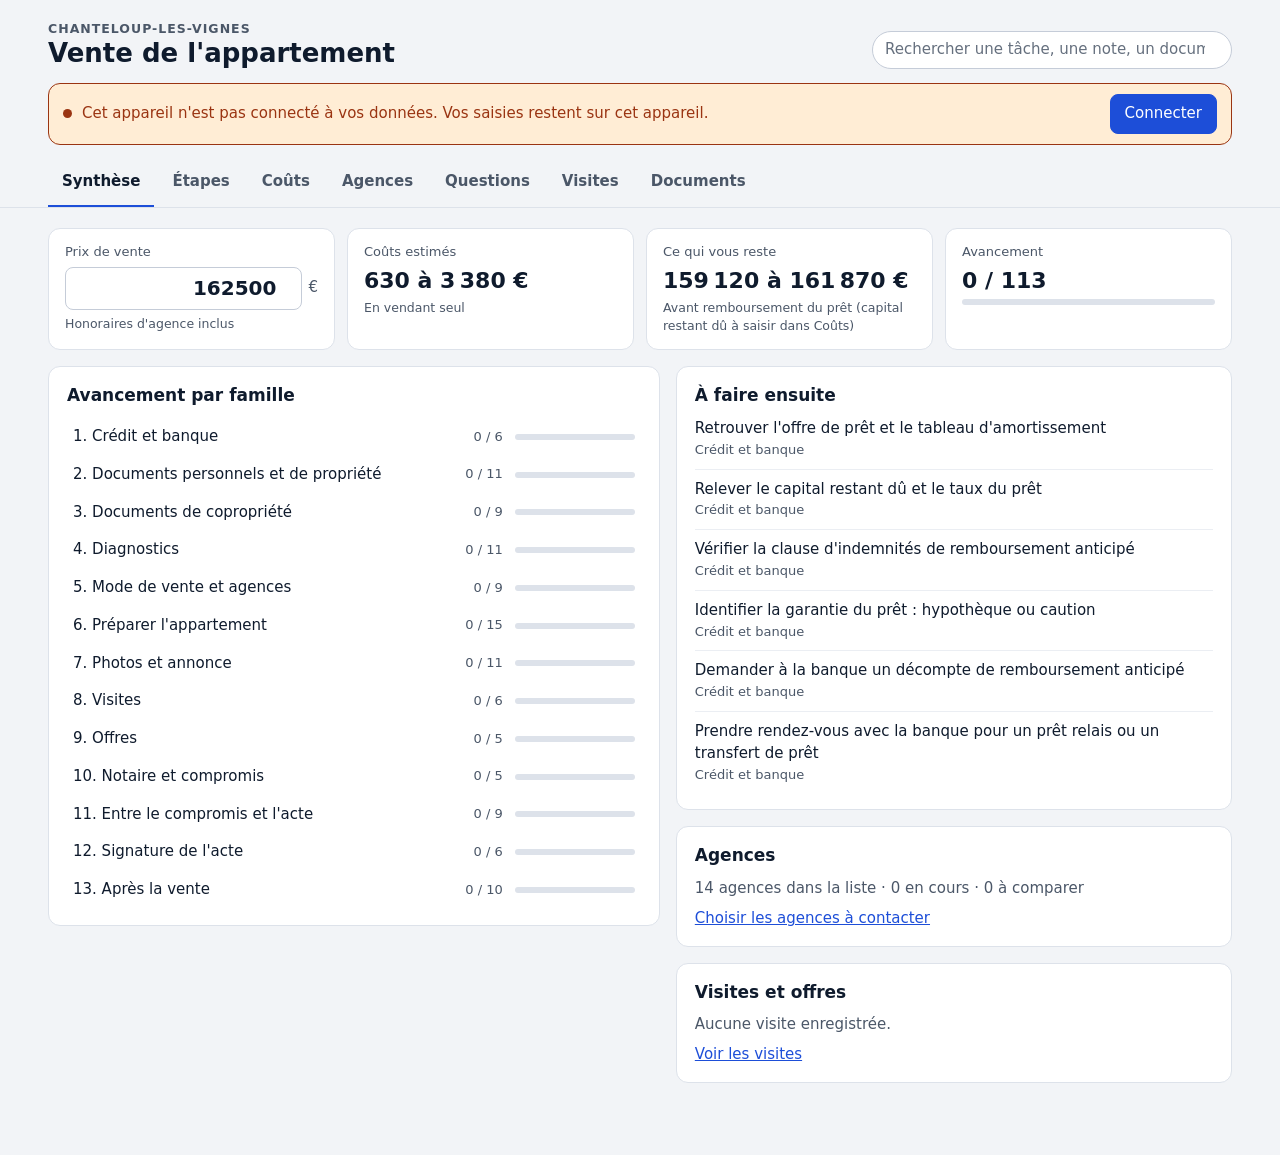
==== commit c75d4ac5: "Update index.html" ====
--- a/SjgdjLhfjhjdIfnsjhsfjNfjfskCfhsfskLdghsgsV/index.html
+++ b/SjgdjLhfjhjdIfnsjhsfjNfjfskCfhsfskLdghsgsV/index.html
@@ -206,6 +206,40 @@
 .doc-row:first-child { border-top: 0; padding-top: 0; }
 .doc-main { display: flex; flex-direction: column; gap: 1px; min-width: 0; flex: 1 1 300px; align-items: flex-start; }
 @media (pointer: coarse) { .linkbtn { padding: 10px 0; } }
+
+/* Recherche, visites, comparatif, aperçu */
+.search { flex: 0 1 360px; min-width: 0; }
+.search input { width: 100%; min-height: 38px; padding: 6px 12px; border: 1px solid var(--field-line); border-radius: 999px; background: var(--field); color: var(--fg); }
+@media (max-width: 640px) { .search { flex: 1 1 100%; } }
+.hit { display: flex; gap: 12px; align-items: baseline; width: 100%; text-align: left; border: 0; border-top: 1px solid var(--line-soft); background: transparent; padding: 10px 6px; cursor: pointer; }
+.hit:hover { background: var(--surface-2); }
+.hit-type { flex: 0 0 82px; font-size: 12px; font-weight: 600; letter-spacing: 0.06em; text-transform: uppercase; color: var(--muted); }
+.hit-main { display: flex; flex-direction: column; gap: 1px; min-width: 0; overflow-wrap: anywhere; }
+.hit-title { font-weight: 500; }
+#search-list { margin-top: 10px; }
+.flash { outline: 2px solid var(--accent); outline-offset: 3px; border-radius: 8px; }
+.vis-head { display: flex; flex-wrap: wrap; align-items: center; justify-content: space-between; gap: 12px; }
+.vis-head h2 { margin-bottom: 2px; }
+.cmp { width: 100%; min-width: 720px; border-collapse: collapse; font-size: 14px; }
+.cmp th, .cmp td { padding: 10px 12px; text-align: left; vertical-align: top; border-top: 1px solid var(--line-soft); font-weight: 400; }
+.cmp thead th { border-top: 0; font-size: 12px; font-weight: 600; letter-spacing: 0.06em; text-transform: uppercase; color: var(--muted); white-space: nowrap; }
+.cmp .num { text-align: right; white-space: nowrap; font-variant-numeric: tabular-nums; }
+.cmp tbody th { font-weight: 600; }
+.cmp th:first-child { padding-left: 0; }
+.cmp .best { font-weight: 700; }
+.best-tag { display: block; font-size: 12px; font-weight: 500; color: var(--accent); }
+dialog#viewer { width: min(1000px, 96vw); height: min(900px, 90vh); max-width: none; max-height: none; padding: 0; border: 1px solid var(--line); border-radius: 12px; background: var(--surface); color: var(--fg); overflow: hidden; }
+dialog#viewer[open] { display: flex; flex-direction: column; }
+dialog#viewer::backdrop { background: rgba(8, 12, 20, 0.6); }
+.viewer-head { display: flex; flex-wrap: wrap; align-items: center; justify-content: space-between; gap: 8px 16px; padding: 10px 14px; border-bottom: 1px solid var(--line); }
+.viewer-head h2 { font-family: var(--font-display); font-size: 16px; font-weight: 600; min-width: 0; overflow-wrap: anywhere; flex: 1 1 200px; }
+.viewer-actions { display: flex; flex-wrap: wrap; gap: 8px; }
+.viewer-actions a.btn { text-decoration: none; display: inline-flex; align-items: center; }
+.viewer-body { flex: 1 1 auto; min-height: 0; overflow: auto; display: flex; flex-direction: column; background: var(--surface-2); }
+.viewer-body iframe { flex: 1 1 auto; width: 100%; min-height: 0; border: 0; background: #FFFFFF; }
+.viewer-body img { display: block; max-width: 100%; height: auto; margin: 0 auto; }
+.viewer-body pre { margin: 0; padding: 14px; white-space: pre-wrap; overflow-wrap: anywhere; font-size: 13px; }
+.viewer-msg, .viewer-hint { padding: 10px 14px; }
 
 /* Coûts */
 .params { display: grid; grid-template-columns: repeat(5, minmax(0, 1fr)); gap: 14px; align-items: end; }
@@ -300,6 +334,10 @@
       <p class="eyebrow">Chanteloup-les-Vignes</p>
       <h1>Vente de l'appartement</h1>
     </div>
+    <div class="search">
+      <label class="sr" for="q">Rechercher dans le site</label>
+      <input id="q" type="search" placeholder="Rechercher une tâche, une note, un document…" autocomplete="off">
+    </div>
   </div>
   <div class="wrap">
     <div class="filebar" id="filebar" data-state="warn" role="region" aria-label="Enregistrement des données">
@@ -333,6 +371,7 @@
     <a href="#couts" data-tab="couts">Coûts</a>
     <a href="#agences" data-tab="agences">Agences</a>
     <a href="#questions" data-tab="questions">Questions</a>
+    <a href="#visites" data-tab="visites">Visites</a>
     <a href="#documents" data-tab="documents">Documents</a>
   </div>
 </nav>
@@ -376,6 +415,11 @@
           <h2>Agences</h2>
           <div id="synth-ag"></div>
         </div>
+        <div class="card">
+          <h2>Visites et offres</h2>
+          <p class="muted" id="synth-vis"></p>
+          <p style="margin-top:8px"><a href="#visites" data-tab="visites">Voir les visites</a></p>
+        </div>
       </div>
     </div>
   </section>
@@ -470,6 +514,10 @@
   </section>
 
   <section class="panel" id="p-agences" aria-label="Agences" hidden>
+    <div class="card">
+      <h2>Comparatif</h2>
+      <div id="ag-compare"></div>
+    </div>
     <div class="chips" id="ville-chips" role="group" aria-label="Filtrer par ville"></div>
     <p class="muted small">Notes Google relevées le 13 novembre 2026. Cochez « Comparer » pour ouvrir une colonne de réponses dans l'onglet Questions.</p>
     <div class="ag-grid" id="ag-list"></div>
@@ -498,6 +546,25 @@
     </div>
   </section>
 
+  <section class="panel" id="p-visites" aria-label="Visites et offres" hidden>
+    <div class="card vis-head">
+      <div>
+        <h2>Visites et offres</h2>
+        <p class="muted" id="vis-sum"></p>
+      </div>
+      <button type="button" class="btn btn-primary" id="add-vis">Ajouter une visite</button>
+    </div>
+    <div class="ag-grid" id="vis-list"></div>
+  </section>
+
+  <section class="panel" id="p-recherche" aria-label="Résultats de la recherche" hidden>
+    <div class="card">
+      <h2>Recherche</h2>
+      <p class="muted" id="search-sum" role="status"></p>
+      <div id="search-list"></div>
+    </div>
+  </section>
+
   <section class="panel" id="p-documents" aria-label="Documents" hidden>
     <div class="card">
       <h2>Ajouter des documents</h2>
@@ -511,10 +578,28 @@
       <h2>Documents déposés</h2>
       <div id="doc-list"></div>
     </div>
+    <div class="card">
+      <h2>Sauvegarde complète</h2>
+      <p class="muted" style="margin-bottom:10px">Télécharge une archive zip avec toutes vos données et tous vos documents, à garder sur votre ordinateur.</p>
+      <button type="button" class="btn" id="backup-btn">Télécharger la sauvegarde</button>
+      <p class="small" id="backup-msg" role="status" style="margin-top:8px"></p>
+    </div>
   </section>
   <input type="file" id="doc-in" multiple hidden>
 
 </main>
+
+<dialog id="viewer" aria-labelledby="viewer-title">
+  <div class="viewer-head">
+    <h2 id="viewer-title"></h2>
+    <div class="viewer-actions">
+      <a class="btn" id="viewer-open" target="_blank" rel="noopener" hidden>Ouvrir dans un onglet</a>
+      <button type="button" class="btn" id="viewer-dl">Télécharger</button>
+      <button type="button" class="btn btn-primary" id="viewer-close">Fermer</button>
+    </div>
+  </div>
+  <div class="viewer-body" id="viewer-body"></div>
+</dialog>
 
 <script>
 (function () {
@@ -808,14 +893,15 @@
 
   /* ---------- État et enregistrement sur GitHub ---------- */
 
-  var DOCS = ['reglages', 'etapes', 'couts', 'agences', 'reponses', 'documents'];
+  var DOCS = ['reglages', 'etapes', 'couts', 'agences', 'reponses', 'documents', 'visites'];
   var DEFAULTS = {
     reglages: { prix: 162500, mode: 'seul', tauxAgence: 5, crd: null, tauxPret: null },
     etapes: { items: {}, familles: {} },
     couts: { lignes: {}, perso: {} },
     agences: { fiches: {}, perso: {}, masquees: {} },
     reponses: { r: {} },
-    documents: { liste: {} }
+    documents: { liste: {} },
+    visites: { liste: {} }
   };
   var S = clone(DEFAULTS);
   var UI_KEY = 'vente-chanteloup-affichage';
@@ -1025,6 +1111,283 @@
     }
   }
 
+  /* ---------- Visites et offres ---------- */
+
+  var FINANCEMENTS = ['Non vérifié', 'Accord de principe de la banque', 'Attestation de financement fournie', 'Achat comptant', 'Doit vendre un bien avant'];
+  var INTERETS = ['Non précisé', 'Faible', 'Moyen', 'Fort'];
+  var OFFRES = ["Pas d'offre", 'Offre reçue', 'Contre-offre envoyée', 'Offre acceptée', 'Offre refusée', 'Offre retirée'];
+
+  function visList() {
+    var l = (S.visites && S.visites.liste) || {};
+    return Object.keys(l).filter(function (id) { return l[id] && !l[id].suppr; }).sort().reverse()
+      .map(function (id) { return Object.assign({ id: id }, l[id]); });
+  }
+  function visCard(v) {
+    function field(label, key, control, wide) {
+      var id = 'vis-' + v.id + '-' + key;
+      control.setAttribute('id', id);
+      control.setAttribute('data-doc', 'visites');
+      control.setAttribute('data-path', 'liste.' + v.id + '.' + key);
+      return h('div', { class: 'field' + (wide ? ' wide' : '') }, h('label', { for: id, text: label }), control);
+    }
+    function sel(opts) { return h('select', { 'data-kind': 'select' }, opts.map(function (o) { return h('option', { value: o, text: o }); })); }
+    return h('article', { class: 'card ag', 'data-vis': v.id },
+      h('div', { class: 'ag-fields' },
+        field('Visiteur', 'nom', h('input', { type: 'text', 'data-kind': 'text', autocomplete: 'off' })),
+        field('Date de la visite', 'date', h('input', { type: 'date', 'data-kind': 'text' })),
+        field('Téléphone ou e-mail', 'contact', h('input', { type: 'text', 'data-kind': 'text', autocomplete: 'off' })),
+        field('Venu par', 'source', h('input', { type: 'text', 'data-kind': 'text', placeholder: 'annonce, agence, bouche-à-oreille', autocomplete: 'off' })),
+        field('Financement', 'financement', sel(FINANCEMENTS)),
+        field('Intérêt', 'interet', sel(INTERETS)),
+        field('Retour après la visite', 'retour', h('textarea', { rows: '2', 'data-kind': 'text' }), true),
+        field("Montant de l'offre (€)", 'offre', h('input', { type: 'number', inputmode: 'numeric', min: '0', step: '500', 'data-kind': 'num' })),
+        field("Statut de l'offre", 'offreStatut', sel(OFFRES)),
+        field('Notes', 'notes', h('textarea', { rows: '2', 'data-kind': 'text' }), true)),
+      h('div', { class: 'ag-foot' },
+        h('span', { class: 'muted small', 'data-vispct': v.id }),
+        h('button', { type: 'button', class: 'btn-link', 'data-delvis': v.id, text: 'Supprimer' })));
+  }
+  function renderVisites() {
+    var list = visList(), box = $('#vis-list');
+    var sig = 'v:' + list.map(function (v) { return v.id; }).join(',');
+    if (box.dataset.sig === sig) return;
+    box.dataset.sig = sig;
+    box.replaceChildren.apply(box, list.length ? list.map(visCard)
+      : [h('p', { class: 'muted', text: "Aucune visite enregistrée. Ajoutez une fiche par visiteur pour suivre les retours et les offres." })]);
+    needFit = true;
+  }
+  function renderVisSummary() {
+    var list = visList(), prix = num(S.reglages.prix) || 0;
+    var offers = list.filter(function (v) { return num(v.offre) != null; });
+    var best = offers.reduce(function (m, v) { return Math.max(m, v.offre); }, 0);
+    var txt = list.length + (list.length > 1 ? ' visites' : ' visite') + ' · ' + offers.length + (offers.length > 1 ? ' offres' : ' offre');
+    if (offers.length) txt += ' · meilleure offre ' + eur(best) + (prix ? ' (' + Math.round(best / prix * 100) + ' % du prix)' : '');
+    if (!list.length) txt = 'Aucune visite enregistrée.';
+    $('#vis-sum').textContent = txt;
+    $('#synth-vis').textContent = txt;
+    $$('[data-vispct]').forEach(function (el) {
+      var v = (S.visites.liste || {})[el.dataset.vispct] || {}, o = num(v.offre);
+      el.textContent = o != null && prix ? 'Offre à ' + Math.round(o / prix * 100) + ' % du prix de vente' : '';
+    });
+    $$('.tabs a[data-tab="visites"]').forEach(function (a) { a.textContent = list.length ? 'Visites (' + list.length + ')' : 'Visites'; });
+  }
+
+  /* ---------- Comparatif des agences ---------- */
+
+  function parseFee(txt, base) {
+    var t = String(txt || '').replace(/\s/g, '').replace(',', '.');
+    var m = t.match(/(\d+(?:\.\d+)?)/);
+    if (!m) return null;
+    var n = Number(m[1]);
+    return (/%/.test(t) || n <= 20) ? Math.round(base * n / 100) : Math.round(n);
+  }
+  function renderCompare() {
+    var prix = num(S.reglages.prix) || 0;
+    var rows = allAgencies().map(function (a) {
+      var f = fiche(a.id), est = num(f.estimation);
+      if (est == null && !f.honoraires && !f.mandat) return null;
+      var base = est != null ? est : prix, fee = parseFee(f.honoraires, base);
+      return { nom: a.nom, statut: f.statut || STATUTS[0], est: est, hon: f.honoraires || '', fee: fee, net: fee != null ? base - fee : null, mandat: f.mandat || '' };
+    }).filter(Boolean);
+    var box = $('#ag-compare'), sig = JSON.stringify([rows, prix]);
+    if (box.dataset.sig === sig) return;
+    box.dataset.sig = sig;
+    if (!rows.length) {
+      box.replaceChildren(h('p', { class: 'muted', text: "Renseignez l'estimation et les honoraires dans les fiches ci-dessous : les agences apparaîtront ici côte à côte." }));
+      return;
+    }
+    var nets = rows.filter(function (r) { return r.net != null; }).map(function (r) { return r.net; });
+    var best = nets.length > 1 ? Math.max.apply(null, nets) : null;
+    var noEst = rows.some(function (r) { return r.est == null && r.fee != null; });
+    function td(t, cls) { return h('td', { class: cls || '', text: t }); }
+    box.replaceChildren(
+      h('div', { class: 'table-scroll' }, h('table', { class: 'cmp' },
+        h('thead', null, h('tr', null,
+          h('th', { scope: 'col', text: 'Agence' }), h('th', { scope: 'col', text: 'Statut' }),
+          h('th', { scope: 'col', class: 'num', text: 'Estimation' }), h('th', { scope: 'col', text: 'Honoraires annoncés' }),
+          h('th', { scope: 'col', class: 'num', text: 'Soit' }), h('th', { scope: 'col', class: 'num', text: "Net d'honoraires" }),
+          h('th', { scope: 'col', text: 'Mandat' }))),
+        h('tbody', null, rows.map(function (r) {
+          var isBest = best != null && r.net === best;
+          return h('tr', null,
+            h('th', { scope: 'row', text: r.nom }), td(r.statut),
+            td(r.est != null ? eur(r.est) : '—', 'num'), td(r.hon || '—'),
+            td(r.fee != null ? eur(r.fee) : '—', 'num'),
+            h('td', { class: 'num' + (isBest ? ' best' : '') }, r.net != null ? eur(r.net) + (r.est == null ? ' *' : '') : '—', isBest ? h('span', { class: 'best-tag', text: 'le plus élevé' }) : null),
+            td(r.mandat || '—'));
+        })))),
+      h('p', { class: 'muted small', style: 'margin-top:10px', text: "Net d'honoraires = estimation moins honoraires, avant les autres frais et le remboursement du prêt." + (noEst ? " * Sans estimation, le calcul part de votre prix de vente (" + eur(prix) + ")." : "") }));
+  }
+
+  /* ---------- Recherche ---------- */
+
+  function norm(t) { return String(t == null ? '' : t).normalize('NFD').replace(/[̀-ͯ]/g, '').toLowerCase(); }
+  function searchAll(q) {
+    var n = norm(q), out = [];
+    function hit() { for (var i = 0; i < arguments.length; i++) if (norm(arguments[i]).indexOf(n) >= 0) return true; return false; }
+    function add(type, title, sub, go) { out.push({ type: type, title: title, sub: sub || '', go: go }); }
+    FAMILIES.forEach(function (f) {
+      var fn = ((S.etapes.familles || {})[f.id] || {}).n || '';
+      if (hit(f.title, fn)) add('Famille', f.title, fn, { tab: 'etapes', fam: f.id, sel: '.fam[data-fam="' + f.id + '"]' });
+      f.items.forEach(function (it) {
+        var note = ((S.etapes.items || {})[it[0]] || {}).n || '';
+        if (hit(it[1], it[2], note)) add('Tâche', it[1], note ? 'Note : ' + note : f.title, { tab: 'etapes', fam: f.id, sel: '[data-li="' + it[0] + '"]' });
+      });
+    });
+    COSTS.forEach(function (c) { if (hit(c.l, c.h)) add('Coût', c.l, '', { tab: 'couts', sel: 'tr[data-cost="' + c.id + '"]' }); });
+    allAgencies().forEach(function (a) {
+      var f = fiche(a.id);
+      if (hit(a.nom, a.ville, a.tel, f.contact, f.notes, f.honoraires, f.mandat)) add('Agence', a.nom, f.notes || a.ville, { tab: 'agences', sel: '[data-ag="' + a.id + '"]' });
+    });
+    var cmp = allAgencies().filter(function (a) { return isCmp(a.id); });
+    QUESTIONS.forEach(function (g) { g.q.forEach(function (q) {
+      var ans = cmp.map(function (a) { var r = ((S.reponses.r || {})[a.id] || {})[q[0]]; return r ? a.nom + ' : ' + r : ''; }).filter(Boolean);
+      if (hit(q[1]) || ans.some(function (x) { return hit(x); })) add('Question', q[1], ans.filter(function (x) { return hit(x); })[0] || g.t, { tab: 'questions', sel: '[data-q="' + q[0] + '"]' });
+    }); });
+    visList().forEach(function (v) {
+      if (hit(v.nom, v.contact, v.source, v.retour, v.notes)) add('Visite', v.nom || 'Visiteur sans nom', v.retour || v.notes || '', { tab: 'visites', sel: '[data-vis="' + v.id + '"]' });
+    });
+    docList().forEach(function (d) {
+      if (hit(d.nom, ITEM_LABEL[d.item])) add('Document', d.nom, ITEM_LABEL[d.item] || '', { tab: 'documents', sel: '#doc-list [data-view="' + d.id + '"]' });
+    });
+    return out;
+  }
+  var searchHits = [];
+  function applySearch() {
+    var q = $('#q').value.trim(), panel = $('#p-recherche');
+    if (q.length < 2) { if (!panel.hidden) showTab(ui.tab); return; }
+    TABS.forEach(function (t) { $('#p-' + t).hidden = true; });
+    panel.hidden = false;
+    searchHits = searchAll(q);
+    var shown = searchHits.slice(0, 80);
+    $('#search-sum').textContent = searchHits.length
+      ? searchHits.length + (searchHits.length > 1 ? ' résultats' : ' résultat') + ' pour « ' + q + ' »' + (searchHits.length > shown.length ? ', les ' + shown.length + ' premiers sont affichés' : '')
+      : 'Aucun résultat pour « ' + q + ' ». Essayez un mot plus court.';
+    var box = $('#search-list');
+    box.replaceChildren.apply(box, shown.map(function (r, i) {
+      return h('button', { type: 'button', class: 'hit', 'data-hit': String(i) },
+        h('span', { class: 'hit-type', text: r.type }),
+        h('span', { class: 'hit-main' }, h('span', { class: 'hit-title', text: r.title }), r.sub ? h('span', { class: 'muted small', text: r.sub.length > 140 ? r.sub.slice(0, 140) + '…' : r.sub }) : null));
+    }));
+  }
+  function goHit(r) {
+    if (!r) return;
+    $('#q').value = '';
+    if (r.go.fam) showFam(r.go.fam);
+    if (r.go.tab === 'agences') ui.ville = 'Toutes';
+    showTab(r.go.tab);
+    refresh();
+    var el = $(r.go.sel);
+    if (!el) return;
+    el.scrollIntoView({ block: 'center' });
+    el.classList.add('flash');
+    setTimeout(function () { el.classList.remove('flash'); }, 2500);
+  }
+
+  /* ---------- Aperçu d'un document ---------- */
+
+  var viewer = { id: '', url: '', blob: null, nom: '' };
+  var EXT_TYPES = { pdf: 'application/pdf', png: 'image/png', jpg: 'image/jpeg', jpeg: 'image/jpeg', gif: 'image/gif', webp: 'image/webp', txt: 'text/plain', csv: 'text/plain', md: 'text/plain', json: 'text/plain' };
+  function docKind(m) {
+    var ext = (String(m.nom).split('.').pop() || '').toLowerCase(), t = String(m.type || '').toLowerCase();
+    if (t === 'application/pdf' || ext === 'pdf') return { kind: 'pdf', mime: 'application/pdf' };
+    if (/^image\/(png|jpeg|gif|webp)$/.test(t)) return { kind: 'image', mime: t };
+    if (EXT_TYPES[ext] && EXT_TYPES[ext].indexOf('image/') === 0) return { kind: 'image', mime: EXT_TYPES[ext] };
+    if (EXT_TYPES[ext] === 'text/plain' || t === 'text/plain' || t === 'text/csv') return { kind: 'text', mime: 'text/plain;charset=utf-8' };
+    return { kind: 'other', mime: 'application/octet-stream' };
+  }
+  function viewDoc(id) {
+    var m = (S.documents.liste || {})[id];
+    if (!m) return;
+    if (!file.on) { docProblem(m.nom, m.item, "cet appareil n'est pas connecté à GitHub"); return; }
+    var dlg = $('#viewer'), body = $('#viewer-body'), k = docKind(m);
+    viewer = { id: id, url: '', blob: null, nom: m.nom };
+    $('#viewer-title').textContent = m.nom;
+    $('#viewer-open').hidden = true; $('#viewer-dl').disabled = true;
+    body.replaceChildren(h('p', { class: 'muted viewer-msg', text: 'Chargement de ' + m.nom + '…' }));
+    if (!dlg.open) { if (dlg.showModal) dlg.showModal(); else dlg.setAttribute('open', ''); }
+    ghBlob(file.cfg, cpath(m.chemin)).then(function (b) {
+      if (viewer.id !== id) return;
+      var blob = new Blob([b], { type: k.mime });
+      viewer.blob = blob; viewer.url = URL.createObjectURL(blob);
+      $('#viewer-dl').disabled = false;
+      if (k.kind !== 'other') { $('#viewer-open').hidden = false; $('#viewer-open').setAttribute('href', viewer.url); }
+      if (k.kind === 'image') body.replaceChildren(h('img', { src: viewer.url, alt: m.nom }));
+      else if (k.kind === 'pdf') body.replaceChildren(h('iframe', { src: viewer.url, title: m.nom }), h('p', { class: 'muted small viewer-hint', text: "Si le PDF ne s'affiche pas (c'est fréquent sur téléphone), utilisez « Ouvrir dans un onglet »." }));
+      else if (k.kind === 'text') return blob.text().then(function (t) { if (viewer.id === id) body.replaceChildren(h('pre', { text: t.length > 300000 ? t.slice(0, 300000) + '\n…' : t })); });
+      else body.replaceChildren(h('p', { class: 'muted viewer-msg', text: "Pas d'aperçu pour ce type de fichier. Téléchargez-le pour l'ouvrir." }));
+    }).catch(function (e) {
+      if (viewer.id === id) body.replaceChildren(h('p', { class: 'doc-err viewer-msg', text: 'Affichage impossible : ' + ((e && e.message) || 'erreur inconnue') + '.' }));
+    });
+  }
+  function closeViewer() {
+    var dlg = $('#viewer');
+    if (dlg.open) { if (dlg.close) dlg.close(); else dlg.removeAttribute('open'); }
+    $('#viewer-body').replaceChildren();
+    if (viewer.url) URL.revokeObjectURL(viewer.url);
+    viewer = { id: '', url: '', blob: null, nom: '' };
+  }
+  function saveBlob(blob, name) {
+    var url = URL.createObjectURL(blob), a = h('a', { href: url, download: name });
+    document.body.appendChild(a); a.click(); a.remove();
+    setTimeout(function () { URL.revokeObjectURL(url); }, 60000);
+  }
+
+  /* ---------- Sauvegarde complète (archive zip) ---------- */
+
+  var CRC_T = (function () { var t = [], c, n, k; for (n = 0; n < 256; n++) { c = n; for (k = 0; k < 8; k++) c = c & 1 ? 0xEDB88320 ^ (c >>> 1) : c >>> 1; t[n] = c >>> 0; } return t; })();
+  function crc32(u) { var c = 0xFFFFFFFF; for (var i = 0; i < u.length; i++) c = CRC_T[(c ^ u[i]) & 0xFF] ^ (c >>> 8); return (c ^ 0xFFFFFFFF) >>> 0; }
+  function makeZip(entries) {
+    var enc = new TextEncoder(), parts = [], central = [], offset = 0, d = new Date();
+    var time = (d.getHours() << 11) | (d.getMinutes() << 5) | (d.getSeconds() >> 1);
+    var date = ((d.getFullYear() - 1980) << 9) | ((d.getMonth() + 1) << 5) | d.getDate();
+    entries.forEach(function (e) {
+      var nm = enc.encode(e.name), crc = crc32(e.data), sz = e.data.length;
+      var lh = new DataView(new ArrayBuffer(30));
+      lh.setUint32(0, 0x04034b50, true); lh.setUint16(4, 20, true); lh.setUint16(6, 0x0800, true);
+      lh.setUint16(10, time, true); lh.setUint16(12, date, true); lh.setUint32(14, crc, true);
+      lh.setUint32(18, sz, true); lh.setUint32(22, sz, true); lh.setUint16(26, nm.length, true);
+      parts.push(lh.buffer, nm, e.data);
+      var ch = new DataView(new ArrayBuffer(46));
+      ch.setUint32(0, 0x02014b50, true); ch.setUint16(4, 20, true); ch.setUint16(6, 20, true); ch.setUint16(8, 0x0800, true);
+      ch.setUint16(12, time, true); ch.setUint16(14, date, true); ch.setUint32(16, crc, true);
+      ch.setUint32(20, sz, true); ch.setUint32(24, sz, true); ch.setUint16(28, nm.length, true); ch.setUint32(42, offset, true);
+      central.push(ch.buffer, nm);
+      offset += 30 + nm.length + sz;
+    });
+    var csize = 0; central.forEach(function (p) { csize += p.byteLength; });
+    var end = new DataView(new ArrayBuffer(22));
+    end.setUint32(0, 0x06054b50, true); end.setUint16(8, entries.length, true); end.setUint16(10, entries.length, true);
+    end.setUint32(12, csize, true); end.setUint32(16, offset, true);
+    return new Blob(parts.concat(central, [end.buffer]), { type: 'application/zip' });
+  }
+  var backupBusy = false;
+  function backupAll() {
+    if (backupBusy) return;
+    var msg = $('#backup-msg'), docs = file.on ? docList() : [], skipped = file.on ? 0 : docList().length;
+    var entries = [{ name: FILE_NAME, data: new TextEncoder().encode(serialize()) }], used = {}, failed = [], i = 0;
+    backupBusy = true; $('#backup-btn').disabled = true;
+    function next() {
+      if (i >= docs.length) return Promise.resolve();
+      var d = docs[i++];
+      msg.textContent = 'Récupération des documents : ' + i + ' sur ' + docs.length + '…';
+      return ghBlob(file.cfg, cpath(d.chemin)).then(function (b) { return b.arrayBuffer(); }).then(function (buf) {
+        var name = String(d.nom).replace(/[\\/:*?"<>|]+/g, '-') || 'document';
+        if (used[name.toLowerCase()]) name = d.id + '-' + name;
+        used[name.toLowerCase()] = true;
+        entries.push({ name: 'documents/' + name, data: new Uint8Array(buf) });
+      }, function () { failed.push(d.nom); }).then(next);
+    }
+    next().then(function () {
+      saveBlob(makeZip(entries), 'vente-sauvegarde-' + new Date().toISOString().slice(0, 10) + '.zip');
+      var n = entries.length - 1;
+      msg.textContent = 'Sauvegarde téléchargée : vos données et ' + n + (n > 1 ? ' documents' : ' document') + '.'
+        + (failed.length ? ' Non récupérés : ' + failed.join(', ') + '.' : '')
+        + (skipped ? " Les documents ne sont pas inclus car cet appareil n'est pas connecté à GitHub." : '');
+    }).catch(function (e) { msg.textContent = 'Sauvegarde impossible : ' + ((e && e.message) || 'erreur inconnue') + '.'; })
+      .then(function () { backupBusy = false; $('#backup-btn').disabled = false; });
+  }
+
   /* ---------- Documents ---------- */
 
   var MAX_DOC = 25 * 1024 * 1024;
@@ -1076,21 +1439,6 @@
     });
   }
 
-  function downloadDoc(id, btn) {
-    var m = (S.documents.liste || {})[id];
-    if (!m) return;
-    if (!file.on) { docProblem(m.nom, m.item, "cet appareil n'est pas connecté à GitHub"); return; }
-    var label = btn.textContent;
-    btn.disabled = true; btn.textContent = 'Téléchargement de ' + m.nom + '…';
-    ghBlob(file.cfg, cpath(m.chemin)).then(function (b) {
-      var url = URL.createObjectURL(new Blob([b], { type: m.type || 'application/octet-stream' }));
-      var a = h('a', { href: url, download: m.nom });
-      document.body.appendChild(a); a.click(); a.remove();
-      setTimeout(function () { URL.revokeObjectURL(url); }, 60000);
-    }).catch(function (e) { docProblem(m.nom, m.item, (e && e.message) || 'erreur inconnue'); })
-      .then(function () { btn.disabled = false; btn.textContent = label; });
-  }
-
   function deleteDoc(id) {
     var m = (S.documents.liste || {})[id];
     if (!m) return;
@@ -1115,7 +1463,7 @@
     if (d.date) meta.push(new Date(d.date).toLocaleDateString('fr-FR'));
     return [
       h('div', { class: 'doc-main' },
-        h('button', { type: 'button', class: 'linkbtn', 'data-dl': d.id, title: 'Télécharger', text: d.nom }),
+        h('button', { type: 'button', class: 'linkbtn', 'data-view': d.id, title: 'Afficher', text: d.nom }),
         h('span', { class: 'muted small', text: meta.join(' · ') })),
       h('button', { type: 'button', class: 'btn-link', 'data-deldoc': d.id, text: compact ? 'Retirer' : 'Supprimer' })
     ];
@@ -1275,7 +1623,7 @@
   /* ---------- Construction de l'interface ---------- */
 
   var ui = { fam: 'credit', ville: 'Toutes', tab: 'synthese' };
-  var TABS = ['synthese', 'etapes', 'couts', 'agences', 'questions', 'documents'];
+  var TABS = ['synthese', 'etapes', 'couts', 'agences', 'questions', 'visites', 'documents'];
   var famById = {};
   FAMILIES.forEach(function (f) { famById[f.id] = f; });
 
@@ -1461,7 +1809,7 @@
     QUESTIONS.forEach(function (g) {
       kids.push(h('div', { class: 'qa-head' }, h('h3', { text: g.t }), sel.map(function (a) { return h('div', { class: 'qa-col', text: a.nom }); })));
       g.q.forEach(function (q) {
-        kids.push(h('div', { class: 'qa-row' },
+        kids.push(h('div', { class: 'qa-row', 'data-q': q[0] },
           h('p', { class: 'qa-q', text: q[1] }),
           sel.map(function (a) {
             var id = 'r-' + a.id + '-' + q[0];
@@ -1494,6 +1842,7 @@
     renderPersoCosts();
     renderAgences();
     renderQuestions();
+    renderVisites();
     refreshBindings();
 
     /* Étapes */
@@ -1558,6 +1907,8 @@
     $('#net-total').textContent = netTxt;
 
     renderDocs();
+    renderCompare();
+    renderVisSummary();
 
     /* Liens et agences retirées */
     $$('[data-sitelink]').forEach(function (a) {
@@ -1607,6 +1958,8 @@
     if (TABS.indexOf(name) < 0) name = 'synthese';
     ui.tab = name;
     TABS.forEach(function (t) { $('#p-' + t).hidden = t !== name; });
+    $('#p-recherche').hidden = true;
+    if ($('#q').value) $('#q').value = '';
     $$('.tabs a').forEach(function (a) {
       if (a.dataset.tab === name) a.setAttribute('aria-current', 'page'); else a.removeAttribute('aria-current');
     });
@@ -1674,7 +2027,24 @@
     if (d.fb) { fbAction(d.fb); return; }
     if (d.attach) { pickDocs(d.attach); return; }
     if (b.id === 'doc-add-btn') { pickDocs($('#doc-item').value); return; }
-    if (d.dl) { downloadDoc(d.dl, b); return; }
+    if (d.view) { viewDoc(d.view); return; }
+    if (b.id === 'viewer-close') { closeViewer(); return; }
+    if (b.id === 'viewer-dl') { if (viewer.blob) saveBlob(viewer.blob, viewer.nom); return; }
+    if (b.id === 'backup-btn') { backupAll(); return; }
+    if (d.hit) { goHit(searchHits[Number(d.hit)]); return; }
+    if (b.id === 'add-vis') {
+      var vid = 'v' + Date.now().toString(36);
+      patch('visites', { liste: nest([vid], { date: new Date().toISOString().slice(0, 10) }) }, true);
+      refresh();
+      var vin = document.getElementById('vis-' + vid + '-nom');
+      if (vin) vin.focus();
+      return;
+    }
+    if (d.delvis) {
+      if (d.armed) patch('visites', { liste: nest([d.delvis], { suppr: true }) }, true);
+      else { d.armed = '1'; b.textContent = 'Confirmer la suppression'; }
+      return;
+    }
     if (d.dismiss) { dropPending(d.dismiss); return; }
     if (d.deldoc) {
       if (d.armed) deleteDoc(d.deldoc);
@@ -1713,6 +2083,9 @@
       if (file.on && !file.conflict) writeFile(); else renderBar();
     }).catch(function (err) { $('#gh-msg').textContent = "Import impossible : " + ((err && err.message) || 'fichier illisible') + "."; });
   });
+  $('#q').addEventListener('input', applySearch);
+  $('#viewer').addEventListener('close', closeViewer);
+  $('#viewer').addEventListener('click', function (e) { if (e.target === e.currentTarget) closeViewer(); });
   $('#doc-in').addEventListener('change', function (e) {
     var fs = Array.prototype.slice.call(e.target.files || []), item = pendingItem;
     e.target.value = '';
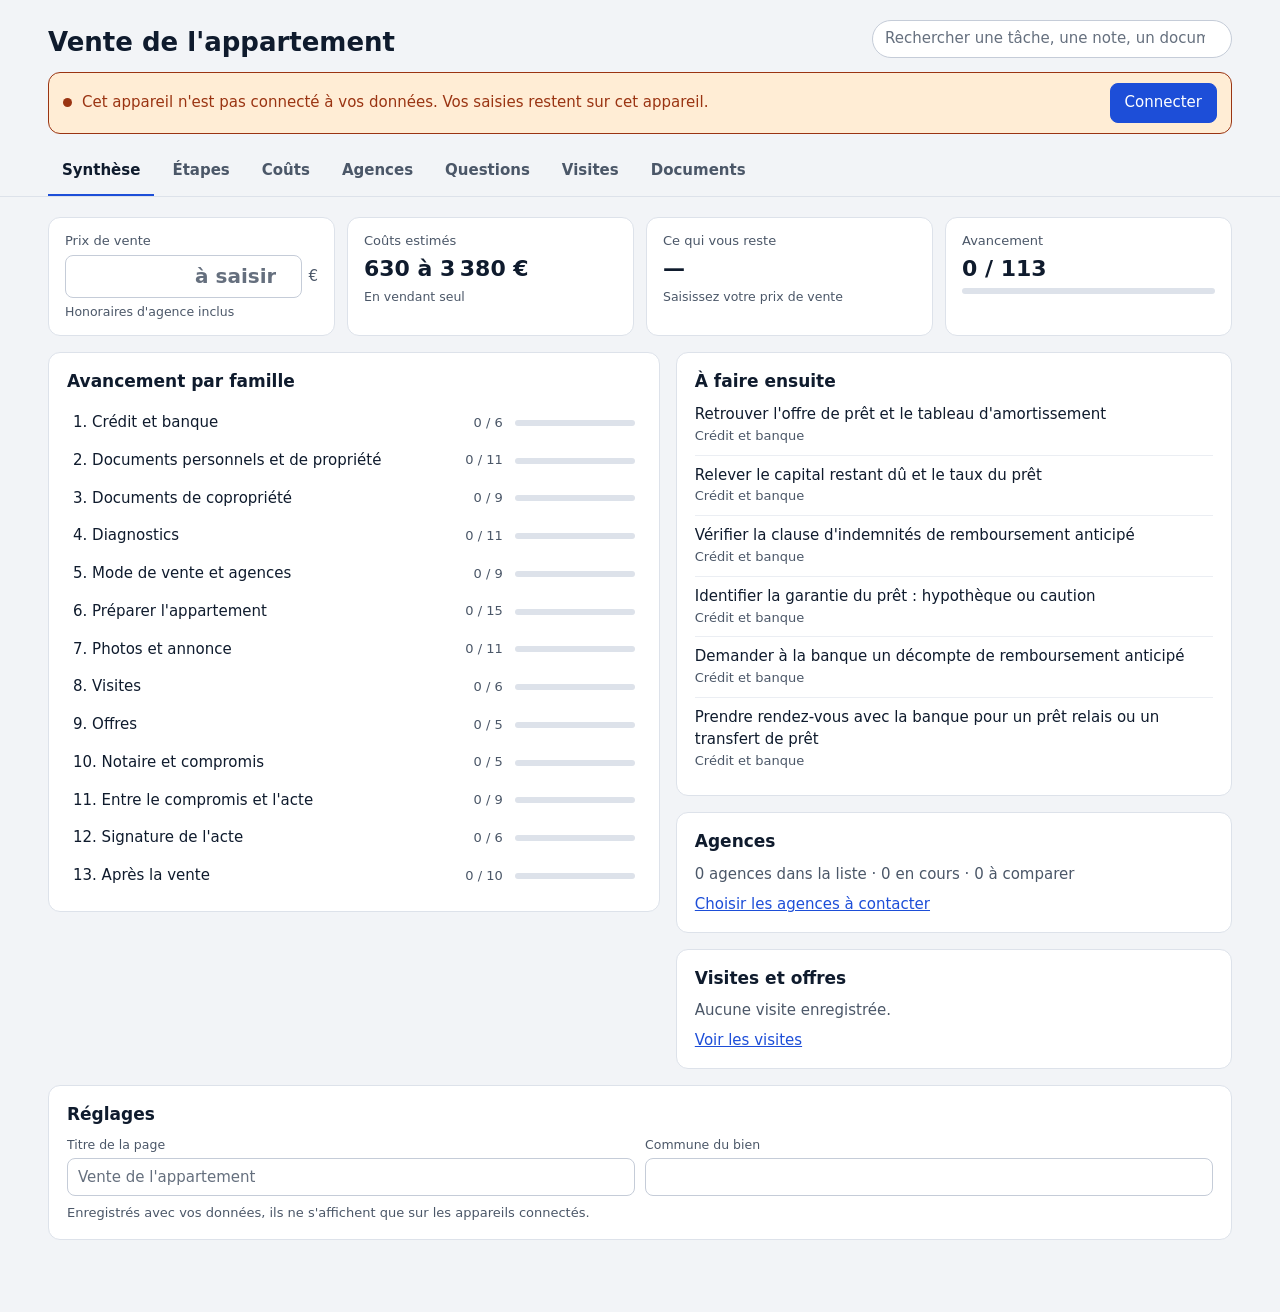
==== commit 9da57468: "Update index.html" ====
--- a/SjgdjLhfjhjdIfnsjhsfjNfjfskCfhsfskLdghsgsV/index.html
+++ b/SjgdjLhfjhjdIfnsjhsfjNfjfskCfhsfskLdghsgsV/index.html
@@ -5,7 +5,7 @@
 <meta name="viewport" content="width=device-width, initial-scale=1, viewport-fit=cover">
 <meta name="robots" content="noindex, nofollow, noarchive">
 <meta name="referrer" content="no-referrer">
-<title>Vente appartement Chanteloup</title>
+<title>Suivi de vente</title>
 <style>
 /* Mise en page : en-tête compact, barre d'onglets collante, un panneau par onglet.
    Grilles larges sur PC, qui s'empilent en une colonne sur téléphone. */
@@ -218,6 +218,7 @@
 .hit-title { font-weight: 500; }
 #search-list { margin-top: 10px; }
 .flash { outline: 2px solid var(--accent); outline-offset: 3px; border-radius: 8px; }
+.ag-empty { display: flex; flex-direction: column; gap: 12px; grid-column: 1 / -1; }
 .vis-head { display: flex; flex-wrap: wrap; align-items: center; justify-content: space-between; gap: 12px; }
 .vis-head h2 { margin-bottom: 2px; }
 .cmp { width: 100%; min-width: 720px; border-collapse: collapse; font-size: 14px; }
@@ -331,8 +332,8 @@
 <header class="top">
   <div class="wrap top-in">
     <div>
-      <p class="eyebrow">Chanteloup-les-Vignes</p>
-      <h1>Vente de l'appartement</h1>
+      <p class="eyebrow" id="hd-ville" hidden></p>
+      <h1 id="hd-titre">Vente de l'appartement</h1>
     </div>
     <div class="search">
       <label class="sr" for="q">Rechercher dans le site</label>
@@ -382,7 +383,7 @@
     <div class="stats">
       <div class="stat">
         <label class="stat-label" for="prix-synth">Prix de vente</label>
-        <div class="money"><input id="prix-synth" type="number" inputmode="numeric" min="0" step="500" data-doc="reglages" data-path="prix" data-kind="num"><span>€</span></div>
+        <div class="money"><input id="prix-synth" type="number" inputmode="numeric" min="0" step="500" placeholder="à saisir" data-doc="reglages" data-path="prix" data-kind="num"><span>€</span></div>
         <p class="stat-sub">Honoraires d'agence inclus</p>
       </div>
       <div class="stat">
@@ -422,6 +423,14 @@
         </div>
       </div>
     </div>
+    <div class="card">
+      <h2>Réglages</h2>
+      <div class="ag-fields">
+        <div class="field"><label for="set-titre">Titre de la page</label><input id="set-titre" type="text" placeholder="Vente de l'appartement" autocomplete="off" data-doc="reglages" data-path="titre" data-kind="text"></div>
+        <div class="field"><label for="set-ville">Commune du bien</label><input id="set-ville" type="text" autocomplete="off" data-doc="reglages" data-path="ville" data-kind="text"></div>
+      </div>
+      <p class="muted small" style="margin-top:8px">Enregistrés avec vos données, ils ne s'affichent que sur les appareils connectés.</p>
+    </div>
   </section>
 
   <section class="panel" id="p-etapes" aria-label="Étapes" hidden>
@@ -439,7 +448,7 @@
     <div class="card params">
       <div class="field">
         <label for="prix-couts">Prix de vente</label>
-        <div class="money"><input id="prix-couts" type="number" inputmode="numeric" min="0" step="500" data-doc="reglages" data-path="prix" data-kind="num"><span>€</span></div>
+        <div class="money"><input id="prix-couts" type="number" inputmode="numeric" min="0" step="500" placeholder="à saisir" data-doc="reglages" data-path="prix" data-kind="num"><span>€</span></div>
       </div>
       <div class="field">
         <span class="lab" id="mode-lab">Mode de vente</span>
@@ -519,7 +528,8 @@
       <div id="ag-compare"></div>
     </div>
     <div class="chips" id="ville-chips" role="group" aria-label="Filtrer par ville"></div>
-    <p class="muted small">Notes Google relevées le 13 novembre 2026. Cochez « Comparer » pour ouvrir une colonne de réponses dans l'onglet Questions.</p>
+    <p class="muted small">Cochez « Comparer » sur une fiche pour ouvrir une colonne de réponses dans l'onglet Questions.</p>
+    <p class="small" id="ag-msg" role="status"></p>
     <div class="ag-grid" id="ag-list"></div>
     <div><button type="button" class="btn" id="ag-restore" hidden></button></div>
     <form class="card" id="add-ag" novalidate>
@@ -773,28 +783,12 @@
   var COSTS = [];
   COST_GROUPS.forEach(function (g) { g.rows.forEach(function (r) { COSTS.push(r); }); });
 
-  var AGENCIES = [
-    { id: 'acr', nom: "ACR Immobilier", ville: "Andrésy", tel: "01 72 54 70 44", note: "4,9", avis: 154, site: "http://www.acr-immo.fr/" },
-    { id: 'davril', nom: "Davril Andrésy", ville: "Andrésy", tel: "01 39 74 67 26", note: "4,6", avis: 194, site: "https://www.vicenzimmobilier.fr/" },
-    { id: 'original', nom: "Immobilier Original Place des Arts", ville: "Andrésy", tel: "01 30 74 74 74", note: "4,8", avis: 18, site: "https://www.immoriginal.com/" },
-    { id: 'residence-andresy', nom: "La Résidence Andrésy", ville: "Andrésy", tel: "01 39 75 00 32", note: "4,3", avis: 47, site: "https://www.laresidence.fr/agences-immobilieres/andresy" },
-    { id: 'orpi', nom: "Orpi Rive de Seine", ville: "Triel-sur-Seine", tel: "01 39 74 74 74", note: "4,6", avis: 211, site: "https://www.orpi.com/rivedeseine/" },
-    { id: 'weelodge-triel', nom: "Weelodge Triel", ville: "Triel-sur-Seine", tel: "01 86 37 13 00", note: "4,8", avis: 90, site: "https://www.weelodge.fr/office/office-weelodge-triel" },
-    { id: 'centre', nom: "L'Agence du Centre", ville: "Carrières-sous-Poissy", tel: "01 39 74 01 28", note: "4,8", avis: 150, site: "https://www.lagenceducentre.fr/" },
-    { id: 'gim', nom: "GIM – Gestion Immobilière Moderne", ville: "Poissy", tel: "01 39 27 12 00", site: "https://www.gim-immo.fr/", info: "17 rue de la Gare. Cabinet familial fondé en 1990, avec une agence à Andrésy. Vente, gestion locative et syndic. Actif à Chanteloup : vérifier s'il est le syndic de votre immeuble." },
-    { id: 'immo-poissy', nom: "L'Immobilière de Poissy", ville: "Poissy", tel: "01 39 77 35 91", note: "4,8", avis: 109, site: "https://www.limmobilieredepoissy.com" },
-    { id: 'principale', nom: "Agence Principale Poissy", ville: "Poissy", tel: "01 30 06 69 69", note: "4,7", avis: 402, site: "https://agenceprincipalepoissy.com" },
-    { id: 'adresse', nom: "L'Adresse Poissy", ville: "Poissy", tel: "01 39 11 23 65", note: "4,6", avis: 235, site: "https://www.ladresse.com/agence/l-adresse-poissy/120" },
-    { id: 'residence-poissy', nom: "La Résidence Poissy", ville: "Poissy", tel: "01 30 06 15 50", note: "4,2", avis: 157, site: "https://www.laresidence.fr/" },
-    { id: 'saint-louis', nom: "Saint-Louis Immobilier", ville: "Poissy", tel: "01 30 65 30 31", note: "4,1", avis: 319, site: "https://www.stlouis-immo.fr" },
-    { id: 'gimcovermeille', nom: "Gimcovermeille", ville: "Poissy", tel: "01 30 65 95 22", note: "4,2", avis: 102, info: "Agence différente de GIM, malgré le nom proche.", site: "https://www.gimcovermeille.com" }
-  ];
 
   var STATUTS = ["À contacter", "Contactée", "Rendez-vous pris", "Estimation reçue", "Retenue", "Écartée"];
 
   var QUESTIONS = [
     { t: "Connaissance du secteur", q: [
-      ['q1', "Combien de ventes avez-vous conclues à Chanteloup depuis 12 mois, et dans quel quartier ou quelle résidence ?"],
+      ['q1', "Combien de ventes avez-vous conclues {dans_ville} depuis 12 mois, et dans quel quartier ou quelle résidence ?"],
       ['q2', "Quel est votre délai moyen de vente, et l'écart moyen entre prix affiché et prix signé ?"],
       ['q3', "Êtes-vous le syndic de mon immeuble, ou le connaissez-vous déjà ?"],
       ['q4', "Quel est le numéro de carte professionnelle (carte T) de l'agence ?"]
@@ -835,6 +829,10 @@
       ['q27', "Si je commence seul, accepteriez-vous ensuite un mandat simple à un taux réduit ?"]
     ] }
   ];
+  function qt(t) {
+    var v = String((S.reglages && S.reglages.ville) || '').trim();
+    return t.replace('{dans_ville}', v ? 'à ' + v : 'dans ma commune');
+  }
   var Q_COUNT = 0;
   QUESTIONS.forEach(function (g) { Q_COUNT += g.q.length; });
 
@@ -895,7 +893,7 @@
 
   var DOCS = ['reglages', 'etapes', 'couts', 'agences', 'reponses', 'documents', 'visites'];
   var DEFAULTS = {
-    reglages: { prix: 162500, mode: 'seul', tauxAgence: 5, crd: null, tauxPret: null },
+    reglages: { prix: null, mode: 'seul', tauxAgence: 5, crd: null, tauxPret: null, titre: '', ville: '' },
     etapes: { items: {}, familles: {} },
     couts: { lignes: {}, perso: {} },
     agences: { fiches: {}, perso: {}, masquees: {} },
@@ -904,16 +902,30 @@
     visites: { liste: {} }
   };
   var S = clone(DEFAULTS);
-  var UI_KEY = 'vente-chanteloup-affichage';
-  var DRAFT_KEY = 'vente-chanteloup-brouillon';
-  var CFG_KEY = 'vente-chanteloup-connexion';
+  var UI_KEY = 'suivi-vente-affichage';
+  var DRAFT_KEY = 'suivi-vente-brouillon';
+  var CFG_KEY = 'suivi-vente-connexion';
+  /* Reprend la connexion et le brouillon enregistrés par la version précédente de la page. */
+  (function () {
+    try {
+      ['affichage', 'brouillon', 'connexion'].forEach(function (suf) {
+        var nk = 'suivi-vente-' + suf, re = new RegExp('^vente-[a-z]+-' + suf + '$');
+        for (var i = localStorage.length - 1; i >= 0; i--) {
+          var k = localStorage.key(i);
+          if (!k || !re.test(k)) continue;
+          if (localStorage.getItem(nk) == null) localStorage.setItem(nk, localStorage.getItem(k));
+          localStorage.removeItem(k);
+        }
+      });
+    } catch (e) { /* stockage indisponible */ }
+  })();
   var FILE_NAME = 'vente-donnees.json';
   var API = 'https://api.github.com';
   var file = { cfg: null, on: false, busy: false, sha: null, dirty: false, rev: 0, saving: false, again: false, timer: 0, conflict: false, error: '', savedAt: null, note: '' };
   var needFit = true;
 
   function serialize() {
-    return JSON.stringify({ application: 'vente-chanteloup', version: 1, modifie: new Date().toISOString(), donnees: S }, null, 2);
+    return JSON.stringify({ application: 'suivi-vente', version: 1, modifie: new Date().toISOString(), donnees: S }, null, 2);
   }
   function parseData(txt) {
     if (!txt || !txt.trim()) return {};
@@ -1179,15 +1191,16 @@
     var m = t.match(/(\d+(?:\.\d+)?)/);
     if (!m) return null;
     var n = Number(m[1]);
-    return (/%/.test(t) || n <= 20) ? Math.round(base * n / 100) : Math.round(n);
+    if (/%/.test(t) || n <= 20) return base ? Math.round(base * n / 100) : null;
+    return Math.round(n);
   }
   function renderCompare() {
     var prix = num(S.reglages.prix) || 0;
     var rows = allAgencies().map(function (a) {
       var f = fiche(a.id), est = num(f.estimation);
       if (est == null && !f.honoraires && !f.mandat) return null;
-      var base = est != null ? est : prix, fee = parseFee(f.honoraires, base);
-      return { nom: a.nom, statut: f.statut || STATUTS[0], est: est, hon: f.honoraires || '', fee: fee, net: fee != null ? base - fee : null, mandat: f.mandat || '' };
+      var base = est != null ? est : (prix || null), fee = parseFee(f.honoraires, base);
+      return { nom: a.nom, statut: f.statut || STATUTS[0], est: est, hon: f.honoraires || '', fee: fee, net: fee != null && base != null ? base - fee : null, mandat: f.mandat || '' };
     }).filter(Boolean);
     var box = $('#ag-compare'), sig = JSON.stringify([rows, prix]);
     if (box.dataset.sig === sig) return;
@@ -1242,7 +1255,7 @@
     var cmp = allAgencies().filter(function (a) { return isCmp(a.id); });
     QUESTIONS.forEach(function (g) { g.q.forEach(function (q) {
       var ans = cmp.map(function (a) { var r = ((S.reponses.r || {})[a.id] || {})[q[0]]; return r ? a.nom + ' : ' + r : ''; }).filter(Boolean);
-      if (hit(q[1]) || ans.some(function (x) { return hit(x); })) add('Question', q[1], ans.filter(function (x) { return hit(x); })[0] || g.t, { tab: 'questions', sel: '[data-q="' + q[0] + '"]' });
+      if (hit(qt(q[1])) || ans.some(function (x) { return hit(x); })) add('Question', qt(q[1]), ans.filter(function (x) { return hit(x); })[0] || g.t, { tab: 'questions', sel: '[data-q="' + q[0] + '"]' });
     }); });
     visList().forEach(function (v) {
       if (hit(v.nom, v.contact, v.source, v.retour, v.notes)) add('Visite', v.nom || 'Visiteur sans nom', v.retour || v.notes || '', { tab: 'visites', sel: '[data-vis="' + v.id + '"]' });
@@ -1606,16 +1619,25 @@
     return out;
   }
 
+  function agOrder(perso) {
+    return function (a, b) {
+      var oa = num(perso[a].ordre), ob = num(perso[b].ordre);
+      oa = oa == null ? 1e9 : oa; ob = ob == null ? 1e9 : ob;
+      return oa - ob || (a < b ? -1 : a > b ? 1 : 0);
+    };
+  }
   function allAgencies() {
-    var hid = S.agences.masquees || {};
-    var list = AGENCIES.filter(function (a) { return !hid[a.id]; });
-    var perso = S.agences.perso || {};
-    Object.keys(perso).sort().forEach(function (id) {
-      var p = perso[id];
-      if (!p || p.suppr || !p.nom) return;
-      list.push({ id: id, nom: p.nom, ville: p.ville || "Autre", tel: p.tel || "", site: p.site || "", custom: true });
-    });
-    return list;
+    var hid = S.agences.masquees || {}, perso = S.agences.perso || {};
+    return Object.keys(perso).filter(function (id) { var p = perso[id]; return p && !p.suppr && p.nom && !hid[id]; })
+      .sort(agOrder(perso))
+      .map(function (id) {
+        var p = perso[id];
+        return { id: id, nom: p.nom, ville: p.ville || 'Autre', tel: p.tel || '', site: p.site || '', note: p.note || '', avis: p.avis || '', info: p.info || '' };
+      });
+  }
+  function removedAgencies() {
+    var hid = S.agences.masquees || {}, perso = S.agences.perso || {};
+    return Object.keys(perso).filter(function (id) { var p = perso[id]; return p && p.nom && (p.suppr || hid[id]); });
   }
   function fiche(id) { return (S.agences.fiches && S.agences.fiches[id]) || {}; }
   function isCmp(id) { return !!fiche(id).comparer; }
@@ -1782,7 +1804,11 @@
     chips.replaceChildren.apply(chips, villes.map(function (v) {
       return h('button', { type: 'button', class: 'chip', 'data-ville': v, 'aria-pressed': String(v === ui.ville), text: v });
     }));
-    box.replaceChildren.apply(box, shown.map(agCard));
+    if (!list.length) {
+      box.replaceChildren(h('div', { class: 'card ag-empty' },
+        h('p', { text: "Aucune agence dans la liste. Ajoutez-en une avec le formulaire ci-dessous, ou importez une liste d'agences (fichier .json)." }),
+        h('div', null, h('button', { type: 'button', class: 'btn btn-primary', 'data-fb': 'import', text: "Importer une liste d'agences" }))));
+    } else box.replaceChildren.apply(box, shown.map(agCard));
     needFit = true;
   }
 
@@ -1798,7 +1824,7 @@
     }
     $$('button', chips).forEach(function (b) { b.setAttribute('aria-pressed', String(isCmp(b.dataset.cmp))); });
     var sel = list.filter(function (a) { return isCmp(a.id); });
-    var sig = 's:' + sel.map(function (a) { return a.id + ':' + a.nom; }).join(',');
+    var sig = 's:' + sel.map(function (a) { return a.id + ':' + a.nom; }).join(',') + '|' + (S.reglages.ville || '');
     var qa = $('#qa');
     if (qa.dataset.sig === sig) return;
     qa.dataset.sig = sig;
@@ -1810,7 +1836,7 @@
       kids.push(h('div', { class: 'qa-head' }, h('h3', { text: g.t }), sel.map(function (a) { return h('div', { class: 'qa-col', text: a.nom }); })));
       g.q.forEach(function (q) {
         kids.push(h('div', { class: 'qa-row', 'data-q': q[0] },
-          h('p', { class: 'qa-q', text: q[1] }),
+          h('p', { class: 'qa-q', text: qt(q[1]) }),
           sel.map(function (a) {
             var id = 'r-' + a.id + '-' + q[0];
             return h('div', { class: 'qa-a' },
@@ -1873,7 +1899,7 @@
     }) : [h('li', { class: 'muted', text: "Toutes les étapes sont réglées." })]);
 
     /* Coûts */
-    var R = S.reglages, prix = num(R.prix) || 0, C = computeCosts();
+    var R = S.reglages, prixSet = num(R.prix) != null, prix = num(R.prix) || 0, C = computeCosts();
     var agence = R.mode === 'agence', crd = num(R.crd), taux = num(R.tauxAgence) || 0;
     $$('[data-mode]').forEach(function (b) { b.setAttribute('aria-pressed', String(b.dataset.mode === (agence ? 'agence' : 'seul'))); });
     $('#taux-agence').disabled = !agence;
@@ -1881,7 +1907,7 @@
       var c = C.rows[row.id], tr = $('tr[data-cost="' + row.id + '"]');
       tr.classList.toggle('off', !c.inc || c.locked);
       var est = row.unk ? 'à saisir' : rng(c.est[0], c.est[1]);
-      if (row.id === 'agence' && agence) est = pct(taux) + ' de ' + eur(prix);
+      if (row.id === 'agence' && agence) est = pct(taux) + (prixSet ? ' de ' + eur(prix) : ' du prix de vente');
       $('[data-est="' + row.id + '"]').textContent = est;
       $('[data-ret="' + row.id + '"]').textContent = c.inc ? rng(c.lo, c.hi) : 'Non compté';
       var ex = $('#ex-' + row.id);
@@ -1898,13 +1924,20 @@
     $('#st-couts').textContent = totalTxt;
     $('#st-couts-sub').textContent = agence ? 'Avec agence à ' + pct(taux) : 'En vendant seul';
     var netLo = prix - C.max - (crd || 0), netHi = prix - C.min - (crd || 0);
-    var netTxt = rng(netLo, netHi);
+    var netTxt = prixSet ? rng(netLo, netHi) : '—';
     $('#st-net').textContent = netTxt;
-    $('#st-net-sub').textContent = crd != null ? "Après coûts et remboursement du prêt" : "Avant remboursement du prêt (capital restant dû à saisir dans Coûts)";
-    $('#net-prix').textContent = eur(prix);
+    $('#st-net-sub').textContent = !prixSet ? "Saisissez votre prix de vente" : crd != null ? "Après coûts et remboursement du prêt" : "Avant remboursement du prêt (capital restant dû à saisir dans Coûts)";
+    $('#net-prix').textContent = prixSet ? eur(prix) : 'à saisir';
     $('#net-couts').textContent = '− ' + totalTxt;
     $('#net-crd').textContent = crd != null ? '− ' + eur(crd) : 'à saisir';
     $('#net-total').textContent = netTxt;
+
+    /* En-tête */
+    var titre = String(R.titre || '').trim(), ville = String(R.ville || '').trim();
+    setText('#hd-titre', titre || "Vente de l'appartement");
+    $('#hd-ville').textContent = ville;
+    $('#hd-ville').hidden = !ville;
+    document.title = titre || 'Suivi de vente';
 
     renderDocs();
     renderCompare();
@@ -1917,9 +1950,9 @@
       a.hidden = !u;
       a.setAttribute('href', u || '#');
     });
-    var nHid = AGENCIES.filter(function (a) { return (S.agences.masquees || {})[a.id]; }).length;
+    var nHid = removedAgencies().length;
     $('#ag-restore').hidden = !nHid;
-    $('#ag-restore').textContent = nHid > 1 ? 'Remettre les ' + nHid + ' agences supprimées de la liste initiale' : "Remettre l'agence supprimée de la liste initiale";
+    $('#ag-restore').textContent = nHid > 1 ? 'Remettre les ' + nHid + ' agences supprimées' : "Remettre l'agence supprimée";
 
     /* Résumé des agences */
     var list = allAgencies(), suivies = list.filter(function (a) { var s = fiche(a.id).statut; return s && s !== STATUTS[0]; });
@@ -2016,10 +2049,7 @@
     if (d.delcost) { patch('couts', { perso: nest([d.delcost], { suppr: true }) }, true); return; }
     if (d.delag) {
       if (d.armed) {
-        var p = { fiches: nest([d.delag], { comparer: false }) };
-        if (S.agences.perso && S.agences.perso[d.delag]) p.perso = nest([d.delag], { suppr: true });
-        else p.masquees = nest([d.delag], true);
-        patch('agences', p, true);
+        patch('agences', { perso: nest([d.delag], { suppr: true }), fiches: nest([d.delag], { comparer: false }) }, true);
       }
       else { d.armed = '1'; b.textContent = 'Confirmer la suppression'; }
       return;
@@ -2052,9 +2082,9 @@
       return;
     }
     if (b.id === 'ag-restore') {
-      var back = {};
-      Object.keys(S.agences.masquees || {}).forEach(function (k) { back[k] = false; });
-      patch('agences', { masquees: back }, true);
+      var backP = {}, backM = {};
+      removedAgencies().forEach(function (k) { backP[k] = { suppr: false }; backM[k] = false; });
+      patch('agences', { perso: backP, masquees: backM }, true);
       return;
     }
   });
@@ -2076,12 +2106,33 @@
     e.target.value = '';
     if (!f) return;
     f.text().then(function (txt) {
+      var raw = JSON.parse(txt);
+      if (isObj(raw) && raw.application === 'suivi-vente-complement' && isObj(raw.donnees)) {
+        var c = raw.donnees, add = {}, n = 0, reg = {};
+        var src = isObj(c.agences) && isObj(c.agences.perso) ? c.agences.perso : {};
+        Object.keys(src).forEach(function (id) {
+          if (!isObj(src[id]) || !src[id].nom || (S.agences.perso || {})[id]) return;
+          add[id] = clone(src[id]); n++;
+        });
+        if (isObj(c.reglages)) ['ville', 'titre'].forEach(function (k) {
+          if (typeof c.reglages[k] === 'string' && !String(S.reglages[k] || '').trim()) reg[k] = c.reglages[k];
+        });
+        if (n) patch('agences', { perso: add }, true);
+        if (Object.keys(reg).length) patch('reglages', reg, true);
+        var m = n ? (n > 1 ? n + ' agences ajoutées.' : '1 agence ajoutée.') : 'Aucune nouvelle agence : elles sont déjà toutes dans la liste.';
+        $('#ag-msg').textContent = m; $('#gh-msg').textContent = m;
+        showForm(false); ui.ville = 'Toutes'; showTab('agences');
+        return;
+      }
       var d = parseData(txt);
       applyData(d);
       file.rev++; file.dirty = true; saveDraft();
       showForm(false);
       if (file.on && !file.conflict) writeFile(); else renderBar();
-    }).catch(function (err) { $('#gh-msg').textContent = "Import impossible : " + ((err && err.message) || 'fichier illisible') + "."; });
+    }).catch(function (err) {
+      var m = "Import impossible : " + ((err && err.message) || 'fichier illisible') + ".";
+      $('#gh-msg').textContent = m; $('#ag-msg').textContent = m;
+    });
   });
   $('#q').addEventListener('input', applySearch);
   $('#viewer').addEventListener('close', closeViewer);
